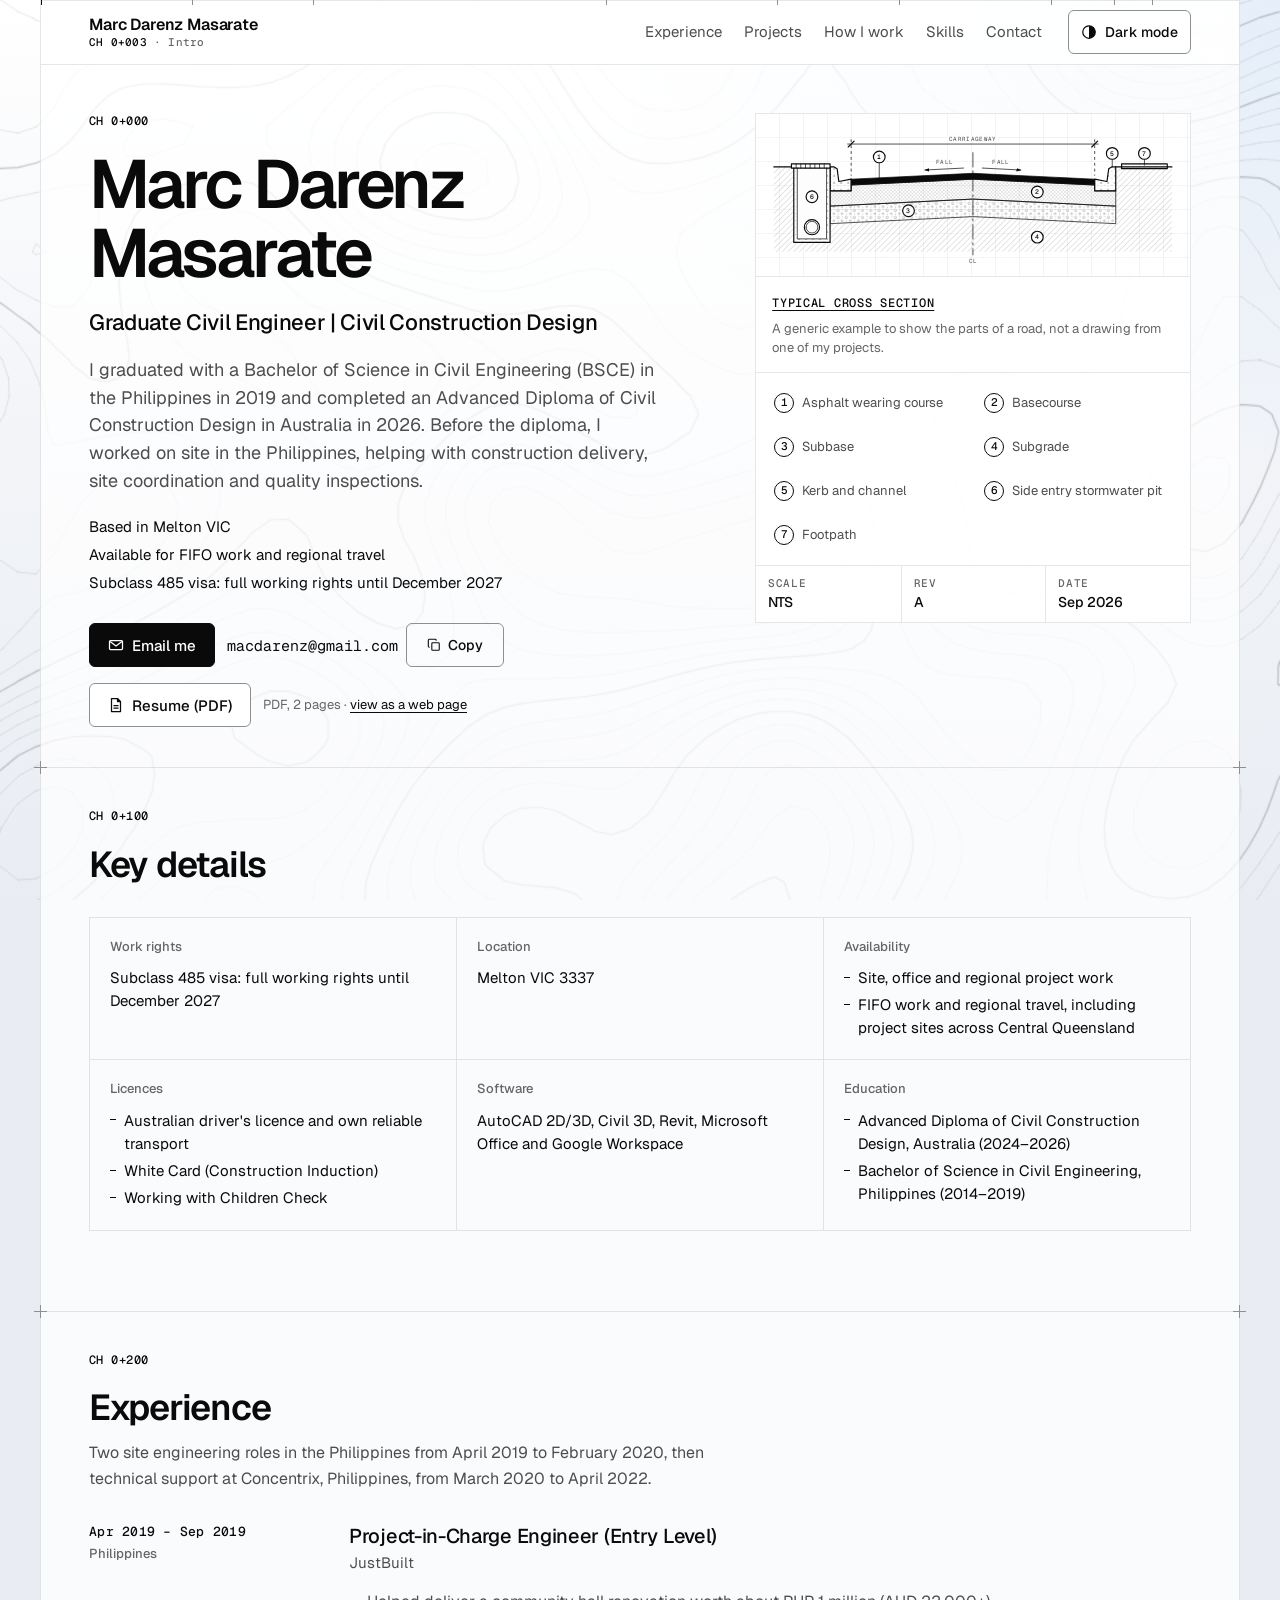
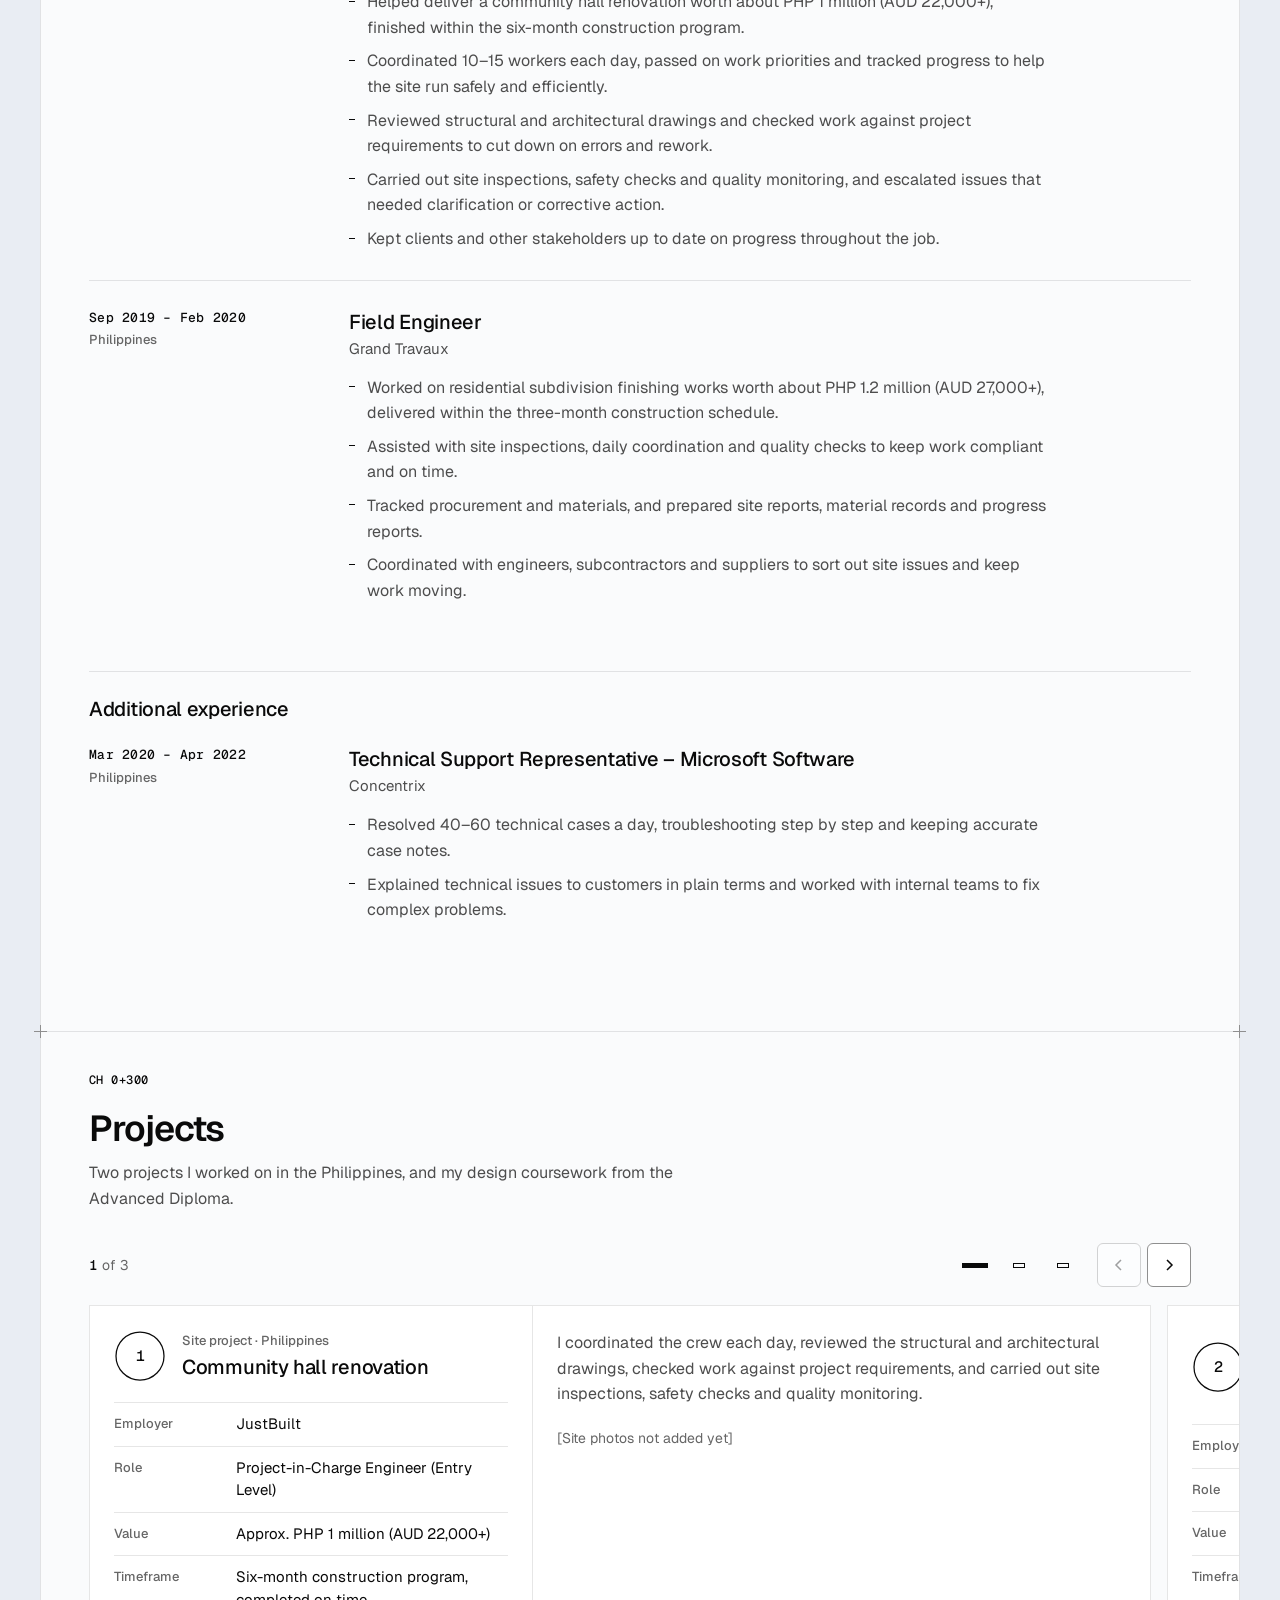
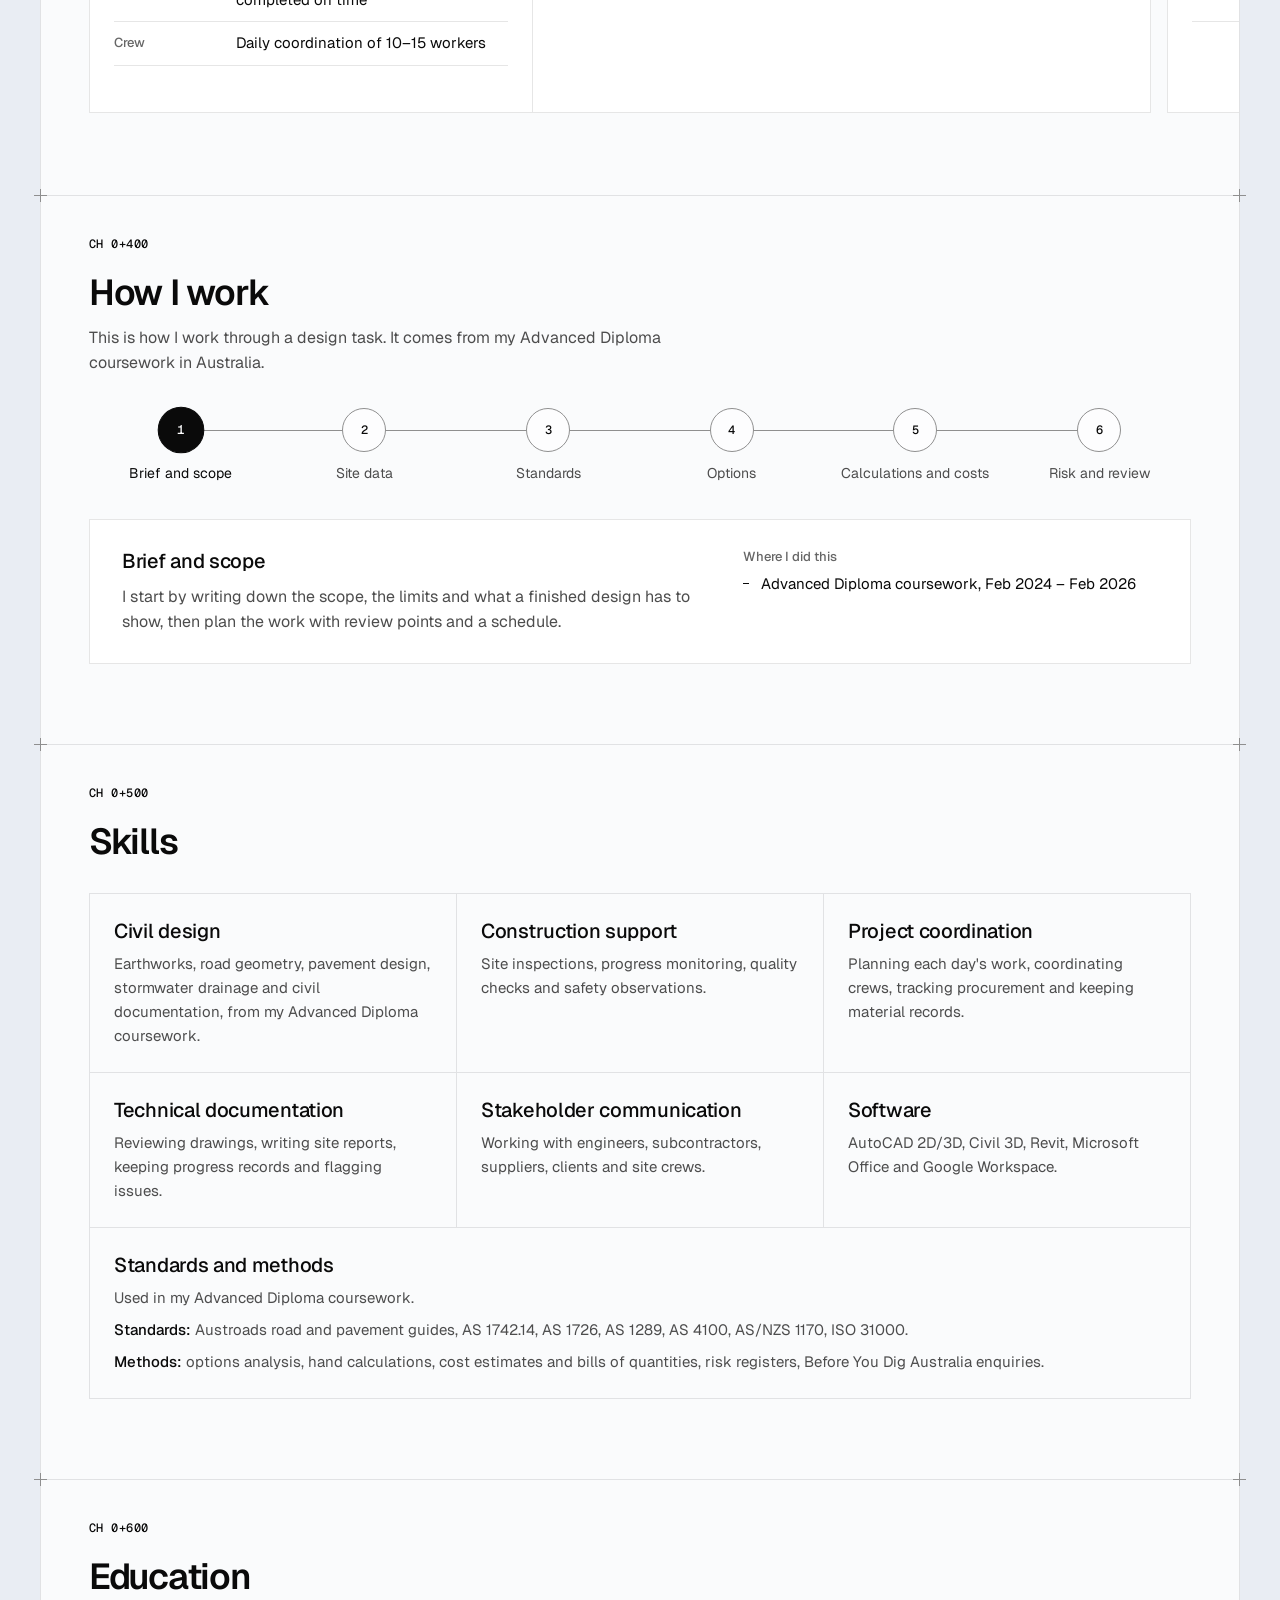
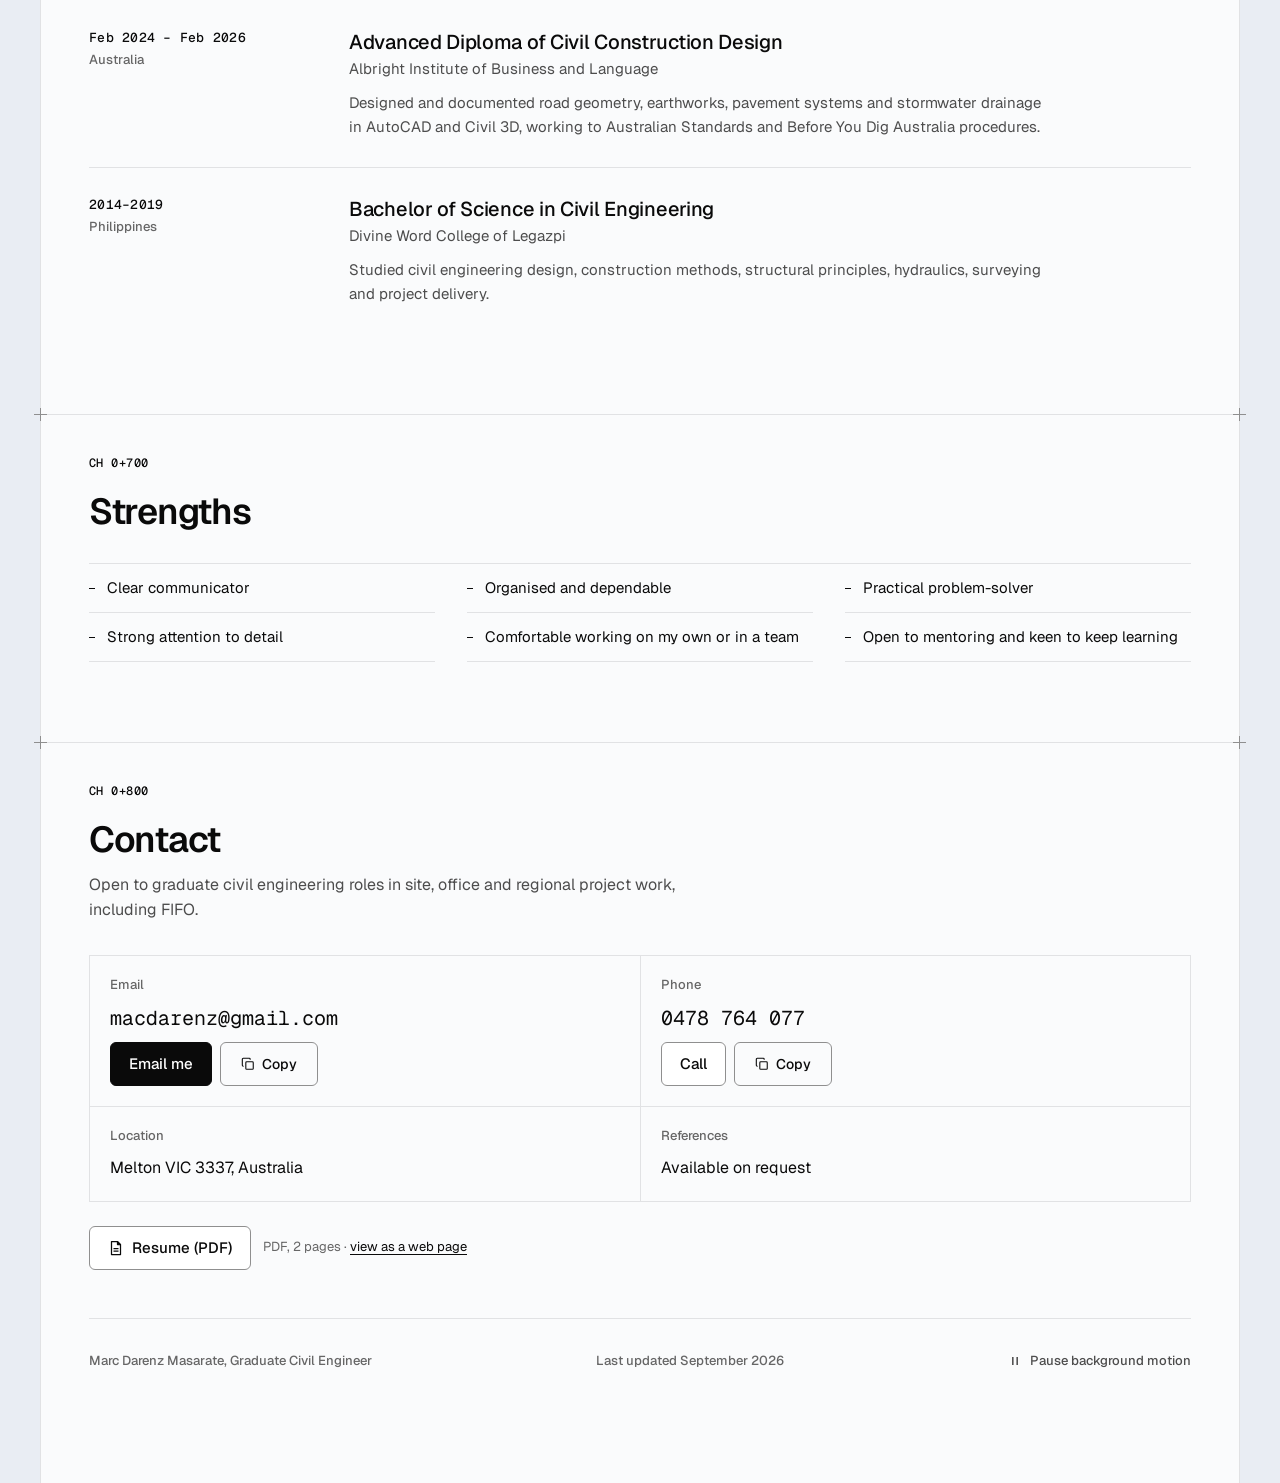
==== index.html @ 91c48820 "Name the degree correctly: BSCE, not BSc Marc's degree is a Bachelor of Science in Civil Engineering" ====
<!doctype html>
<html lang="en-AU">
<head>
<meta charset="utf-8">
<meta name="viewport" content="width=device-width, initial-scale=1">
<title>Marc Darenz Masarate | Graduate Civil Engineer, Melton VIC</title>
<meta name="description" content="Marc Darenz Masarate, Graduate Civil Engineer based in Melton VIC. Australian Advanced Diploma of Civil Construction Design, site engineering experience in the Philippines, AutoCAD and Civil 3D. Available for FIFO work and regional travel.">
<meta name="color-scheme" content="light dark">
<meta name="theme-color" content="#ffffff" media="(prefers-color-scheme: light)">
<meta name="theme-color" content="#000000" media="(prefers-color-scheme: dark)">
<meta property="og:type" content="website">
<meta property="og:locale" content="en_AU">
<meta property="og:site_name" content="Marc Darenz Masarate">
<meta property="og:title" content="Marc Darenz Masarate | Graduate Civil Engineer, Melton VIC">
<meta property="og:description" content="Graduate Civil Engineer with an Australian Advanced Diploma of Civil Construction Design and site engineering experience in the Philippines. Available for FIFO work and regional travel.">
<meta name="twitter:card" content="summary">
<meta name="twitter:title" content="Marc Darenz Masarate | Graduate Civil Engineer, Melton VIC">
<meta name="twitter:description" content="Graduate Civil Engineer with an Australian Advanced Diploma of Civil Construction Design and site engineering experience in the Philippines. Available for FIFO work and regional travel.">
<link rel="icon" href="assets/favicon.svg" type="image/svg+xml">
<script>
/* Apply the saved theme before first paint (no flash) and flag that JS is running. */
(function (d) {
  var r = d.documentElement;
  r.className += ' js';
  try {
    var t = localStorage.getItem('mdm-theme');
    if (t === 'light' || t === 'dark') {
      r.setAttribute('data-theme', t);
      var m = d.querySelectorAll('meta[name="theme-color"]');
      for (var i = 0; i < m.length; i++) m[i].setAttribute('content', t === 'dark' ? '#000000' : '#ffffff');
    }
  } catch (e) {}
})(document);
</script>
<link rel="preconnect" href="https://fonts.googleapis.com">
<link rel="preconnect" href="https://fonts.gstatic.com" crossorigin>
<link rel="stylesheet" href="https://fonts.googleapis.com/css2?family=Geist:wght@400;500;600&family=Geist+Mono:wght@400;500&display=swap">
<link rel="stylesheet" href="assets/styles.css">
<script src="assets/main.js" defer></script>
<script type="application/ld+json">
{
  "@context": "https://schema.org",
  "@type": "Person",
  "name": "Marc Darenz Masarate",
  "jobTitle": "Graduate Civil Engineer",
  "email": "mailto:macdarenz@gmail.com",
  "address": {
    "@type": "PostalAddress",
    "addressLocality": "Melton",
    "addressRegion": "VIC",
    "addressCountry": "AU"
  }
}
</script>
</head>
<body>
<a class="skip-link" href="#main">Skip to content</a>

<!-- Background: gradient wash + animated topographic contours (decorative) -->
<div class="bgfx" aria-hidden="true"><canvas id="topo"></canvas></div>

<div class="sheet" id="top">
  <header class="site-header">
    <div class="lsec" aria-hidden="true"><i class="lsec-fill"></i></div>
    <div class="hdr-inner pad">
      <a class="brand" href="#top">
        <span class="brand-txt">
          <span class="brand-name">Marc Darenz Masarate</span>
          <span class="station" aria-hidden="true"><b>CH 0+000</b> · <span class="station-name">Intro</span></span>
        </span>
      </a>
      <nav class="nav" aria-label="Primary">
        <button class="nav-toggle" type="button" aria-expanded="false" aria-controls="nav-list" hidden data-js>
          <svg viewBox="0 0 16 16" aria-hidden="true" focusable="false"><path class="m1" d="M2 5.5h12"/><path class="m2" d="M2 10.5h12"/></svg>
          <span class="sr-only">Menu</span>
        </button>
        <ul id="nav-list">
          <li><a href="#experience"><span class="nav-ch" aria-hidden="true">0+200</span>Experience</a></li>
          <li><a href="#projects"><span class="nav-ch" aria-hidden="true">0+300</span>Projects</a></li>
          <li><a href="#method"><span class="nav-ch" aria-hidden="true">0+400</span>How I work</a></li>
          <li><a href="#skills"><span class="nav-ch" aria-hidden="true">0+500</span>Skills</a></li>
          <li><a href="#contact"><span class="nav-ch" aria-hidden="true">0+800</span>Contact</a></li>
        </ul>
      </nav>
      <button class="theme-toggle" id="theme-toggle" type="button" aria-pressed="false" hidden data-js>
        <svg viewBox="0 0 16 16" aria-hidden="true" focusable="false"><circle cx="8" cy="8" r="6.25" fill="none" stroke="currentColor" stroke-width="1.25"/><path d="M8 1.75a6.25 6.25 0 0 1 0 12.5z" fill="currentColor"/></svg>
        <span class="tt-label">Dark mode</span>
      </button>
    </div>
  </header>

  <main id="main" tabindex="-1">
    <!-- CH 0+000 : intro -->
    <section class="hero pad" data-ch="0" data-name="Intro" aria-labelledby="hero-title">
      <div class="hero-copy">
        <p class="eyebrow"><span>CH 0+000</span></p>
        <h1 id="hero-title">Marc Darenz Masarate</h1>
        <p class="role">Graduate Civil Engineer | Civil Construction Design</p>
        <p class="lede">I graduated with a Bachelor of Science in Civil Engineering (BSCE) in the Philippines in 2019 and completed an Advanced Diploma of Civil Construction Design in Australia in 2026. Before the diploma, I worked on site in the Philippines, helping with construction delivery, site coordination and quality inspections.</p>
        <p class="where"><span>Based in Melton VIC</span><span>Available for FIFO work and regional travel</span><span>Subclass 485 visa: full working rights until December 2027</span></p>
        <div class="cta">
          <div class="cta-row">
            <a class="btn btn-primary" href="mailto:macdarenz@gmail.com">
              <svg viewBox="0 0 16 16" aria-hidden="true" focusable="false"><rect x="1.5" y="3.5" width="13" height="9" rx="1" fill="none" stroke="currentColor" stroke-width="1.25"/><path d="M2 4.5l6 4.5 6-4.5" fill="none" stroke="currentColor" stroke-width="1.25"/></svg>
              <span>Email me</span>
            </a>
            <span class="copyable">
              <code id="hero-email">macdarenz@gmail.com</code>
              <button class="copy" type="button" data-copy="hero-email" data-what="Email address" aria-label="Copy email address" hidden data-js>
                <svg viewBox="0 0 16 16" aria-hidden="true" focusable="false"><g class="ic-a" fill="none" stroke="currentColor" stroke-width="1.25"><rect x="5.5" y="5.5" width="8.5" height="8.5" rx="1"/><path d="M10.5 3V2.5a1 1 0 0 0-1-1h-7a1 1 0 0 0-1 1v7a1 1 0 0 0 1 1H3"/></g><path class="ic-b" pathLength="1" d="M2.5 8.5l3.5 3.5 7.5-8" fill="none" stroke="currentColor" stroke-width="1.5" stroke-linecap="round" stroke-linejoin="round"/></svg>
                <span class="copy-t">Copy</span>
              </button>
            </span>
          </div>
          <div class="cta-row">
            <a class="btn" href="assets/Marc-Darenz-Masarate-Resume.pdf">
              <svg viewBox="0 0 16 16" aria-hidden="true" focusable="false"><path d="M3.5 1.5h6l3 3v10h-9z M9.5 1.5v3h3" fill="none" stroke="currentColor" stroke-width="1.25" stroke-linejoin="round"/><path d="M5.5 8.5h5M5.5 11h5" stroke="currentColor" stroke-width="1.25"/></svg>
              <span>Resume (PDF)</span>
            </a>
            <span class="note">PDF, 2 pages · <a href="resume.html">view as a web page</a></span>
          </div>
        </div>
      </div>

      <div class="drawing">
        <figure>
          <div class="dwg-wrap">
            <svg class="dwg" viewBox="10 46 700 236" aria-hidden="true" focusable="false">
              <defs>
                <pattern id="p-hatch" width="7" height="7" patternUnits="userSpaceOnUse" patternTransform="rotate(45)"><line x1="0" y1="0" x2="0" y2="7" class="pt"/></pattern>
                <pattern id="p-base" width="6" height="6" patternUnits="userSpaceOnUse"><circle cx="1.5" cy="1.5" r=".75" class="pf"/><circle cx="4.5" cy="4.5" r=".75" class="pf"/></pattern>
                <pattern id="p-sub" width="14" height="12" patternUnits="userSpaceOnUse"><circle cx="3.5" cy="3.5" r="2" class="pt"/><circle cx="10.5" cy="8.8" r="1.6" class="pt"/><circle cx="11" cy="2.5" r=".7" class="pf"/><circle cx="4" cy="9.5" r=".7" class="pf"/></pattern>
                <pattern id="p-conc" width="12" height="12" patternUnits="userSpaceOnUse"><path d="M3 2.5l1.6 2.6H1.4z" class="pt"/><circle cx="9" cy="8.5" r=".7" class="pf"/><circle cx="3" cy="9.5" r=".5" class="pf"/><circle cx="9.5" cy="2.5" r=".4" class="pf"/></pattern>
                <marker id="m-arrow" viewBox="0 0 10 10" refX="9" refY="5" markerWidth="7" markerHeight="7" orient="auto-start-reverse"><path d="M0 1.5L10 5L0 8.5z" class="inkf"/></marker>
              </defs>
              <!-- 4 subgrade -->
              <g class="lyr" data-layer="4">
                <path class="f" style="--d:1" fill="url(#p-hatch)" d="M20 109H116V206L360 194L604 206V109H700V254H20Z"/>
                <path class="ln draw" style="--d:0" pathLength="1" d="M20 109H50"/>
                <path class="ln draw" style="--d:0" pathLength="1" d="M604 109H700"/>
                <g class="tag" style="--d:4"><circle class="tagc" cx="470" cy="229" r="10"/><text x="470" y="229" dy=".36em" text-anchor="middle">4</text></g>
              </g>
              <!-- 3 subbase -->
              <g class="lyr" data-layer="3">
                <path class="f" style="--d:2" fill="url(#p-sub)" d="M116 176L360 164L604 176V206L360 194L116 206Z"/>
                <path class="ln thin draw" style="--d:1" pathLength="1" d="M116 176L360 164L604 176V206L360 194L116 206Z"/>
                <g class="tag" style="--d:3"><circle class="tagc" cx="250" cy="184" r="10"/><text x="250" y="184" dy=".36em" text-anchor="middle">3</text></g>
              </g>
              <!-- 2 basecourse -->
              <g class="lyr" data-layer="2">
                <path class="f" style="--d:3" fill="url(#p-base)" d="M116 150H152V140L360 130L568 140V150H604V176L360 164L116 176Z"/>
                <path class="ln thin draw" style="--d:2" pathLength="1" d="M116 150H152V140L360 130L568 140V150H604V176L360 164L116 176Z"/>
                <g class="tag" style="--d:2"><circle class="tagc" cx="470" cy="152" r="10"/><text x="470" y="152" dy=".36em" text-anchor="middle">2</text></g>
              </g>
              <!-- 1 asphalt wearing course -->
              <g class="lyr" data-layer="1">
                <path class="f inkf" style="--d:4" d="M152 130L360 120L568 130V140L360 130L152 140Z"/>
                <path class="ln thin draw" style="--d:3" pathLength="1" d="M152 130L360 120L568 130V140L360 130L152 140Z"/>
                <path class="ln thin draw" style="--d:9" pathLength="1" d="M200 102V132"/>
                <circle class="f inkf" style="--d:9" cx="200" cy="133" r="2"/>
                <g class="tag" style="--d:1"><circle class="tagc" cx="200" cy="92" r="10"/><text x="200" y="92" dy=".36em" text-anchor="middle">1</text></g>
              </g>
              <!-- 5 kerb and channel -->
              <g class="lyr" data-layer="5">
                <path class="f" style="--d:5" fill="url(#p-conc)" d="M152 130L131 134L128 112L123 109H116V150H152Z"/>
                <path class="f" style="--d:5" fill="url(#p-conc)" d="M568 130L589 134L592 112L597 109H604V150H568Z"/>
                <path class="ln draw" style="--d:4" pathLength="1" d="M152 130L131 134L128 112L123 109H116V150H152Z"/>
                <path class="ln draw" style="--d:4" pathLength="1" d="M568 130L589 134L592 112L597 109H604V150H568Z"/>
                <path class="ln thin draw" style="--d:9" pathLength="1" d="M598 96V109"/>
                <g class="tag" style="--d:5"><circle class="tagc" cx="598" cy="86" r="10"/><text x="598" y="86" dy=".36em" text-anchor="middle">5</text></g>
              </g>
              <!-- 7 footpath -->
              <g class="lyr" data-layer="7">
                <path class="f" style="--d:6" fill="url(#p-conc)" d="M614 104H692V112H614Z"/>
                <path class="ln draw" style="--d:5" pathLength="1" d="M614 104H692V112H614Z"/>
                <path class="ln thin draw" style="--d:9" pathLength="1" d="M653 96V106"/>
                <g class="tag" style="--d:7"><circle class="tagc" cx="653" cy="86" r="10"/><text x="653" y="86" dy=".36em" text-anchor="middle">7</text></g>
              </g>
              <!-- 6 side entry pit + outlet pipe -->
              <g class="lyr" data-layer="6">
                <path class="bgf f" style="--d:0" d="M54 111H116V238H54Z"/>
                <path class="f" style="--d:7" fill="url(#p-conc)" d="M54 111H116V238H54Z"/>
                <path class="bgf f" style="--d:0" d="M60 111H110V232H60Z"/>
                <path class="bgf f" style="--d:0" d="M50 104H116V111H50Z"/>
                <path class="ln draw" style="--d:5" pathLength="1" d="M54 111V238H116V111"/>
                <path class="ln thin draw" style="--d:6" pathLength="1" d="M60 111V232H110V111"/>
                <path class="ln draw" style="--d:6" pathLength="1" d="M50 104H116V111H50Z"/>
                <path class="ln thin draw" style="--d:7" pathLength="1" d="M58 104v7M66 104v7M74 104v7M82 104v7M90 104v7M98 104v7M106 104v7"/>
                <path class="bgf f" style="--d:0" d="M72 212a13 13 0 1 0 26 0a13 13 0 1 0-26 0Z"/>
                <path class="ln draw" style="--d:7" pathLength="1" d="M72 212a13 13 0 1 0 26 0a13 13 0 1 0-26 0Z"/>
                <path class="ln thin draw" style="--d:8" pathLength="1" d="M75 212a10 10 0 1 0 20 0a10 10 0 1 0-20 0Z"/>
                <g class="tag" style="--d:6"><circle class="tagc" cx="85" cy="160" r="10"/><text x="85" y="160" dy=".36em" text-anchor="middle">6</text></g>
              </g>
              <!-- annotations: centreline, carriageway dimension, crossfall -->
              <g class="ann">
                <line class="ln thin cl f" style="--d:8" x1="360" y1="84" x2="360" y2="260"/>
                <text class="f" style="--d:9" x="360" y="274" text-anchor="middle">CL</text>
                <path class="ln thin dash f" style="--d:8" d="M152 62V124M568 62V124"/>
                <path class="ln thin draw" style="--d:8" pathLength="1" d="M146 70H574"/>
                <path class="ln draw" style="--d:9" pathLength="1" d="M147 75l10-10M563 75l10-10"/>
                <rect class="bgf f" style="--d:9" x="316" y="55" width="88" height="11"/>
                <text class="f" style="--d:9" x="360" y="64" text-anchor="middle">CARRIAGEWAY</text>
                <line class="ln thin f" style="--d:10" x1="344" y1="111" x2="278" y2="114.4" marker-end="url(#m-arrow)"/>
                <line class="ln thin f" style="--d:10" x1="376" y1="111" x2="442" y2="114.4" marker-end="url(#m-arrow)"/>
                <text class="f" style="--d:10" x="312" y="104" text-anchor="middle" font-size="9">FALL</text>
                <text class="f" style="--d:10" x="408" y="104" text-anchor="middle" font-size="9">FALL</text>
              </g>
            </svg>
          </div>
          <figcaption>
            <strong>Typical cross section</strong>
            <span>A generic example to show the parts of a road, not a drawing from one of my projects.</span>
          </figcaption>
          <ol class="key" aria-label="Drawing key">
            <li><span class="kn" aria-hidden="true">1</span><span>Asphalt wearing course</span></li>
            <li><span class="kn" aria-hidden="true">2</span><span>Basecourse</span></li>
            <li><span class="kn" aria-hidden="true">3</span><span>Subbase</span></li>
            <li><span class="kn" aria-hidden="true">4</span><span>Subgrade</span></li>
            <li><span class="kn" aria-hidden="true">5</span><span>Kerb and channel</span></li>
            <li><span class="kn" aria-hidden="true">6</span><span>Side entry stormwater pit</span></li>
            <li><span class="kn" aria-hidden="true">7</span><span>Footpath</span></li>
          </ol>
        </figure>
        <dl class="titleblock" aria-label="Title block">
          <div class="half"><dt>Scale</dt><dd><abbr title="Not to scale">NTS</abbr></dd></div>
          <div class="half"><dt>Rev</dt><dd>A</dd></div>
          <div class="half"><dt>Date</dt><dd>Sep 2026</dd></div>
        </dl>
      </div>
    </section>

    <!-- CH 0+100 : key details -->
    <section class="band sec pad" id="glance" data-ch="100" data-name="Key details" aria-labelledby="glance-title">
      <div class="sec-meta">
        <p class="chain"><b>CH 0+100</b></p>
      </div>
      <h2 id="glance-title">Key details</h2>
      <dl class="hgrid glance sec-body">
        <div><dt class="label">Work rights</dt><dd>Subclass 485 visa: full working rights until December 2027</dd></div>
        <div><dt class="label">Location</dt><dd>Melton VIC 3337</dd></div>
        <div><dt class="label">Availability</dt><dd><ul><li>Site, office and regional project work</li><li>FIFO work and regional travel, including project sites across Central Queensland</li></ul></dd></div>
        <div><dt class="label">Licences</dt><dd><ul><li>Australian driver's licence and own reliable transport</li><li>White Card (Construction Induction)</li><li>Working with Children Check</li></ul></dd></div>
        <div><dt class="label">Software</dt><dd>AutoCAD 2D/3D, Civil 3D, Revit, Microsoft Office and Google Workspace</dd></div>
        <div><dt class="label">Education</dt><dd><ul><li>Advanced Diploma of Civil Construction Design, Australia (2024–2026)</li><li>Bachelor of Science in Civil Engineering, Philippines (2014–2019)</li></ul></dd></div>
      </dl>
    </section>

    <!-- CH 0+200 : experience -->
    <section class="band sec pad" id="experience" data-ch="200" data-name="Experience" aria-labelledby="exp-title">
      <div class="sec-meta">
        <p class="chain"><b>CH 0+200</b></p>
      </div>
      <h2 id="exp-title">Experience</h2>
      <p class="sec-intro">Two site engineering roles in the Philippines from April 2019 to February 2020, then technical support at Concentrix, Philippines, from March 2020 to April 2022.</p>
      <div class="sec-body">
        <ol class="roles">
          <li>
            <div class="when"><span class="date">Apr 2019 – Sep 2019</span><span class="label">Philippines</span></div>
            <div>
              <h3>Project-in-Charge Engineer (Entry Level)</h3>
              <p class="org">JustBuilt</p>
              <ul class="bullets">
                <li>Helped deliver a community hall renovation worth about PHP 1 million (AUD 22,000+), finished within the six-month construction program.</li>
                <li>Coordinated 10–15 workers each day, passed on work priorities and tracked progress to help the site run safely and efficiently.</li>
                <li>Reviewed structural and architectural drawings and checked work against project requirements to cut down on errors and rework.</li>
                <li>Carried out site inspections, safety checks and quality monitoring, and escalated issues that needed clarification or corrective action.</li>
                <li>Kept clients and other stakeholders up to date on progress throughout the job.</li>
              </ul>
            </div>
          </li>
          <li>
            <div class="when"><span class="date">Sep 2019 – Feb 2020</span><span class="label">Philippines</span></div>
            <div>
              <h3>Field Engineer</h3>
              <p class="org">Grand Travaux</p>
              <ul class="bullets">
                <li>Worked on residential subdivision finishing works worth about PHP 1.2 million (AUD 27,000+), delivered within the three-month construction schedule.</li>
                <li>Assisted with site inspections, daily coordination and quality checks to keep work compliant and on time.</li>
                <li>Tracked procurement and materials, and prepared site reports, material records and progress reports.</li>
                <li>Coordinated with engineers, subcontractors and suppliers to sort out site issues and keep work moving.</li>
              </ul>
            </div>
          </li>
        </ol>
        <div class="subhead"><h3>Additional experience</h3></div>
        <ol class="roles additional">
          <li>
            <div class="when"><span class="date">Mar 2020 – Apr 2022</span><span class="label">Philippines</span></div>
            <div>
              <h4>Technical Support Representative – Microsoft Software</h4>
              <p class="org">Concentrix</p>
              <ul class="bullets">
                <li>Resolved 40–60 technical cases a day, troubleshooting step by step and keeping accurate case notes.</li>
                <li>Explained technical issues to customers in plain terms and worked with internal teams to fix complex problems.</li>
              </ul>
            </div>
          </li>
        </ol>
      </div>
    </section>

    <!-- CH 0+300 : projects (swipe carousel; a plain scrollable row without JS) -->
    <section class="band sec pad" id="projects" data-ch="300" data-name="Projects" aria-labelledby="proj-title">
      <div class="sec-meta">
        <p class="chain"><b>CH 0+300</b></p>
      </div>
      <h2 id="proj-title">Projects</h2>
      <p class="sec-intro">Two projects I worked on in the Philippines, and my design coursework from the Advanced Diploma.</p>
      <section class="carousel sec-body" aria-roledescription="carousel" aria-label="Projects">
        <div class="car-bar" hidden data-js>
          <p class="car-status" aria-live="polite" aria-atomic="true"><b class="car-n">1</b> of 3<span class="sr-only car-title">: Community hall renovation</span></p>
          <div class="car-ctrl">
            <div class="car-dots">
              <button class="car-dot" type="button" aria-controls="car-track" aria-label="Show card 1" aria-current="true"><span></span></button>
              <button class="car-dot" type="button" aria-controls="car-track" aria-label="Show card 2"><span></span></button>
              <button class="car-dot" type="button" aria-controls="car-track" aria-label="Show card 3"><span></span></button>
            </div>
            <button class="car-btn car-prev" type="button" aria-controls="car-track" aria-label="Previous card" aria-disabled="true"><svg viewBox="0 0 16 16" aria-hidden="true" focusable="false"><path d="M10 3L5 8l5 5" fill="none" stroke="currentColor" stroke-width="1.5"/></svg></button>
            <button class="car-btn car-next" type="button" aria-controls="car-track" aria-label="Next card"><svg viewBox="0 0 16 16" aria-hidden="true" focusable="false"><path d="M6 3l5 5-5 5" fill="none" stroke="currentColor" stroke-width="1.5"/></svg></button>
          </div>
        </div>
        <div class="car-track" id="car-track" role="group" aria-label="Project cards" tabindex="0">
          <article class="detail" role="group" aria-roledescription="slide" aria-label="1 of 3">
            <div class="detail-a">
              <div class="detail-head">
                <svg class="bubble" viewBox="0 0 52 52" aria-hidden="true" focusable="false"><circle class="b-ln" cx="26" cy="26" r="24"/><text x="26" y="26" dy=".36em" text-anchor="middle">1</text></svg>
                <div><span class="label">Site project · Philippines</span><h3 id="d1">Community hall renovation</h3></div>
              </div>
              <dl class="spec">
                <div><dt>Employer</dt><dd>JustBuilt</dd></div>
                <div><dt>Role</dt><dd>Project-in-Charge Engineer (Entry Level)</dd></div>
                <div><dt>Value</dt><dd>Approx. PHP 1 million (AUD 22,000+)</dd></div>
                <div><dt>Timeframe</dt><dd>Six-month construction program, completed on time</dd></div>
                <div><dt>Crew</dt><dd>Daily coordination of 10–15 workers</dd></div>
              </dl>
            </div>
            <div class="detail-b">
              <p>I coordinated the crew each day, reviewed the structural and architectural drawings, checked work against project requirements, and carried out site inspections, safety checks and quality monitoring.</p>
              <p class="ph">[Site photos not added yet]</p>
            </div>
          </article>

          <article class="detail" role="group" aria-roledescription="slide" aria-label="2 of 3">
            <div class="detail-a">
              <div class="detail-head">
                <svg class="bubble" viewBox="0 0 52 52" aria-hidden="true" focusable="false"><circle class="b-ln" cx="26" cy="26" r="24"/><text x="26" y="26" dy=".36em" text-anchor="middle">2</text></svg>
                <div><span class="label">Site project · Philippines</span><h3 id="d2">Residential subdivision finishing works</h3></div>
              </div>
              <dl class="spec">
                <div><dt>Employer</dt><dd>Grand Travaux</dd></div>
                <div><dt>Role</dt><dd>Field Engineer</dd></div>
                <div><dt>Value</dt><dd>Approx. PHP 1.2 million (AUD 27,000+)</dd></div>
                <div><dt>Timeframe</dt><dd>Three-month construction schedule, delivered on time</dd></div>
              </dl>
            </div>
            <div class="detail-b">
              <p>I helped with site inspections, daily coordination and quality checks, tracked procurement and materials, and prepared site reports and material records.</p>
              <p class="ph">[Site photos not added yet]</p>
            </div>
          </article>

          <article class="detail" role="group" aria-roledescription="slide" aria-label="3 of 3">
            <div class="detail-a">
              <div class="detail-head">
                <svg class="bubble" viewBox="0 0 52 52" aria-hidden="true" focusable="false"><circle class="b-ln" cx="26" cy="26" r="24"/><text x="26" y="26" dy=".36em" text-anchor="middle">3</text></svg>
                <div><span class="label">Coursework · Australia</span><h3 id="d3">Civil design coursework</h3></div>
              </div>
              <dl class="spec">
                <div><dt>Course</dt><dd>Advanced Diploma of Civil Construction Design</dd></div>
                <div><dt>Provider</dt><dd>Albright Institute of Business and Language</dd></div>
                <div><dt>Period</dt><dd>Feb 2024 – Feb 2026</dd></div>
                <div><dt>Main topics</dt><dd>Road geometry, earthworks, pavement systems, stormwater drainage</dd></div>
                <div><dt>Tools</dt><dd>AutoCAD, Civil 3D</dd></div>
              </dl>
            </div>
            <div class="detail-b">
              <ul class="bullets">
                <li>Designed and documented road geometry, earthworks, pavement systems and stormwater drainage, and studied infrastructure design principles.</li>
                <li>Prepared and reviewed technical drawings in AutoCAD and Civil 3D, applying Australian Standards and construction requirements.</li>
                <li>Lodged Before You Dig Australia (formerly DBYD) enquiries, followed its procedures, and designed around existing services and site constraints.</li>
              </ul>
            </div>
          </article>
        </div>
      </section>
    </section>

    <!-- CH 0+400 : how I work (tabs with JS, a plain list without) -->
    <section class="band sec pad" id="method" data-ch="400" data-name="How I work" aria-labelledby="method-title">
      <div class="sec-meta">
        <p class="chain"><b>CH 0+400</b></p>
      </div>
      <h2 id="method-title">How I work</h2>
      <p class="sec-intro">This is how I work through a design task. It comes from my Advanced Diploma coursework in Australia.</p>
      <div class="method sec-body">
        <div class="ls-tabs" role="tablist" aria-label="How I work: steps" hidden data-js>
          <button class="ls-tab" id="mt-1" type="button" role="tab" aria-selected="true" aria-controls="mp-1"><span class="ls-n" aria-hidden="true">1</span><span class="ls-t">Brief and scope</span></button>
          <button class="ls-tab" id="mt-2" type="button" role="tab" aria-selected="false" aria-controls="mp-2" tabindex="-1"><span class="ls-n" aria-hidden="true">2</span><span class="ls-t">Site data</span></button>
          <button class="ls-tab" id="mt-3" type="button" role="tab" aria-selected="false" aria-controls="mp-3" tabindex="-1"><span class="ls-n" aria-hidden="true">3</span><span class="ls-t">Standards</span></button>
          <button class="ls-tab" id="mt-4" type="button" role="tab" aria-selected="false" aria-controls="mp-4" tabindex="-1"><span class="ls-n" aria-hidden="true">4</span><span class="ls-t">Options</span></button>
          <button class="ls-tab" id="mt-5" type="button" role="tab" aria-selected="false" aria-controls="mp-5" tabindex="-1"><span class="ls-n" aria-hidden="true">5</span><span class="ls-t">Calculations and costs</span></button>
          <button class="ls-tab" id="mt-6" type="button" role="tab" aria-selected="false" aria-controls="mp-6" tabindex="-1"><span class="ls-n" aria-hidden="true">6</span><span class="ls-t">Risk and review</span></button>
        </div>
        <div class="ls-panels">
          <div class="ls-panel" id="mp-1">
            <div class="ls-main">
              <h3>Brief and scope</h3>
              <p>I start by writing down the scope, the limits and what a finished design has to show, then plan the work with review points and a schedule.</p>
            </div>
            <div class="ls-side">
              <dl class="ls-src"><dt class="label">Where I did this</dt><dd>Advanced Diploma coursework, Feb 2024 – Feb 2026</dd></dl>
            </div>
          </div>
          <div class="ls-panel" id="mp-2">
            <div class="ls-main">
              <h3>Site data</h3>
              <p>Before I design anything, I gather site data: published traffic counts, geological maps, drainage information and Before You Dig Australia enquiries, which I lodged myself.</p>
            </div>
            <div class="ls-side">
              <dl class="ls-src"><dt class="label">Where I did this</dt><dd>Advanced Diploma coursework, Feb 2024 – Feb 2026</dd></dl>
            </div>
          </div>
          <div class="ls-panel" id="mp-3">
            <div class="ls-main">
              <h3>Standards</h3>
              <p>Before I start designing, I list the standards and guides that apply to the task. Across my coursework these included Austroads road and pavement guides, AS 1742.14 for traffic signals, AS 1726 and AS 1289 for site investigation and soil testing, AS 4100 and AS/NZS 1170 for steel and structural loads, and ISO 31000 for risk.</p>
            </div>
            <div class="ls-side">
              <dl class="ls-src"><dt class="label">Where I did this</dt><dd>Advanced Diploma coursework, Feb 2024 – Feb 2026</dd></dl>
            </div>
          </div>
          <div class="ls-panel" id="mp-4">
            <div class="ls-main">
              <h3>Options</h3>
              <p>I work up at least three options and write down why each one is kept or dropped. In my coursework I did this for pavement treatments, intersection layouts, investigation plans and footing types.</p>
            </div>
            <div class="ls-side">
              <dl class="ls-src"><dt class="label">Where I did this</dt><dd>Advanced Diploma coursework, Feb 2024 – Feb 2026</dd></dl>
            </div>
          </div>
          <div class="ls-panel" id="mp-5">
            <div class="ls-main">
              <h3>Calculations and costs</h3>
              <p>I back the chosen option with hand calculations, quantities and a cost estimate or bill of quantities, so someone else can check it.</p>
            </div>
            <div class="ls-side">
              <dl class="ls-src"><dt class="label">Where I did this</dt><dd>Advanced Diploma coursework, Feb 2024 – Feb 2026</dd></dl>
            </div>
          </div>
          <div class="ls-panel" id="mp-6">
            <div class="ls-main">
              <h3>Risk and review</h3>
              <p>I keep a risk register and rate each risk by likelihood and consequence. I check the design against the brief, date my revisions, and write down my assumptions and sources so they can be checked.</p>
            </div>
            <div class="ls-side">
              <dl class="ls-src"><dt class="label">Where I did this</dt><dd>Advanced Diploma coursework, Feb 2024 – Feb 2026</dd></dl>
            </div>
          </div>
        </div>
      </div>
    </section>

    <!-- CH 0+500 : skills -->
    <section class="band sec pad" id="skills" data-ch="500" data-name="Skills" aria-labelledby="skills-title">
      <div class="sec-meta">
        <p class="chain"><b>CH 0+500</b></p>
      </div>
      <h2 id="skills-title">Skills</h2>
      <ul class="hgrid caps sec-body">
        <li><h3>Civil design</h3><p>Earthworks, road geometry, pavement design, stormwater drainage and civil documentation, from my Advanced Diploma coursework.</p></li>
        <li><h3>Construction support</h3><p>Site inspections, progress monitoring, quality checks and safety observations.</p></li>
        <li><h3>Project coordination</h3><p>Planning each day's work, coordinating crews, tracking procurement and keeping material records.</p></li>
        <li><h3>Technical documentation</h3><p>Reviewing drawings, writing site reports, keeping progress records and flagging issues.</p></li>
        <li><h3>Stakeholder communication</h3><p>Working with engineers, subcontractors, suppliers, clients and site crews.</p></li>
        <li><h3>Software</h3><p>AutoCAD 2D/3D, Civil 3D, Revit, Microsoft Office and Google Workspace.</p></li>
        <li class="wide"><h3>Standards and methods</h3><p>Used in my Advanced Diploma coursework.</p><p><b>Standards:</b> Austroads road and pavement guides, AS 1742.14, AS 1726, AS 1289, AS 4100, AS/NZS 1170, ISO 31000.</p><p><b>Methods:</b> options analysis, hand calculations, cost estimates and bills of quantities, risk registers, Before You Dig Australia enquiries.</p></li>
      </ul>
    </section>

    <!-- CH 0+600 : education -->
    <section class="band sec pad" id="education" data-ch="600" data-name="Education" aria-labelledby="edu-title">
      <div class="sec-meta">
        <p class="chain"><b>CH 0+600</b></p>
      </div>
      <h2 id="edu-title">Education</h2>
      <ol class="roles edu sec-body">
        <li>
          <div class="when"><span class="date">Feb 2024 – Feb 2026</span><span class="label">Australia</span></div>
          <div>
            <h3>Advanced Diploma of Civil Construction Design</h3>
            <p class="org">Albright Institute of Business and Language</p>
            <p>Designed and documented road geometry, earthworks, pavement systems and stormwater drainage in AutoCAD and Civil 3D, working to Australian Standards and Before You Dig Australia procedures.</p>
          </div>
        </li>
        <li>
          <div class="when"><span class="date">2014–2019</span><span class="label">Philippines</span></div>
          <div>
            <h3>Bachelor of Science in Civil Engineering</h3>
            <p class="org">Divine Word College of Legazpi</p>
            <p>Studied civil engineering design, construction methods, structural principles, hydraulics, surveying and project delivery.</p>
          </div>
        </li>
      </ol>
    </section>

    <!-- CH 0+700 : strengths -->
    <section class="band sec pad" id="strengths" data-ch="700" data-name="Strengths" aria-labelledby="str-title">
      <div class="sec-meta">
        <p class="chain"><b>CH 0+700</b></p>
      </div>
      <h2 id="str-title">Strengths</h2>
      <ul class="strengths sec-body">
        <li>Clear communicator</li>
        <li>Organised and dependable</li>
        <li>Practical problem-solver</li>
        <li>Strong attention to detail</li>
        <li>Comfortable working on my own or in a team</li>
        <li>Open to mentoring and keen to keep learning</li>
      </ul>
    </section>
  </main>

  <!-- CH 0+800 : contact -->
  <footer class="band sec pad" id="contact" data-ch="800" data-name="Contact" aria-labelledby="contact-title">
    <div class="sec-meta">
      <p class="chain"><b>CH 0+800</b></p>
    </div>
    <h2 id="contact-title">Contact</h2>
    <p class="sec-intro">Open to graduate civil engineering roles in site, office and regional project work, including FIFO.</p>
    <div class="contact-grid sec-body">
      <div class="big">
        <span class="label">Email</span>
        <code id="foot-email">macdarenz@gmail.com</code>
        <div class="contact-actions">
          <a class="btn btn-primary" href="mailto:macdarenz@gmail.com"><span>Email me</span></a>
          <button class="copy" type="button" data-copy="foot-email" data-what="Email address" aria-label="Copy email address" hidden data-js>
            <svg viewBox="0 0 16 16" aria-hidden="true" focusable="false"><g class="ic-a" fill="none" stroke="currentColor" stroke-width="1.25"><rect x="5.5" y="5.5" width="8.5" height="8.5" rx="1"/><path d="M10.5 3V2.5a1 1 0 0 0-1-1h-7a1 1 0 0 0-1 1v7a1 1 0 0 0 1 1H3"/></g><path class="ic-b" pathLength="1" d="M2.5 8.5l3.5 3.5 7.5-8" fill="none" stroke="currentColor" stroke-width="1.5" stroke-linecap="round" stroke-linejoin="round"/></svg>
            <span class="copy-t">Copy</span>
          </button>
        </div>
      </div>
      <div class="big">
        <span class="label">Phone</span>
        <code id="foot-phone">0478 764 077</code>
        <div class="contact-actions">
          <a class="btn" href="tel:+61478764077"><span>Call</span></a>
          <button class="copy" type="button" data-copy="foot-phone" data-what="Phone number" aria-label="Copy phone number" hidden data-js>
            <svg viewBox="0 0 16 16" aria-hidden="true" focusable="false"><g class="ic-a" fill="none" stroke="currentColor" stroke-width="1.25"><rect x="5.5" y="5.5" width="8.5" height="8.5" rx="1"/><path d="M10.5 3V2.5a1 1 0 0 0-1-1h-7a1 1 0 0 0-1 1v7a1 1 0 0 0 1 1H3"/></g><path class="ic-b" pathLength="1" d="M2.5 8.5l3.5 3.5 7.5-8" fill="none" stroke="currentColor" stroke-width="1.5" stroke-linecap="round" stroke-linejoin="round"/></svg>
            <span class="copy-t">Copy</span>
          </button>
        </div>
      </div>
      <div>
        <span class="label">Location</span>
        <p>Melton VIC 3337, Australia</p>
      </div>
      <div>
        <span class="label">References</span>
        <p>Available on request</p>
      </div>
    </div>
    <div class="resume-row">
      <a class="btn" href="assets/Marc-Darenz-Masarate-Resume.pdf">
        <svg viewBox="0 0 16 16" aria-hidden="true" focusable="false"><path d="M3.5 1.5h6l3 3v10h-9z M9.5 1.5v3h3" fill="none" stroke="currentColor" stroke-width="1.25" stroke-linejoin="round"/><path d="M5.5 8.5h5M5.5 11h5" stroke="currentColor" stroke-width="1.25"/></svg>
        <span>Resume (PDF)</span>
      </a>
      <span class="note">PDF, 2 pages · <a href="resume.html">view as a web page</a></span>
    </div>
    <div class="endstrip">
      <span class="label">Marc Darenz Masarate, Graduate Civil Engineer</span>
      <span class="label">Last updated September 2026</span>
      <button class="motion-toggle" type="button" aria-pressed="false" hidden data-js>
        <svg viewBox="0 0 16 16" aria-hidden="true" focusable="false"><path class="i-pause" d="M5.5 3.5v9M10.5 3.5v9"/><path class="i-play" d="M5 3.2l8 4.8-8 4.8z"/></svg>
        <span>Pause background motion</span>
      </button>
    </div>
  </footer>
</div>
<p class="sr-only" id="live" role="status" aria-live="polite"></p>
</body>
</html>
---- assets/styles.css ----
/* ==========================================================================
   Marc Darenz Masarate — "Drawing Sheet"
   Monochrome engineering sheet (Geist + Geist Mono, 1px rails, "+" crosshairs,
   chainage labels) floating on a gradient wash with live topographic contours.
   Tokens: light is the bare :root; dark via prefers-color-scheme or data-theme.
   Contrast (worst case, text on sheet over the darkest wash):
     light fg-3 #666 on ~#fafbfc = 5.5:1 | dark fg-3 #a1a1a1 on ~#030607 = 7.7:1
   Motion is progressive: nothing is hidden at rest, all of it stops under
   prefers-reduced-motion, and the page is complete without JavaScript.
   ========================================================================== */
:root{
  color-scheme:light;
  --page:#e9edf3;
  --wash:radial-gradient(70rem 48rem at 100% 0%,rgba(0,95,204,.10),rgba(0,95,204,0) 62%),linear-gradient(180deg,#ffffff 0%,#f2f4f8 50%,#e9edf3 100%);
  --surface:rgba(255,255,255,.76);
  --paper:rgba(255,255,255,.88);
  --paper-s:#fdfdfe;
  --bg:#ffffff;--bg-2:rgba(10,10,10,.045);
  --ink:#0a0a0a;--fg-2:#4d4d4d;--fg-3:#666666;
  --line:rgba(10,10,10,.1);--line-2:#8f8f8f;--mark:#8f8f8f;--grid:rgba(10,10,10,.045);
  --accent:#005fcc;
  --hdr:rgba(255,255,255,.8);
  --xh:rgba(10,10,10,.16);
  --topo:10,10,10;--topo-a:.11;--topo-i:.2;
  --sans:"Geist",ui-sans-serif,system-ui,-apple-system,"Segoe UI",Roboto,"Helvetica Neue",Arial,sans-serif;
  --mono:"Geist Mono",ui-monospace,SFMono-Regular,Menlo,Consolas,"Liberation Mono",monospace;
  --pad:clamp(16px,4vw,48px);
  --ease:cubic-bezier(.2,.7,.2,1);
}
@media (prefers-color-scheme:dark){
  :root:not([data-theme="light"]){
    color-scheme:dark;
    --page:#081b27;
    --wash:radial-gradient(64rem 44rem at 0% 100%,rgba(34,211,238,.085),rgba(34,211,238,0) 62%),linear-gradient(180deg,#000000 0%,#02040a 50%,#050a14 100%);
    --surface:rgba(0,0,0,.62);
    --paper:rgba(5,5,6,.86);
    --paper-s:#050506;
    --bg:#000000;--bg-2:rgba(237,237,237,.06);
    --ink:#ededed;--fg-2:#b4b4b4;--fg-3:#a1a1a1;
    --line:rgba(237,237,237,.15);--line-2:#737373;--mark:#737373;--grid:rgba(237,237,237,.05);
    --accent:#52a8ff;
    --hdr:rgba(0,0,0,.72);
    --xh:rgba(237,237,237,.18);
    --topo:200,236,255;--topo-a:.085;--topo-i:.15;
  }
}
:root[data-theme="dark"]{
  color-scheme:dark;
  --page:#081b27;
  --wash:radial-gradient(64rem 44rem at 0% 100%,rgba(34,211,238,.085),rgba(34,211,238,0) 62%),linear-gradient(180deg,#000000 0%,#02040a 50%,#050a14 100%);
  --surface:rgba(0,0,0,.62);
  --paper:rgba(5,5,6,.86);
  --paper-s:#050506;
  --bg:#000000;--bg-2:rgba(237,237,237,.06);
  --ink:#ededed;--fg-2:#b4b4b4;--fg-3:#a1a1a1;
  --line:rgba(237,237,237,.15);--line-2:#737373;--mark:#737373;--grid:rgba(237,237,237,.05);
  --accent:#52a8ff;
  --hdr:rgba(0,0,0,.72);
  --xh:rgba(237,237,237,.18);
  --topo:200,236,255;--topo-a:.085;--topo-i:.15;
}

/* ---------- Base ---------- */
*,*::before,*::after{box-sizing:border-box}
[hidden]{display:none!important}
html{background:var(--page);scroll-behavior:smooth;scroll-padding-top:84px;-webkit-text-size-adjust:100%;text-size-adjust:100%}
body{margin:0;min-height:100vh;background:var(--page);color:var(--ink);font:400 1rem/1.6 var(--sans);-webkit-font-smoothing:antialiased;overflow-x:clip}
h1,h2,h3,h4,p,ul,ol,dl,dd,figure{margin:0}
ul,ol{padding:0;list-style:none}
a{color:inherit}
abbr[title]{text-decoration:none}
button{-webkit-tap-highlight-color:transparent}
:focus-visible{outline:2px solid var(--accent);outline-offset:2px;border-radius:4px}
.sr-only{position:absolute!important;width:1px;height:1px;padding:0;margin:-1px;overflow:hidden;clip:rect(0 0 0 0);white-space:nowrap;border:0}
.skip-link{position:absolute;left:16px;top:-100px;z-index:100;background:var(--ink);color:var(--bg);padding:12px 16px;border-radius:6px;font-weight:500;text-decoration:none}
.skip-link:focus{top:12px}
.label{font:500 .8125rem/1.4 var(--sans);color:var(--fg-3)}

/* ---------- Background: wash + contour canvas ---------- */
.bgfx{position:fixed;top:0;left:0;right:0;height:100vh;height:100lvh;z-index:0;pointer-events:none;background:var(--wash)}
.bgfx canvas{display:block;width:100%;height:100%}

/* ---------- Sheet frame ---------- */
.sheet{position:relative;z-index:1;width:min(1200px,calc(100% - 24px));margin-inline:auto;border-inline:1px solid var(--line);min-height:100vh;background:var(--surface)}
.pad{padding-inline:var(--pad)}
.band{position:relative;border-top:1px solid var(--line)}
.band::before,.band::after{content:"";position:absolute;top:-7px;width:13px;height:13px;pointer-events:none;
  background:linear-gradient(var(--mark),var(--mark)) center/1px 100% no-repeat,linear-gradient(var(--mark),var(--mark)) center/100% 1px no-repeat}
.band::before{left:-7px}
.band::after{right:-7px}

/* ---------- Header: brand + live station readout, nav, theme ---------- */
.site-header{position:relative;z-index:20;background:var(--hdr);-webkit-backdrop-filter:saturate(1.4) blur(12px);backdrop-filter:saturate(1.4) blur(12px);border-bottom:1px solid var(--line)}
.js .site-header{position:sticky;top:0}
.lsec{display:none;position:absolute;left:0;right:0;top:0;height:1px;background:var(--line);pointer-events:none}
.js .lsec{display:block}
.lsec-fill{position:absolute;left:0;top:0;width:100%;height:2px;background:var(--ink);transform:scaleX(0);transform-origin:left center;will-change:transform}
.lsec i:not(.lsec-fill){position:absolute;top:0;width:1px;height:5px;background:var(--line-2);transition:background-color .3s}
.lsec i.on{background:var(--ink)}
.hdr-inner{display:grid;grid-template-columns:minmax(0,1fr) auto;grid-template-areas:"brand toggle" "nav nav";align-items:center;gap:4px 12px;padding-block:8px}
.js .hdr-inner{grid-template-columns:minmax(0,1fr) auto auto;grid-template-areas:"brand nav toggle";gap:0 6px}
.brand{grid-area:brand;justify-self:start;display:inline-flex;align-items:center;gap:10px;min-height:44px;min-width:0;text-decoration:none}
.brand-txt{display:grid;min-width:0}
.brand-name{font-weight:600;letter-spacing:-.01em;line-height:1.25}
.station{display:none;font:500 .6875rem/1.35 var(--mono);letter-spacing:.02em;color:var(--fg-3);white-space:nowrap;font-variant-numeric:tabular-nums;overflow:hidden;text-overflow:ellipsis}
.js .station{display:block}
.station b{font-weight:500;color:var(--ink)}
.nav{grid-area:nav;min-width:0}
.nav ul{display:flex;flex-wrap:wrap;gap:0 2px;margin-inline:-10px}
.nav a{position:relative;display:inline-flex;align-items:center;gap:12px;min-height:44px;padding:0 10px;font-size:.9375rem;color:var(--fg-2);text-decoration:none;border-radius:6px;transition:color .15s ease,background-color .15s ease}
.nav a:hover{color:var(--ink);background:var(--bg-2)}
.nav a.is-here{color:var(--ink)}
.nav-ch{display:none}
.nav-toggle{display:none}
.theme-toggle{grid-area:toggle;display:inline-flex;align-items:center;justify-content:center;gap:8px;min-height:44px;min-width:44px;padding:0 12px;border:1px solid var(--line-2);border-radius:6px;background:var(--bg);color:var(--ink);font:500 .875rem/1 var(--sans);cursor:pointer;transition:background-color .15s ease,color .15s ease}
.theme-toggle:hover{background:var(--bg-2)}
.theme-toggle[aria-pressed="true"]{background:var(--ink);border-color:var(--ink);color:var(--bg)}
.theme-toggle[aria-pressed="true"]:hover{background:var(--fg-2);border-color:var(--fg-2)}
.theme-toggle svg{width:16px;height:16px;flex:none;transition:transform .6s var(--ease)}
.theme-toggle[aria-pressed="true"] svg{transform:rotate(180deg)}
@media (max-width:899.98px){
  .js .nav{justify-self:end}
  .js .nav-toggle{display:inline-grid;place-items:center;width:44px;height:44px;padding:0;border:1px solid var(--line-2);border-radius:6px;background:var(--bg);color:var(--ink);cursor:pointer}
  .nav-toggle svg{width:16px;height:16px;overflow:visible}
  .nav-toggle path{fill:none;stroke:currentColor;stroke-width:1.5;transform-box:view-box;transform-origin:50% 50%;transition:transform .35s var(--ease)}
  .nav-toggle[aria-expanded="true"] .m1{transform:rotate(45deg) translateY(2.5px)}
  .nav-toggle[aria-expanded="true"] .m2{transform:rotate(-45deg) translateY(-2.5px)}
  .js .nav ul{display:none;position:absolute;top:100%;left:-1px;right:-1px;margin:0;padding:4px var(--pad) 12px;flex-direction:column;gap:0;background:var(--paper-s);border:1px solid var(--line);border-top:0;box-shadow:0 24px 48px -24px rgba(0,0,0,.28)}
  .js .nav.open ul{display:flex;animation:drop .3s var(--ease)}
  .js .nav li + li{border-top:1px solid var(--line)}
  .js .nav a{display:flex;min-height:52px;margin-inline:-8px;padding:0 8px;font-size:1.0625rem;color:var(--ink)}
  .js .nav-ch{display:inline;min-width:4.5em;font:500 .75rem/1 var(--mono);letter-spacing:.04em;color:var(--fg-3)}
  .theme-toggle{padding:0}
  .tt-label{position:absolute;width:1px;height:1px;margin:-1px;overflow:hidden;clip:rect(0 0 0 0);white-space:nowrap}
}
@media (max-width:379.98px){.brand-name{font-size:.9375rem}}
@media (min-width:900px){
  .site-header{position:sticky;top:0}
  .hdr-inner,.js .hdr-inner{grid-template-columns:auto 1fr auto;grid-template-areas:"brand nav toggle";gap:0 16px;padding-block:10px}
  .nav ul{justify-content:flex-end;margin:0}
  .nav a.is-here::after{content:"";position:absolute;left:10px;right:10px;bottom:7px;height:1px;background:var(--ink)}
}
@keyframes drop{from{transform:translateY(-6px);opacity:0}}

/* ---------- Hero ---------- */
.hero{display:grid;gap:40px;padding-block:48px 56px}
@media (min-width:980px){.hero{grid-template-columns:minmax(0,7fr) minmax(0,5fr);gap:56px;align-items:start;padding-block:48px 40px}}
.eyebrow{margin-bottom:20px}
.eyebrow,.chain{font:500 .75rem/1.4 var(--mono);letter-spacing:.04em;color:var(--ink)}
h1{font-weight:600;font-size:clamp(2.5rem,1.4rem + 4.4vw,4.25rem);line-height:1.02;letter-spacing:-.045em;text-wrap:balance}
.role{margin-top:16px;font-size:clamp(1.125rem,1rem + .6vw,1.375rem);font-weight:500;letter-spacing:-.015em}
.lede{margin-top:16px;max-width:36rem;font-size:1.125rem;line-height:1.55;color:var(--fg-2)}
.where{margin-top:20px;display:grid;gap:4px;justify-items:start;color:var(--ink);font-size:.9375rem}
.cta{margin-top:28px;display:grid;gap:16px;max-width:36rem}
.cta-row{display:flex;flex-wrap:wrap;align-items:center;gap:8px 12px}
.btn{display:inline-flex;align-items:center;justify-content:center;gap:8px;min-height:44px;padding:0 18px;border:1px solid var(--line-2);border-radius:6px;background:var(--bg);color:var(--ink);font:500 .9375rem/1 var(--sans);text-decoration:none;cursor:pointer;transition:background-color .15s ease,color .15s ease,border-color .15s ease,transform .45s var(--ease)}
.btn:hover{background:var(--bg-2);border-color:var(--ink)}
.btn-primary{background:var(--ink);border-color:var(--ink);color:var(--bg)}
.btn-primary:hover{background:var(--fg-2);border-color:var(--fg-2);color:var(--bg)}
.btn svg{width:16px;height:16px;flex:none}
.copyable{display:inline-flex;align-items:center;flex-wrap:wrap;gap:4px 8px;min-width:0}
code{font:400 .9375rem/1.4 var(--mono);color:var(--ink);overflow-wrap:anywhere;user-select:all;-webkit-user-select:all}
.copy{display:inline-flex;align-items:center;justify-content:center;gap:7px;min-height:44px;min-width:98px;padding:0 12px;border:1px solid var(--line-2);border-radius:6px;background:transparent;color:var(--ink);font:500 .875rem/1 var(--sans);cursor:pointer;transition:background-color .15s ease,border-color .2s ease}
.copy:hover{background:var(--bg-2);border-color:var(--ink)}
.copy svg{width:14px;height:14px;flex:none;overflow:visible}
.copy .ic-a{transform-box:fill-box;transform-origin:center;transition:opacity .2s ease,transform .35s var(--ease)}
.copy .ic-b{stroke-dasharray:1 1;stroke-dashoffset:1;transition:stroke-dashoffset .4s var(--ease) .06s}
.copy.done{border-color:var(--ink)}
.copy.done .ic-a{opacity:0;transform:scale(.5) rotate(-12deg)}
.copy.done .ic-b{stroke-dashoffset:0}
.note{font-size:.8125rem;color:var(--fg-3)}

/* Hero drawing (road cross-section) */
.drawing{border:1px solid var(--line);background:var(--paper)}
.dwg-wrap{padding:16px 12px 8px;background-image:linear-gradient(var(--grid) 1px,transparent 1px),linear-gradient(90deg,var(--grid) 1px,transparent 1px);background-size:24px 24px;background-position:-1px -1px}
.dwg{display:block;width:100%;height:auto;overflow:visible}
.dwg .ln{fill:none;stroke:var(--ink);stroke-width:2;stroke-linejoin:round;stroke-linecap:round}
.dwg .thin{stroke-width:1.2}
.dwg .dash{stroke-dasharray:5 5;stroke-linecap:butt}
.dwg .cl{stroke-dasharray:26 5 5 5;stroke-linecap:butt}
.dwg .inkf{fill:var(--ink)}
.dwg .bgf{fill:var(--paper-s)}
.dwg .pt{fill:none;stroke:var(--fg-3);stroke-width:.6}
.dwg .pf{fill:var(--fg-3)}
.dwg text{font-family:var(--mono);font-size:10px;letter-spacing:.06em;fill:var(--fg-2)}
.dwg .tag text{font-size:11px;font-weight:500;fill:var(--ink);transition:fill .25s ease}
.dwg .tagc{fill:var(--paper-s);stroke:var(--ink);stroke-width:2;transition:fill .25s ease}
.dwg .lyr,.dwg .ann{transition:opacity .35s var(--ease)}
.dwg.has-hl .lyr:not(.hl),.dwg.has-hl .ann{opacity:.16}
.dwg .lyr.hl .tagc{fill:var(--ink)}
.dwg .lyr.hl .tag text{fill:var(--paper-s)}
.js .dwg .lyr{cursor:pointer}
.drawing figcaption{padding:12px 16px 14px;border-top:1px solid var(--line)}
.drawing figcaption strong{display:inline-block;font:500 .75rem/1.4 var(--mono);letter-spacing:.06em;text-transform:uppercase;color:var(--ink);text-decoration:underline;text-underline-offset:3px}
.drawing figcaption span{display:block;margin-top:4px;font-size:.8125rem;line-height:1.5;color:var(--fg-3)}
.key{display:grid;grid-template-columns:repeat(auto-fill,minmax(136px,1fr));gap:0 6px;padding:8px 10px;border-top:1px solid var(--line);font-size:.8125rem;line-height:1.35;color:var(--fg-2)}
.key li{display:flex;align-items:center;gap:8px;min-height:30px;padding:0 6px}
.kn{flex:none;display:inline-grid;place-items:center;width:20px;height:20px;border:1px solid var(--ink);border-radius:50%;font:500 .6875rem/1 var(--mono);color:var(--ink);transition:background-color .2s ease,color .2s ease}
.js .key li{padding:0;min-height:0}
.kb{display:flex;align-items:center;gap:8px;width:100%;min-height:44px;padding:0 8px;border:0;border-radius:6px;background:none;color:var(--fg-2);font:inherit;text-align:left;cursor:pointer;transition:background-color .15s ease,color .15s ease}
.kb:hover,.kb.hl{background:var(--bg-2);color:var(--ink)}
.kb[aria-pressed="true"]{color:var(--ink)}
.kb[aria-pressed="true"] .kn{background:var(--ink);color:var(--paper-s)}
.titleblock{display:grid;grid-template-columns:repeat(3,minmax(0,1fr));border-top:1px solid var(--line)}
.titleblock div{padding:10px 12px;min-width:0;border-bottom:1px solid var(--line)}
.titleblock div:last-child{border-bottom:0}
.titleblock .half{grid-column:span 3}
@media (min-width:420px){.titleblock .half{grid-column:span 1;border-bottom:0}.titleblock .half + .half{border-left:1px solid var(--line)}}
.titleblock dt{font:500 .6875rem/1.4 var(--mono);letter-spacing:.06em;text-transform:uppercase;color:var(--fg-3)}
.titleblock dd{margin-top:2px;font:500 .875rem/1.35 var(--sans);color:var(--ink);overflow-wrap:anywhere}

/* ---------- Section header: chainage ---------- */
.sec{padding-block:48px 64px}
@media (min-width:760px){.sec{padding-block:40px 80px}}
.sec-meta{display:flex;flex-wrap:wrap;align-items:center;justify-content:space-between;gap:8px 16px;margin-bottom:20px}
.chain b{font-weight:500}
h2{font-weight:600;font-size:clamp(1.75rem,1.4rem + 1.4vw,2.25rem);line-height:1.1;letter-spacing:-.035em}
.sec-intro{margin-top:12px;max-width:40rem;color:var(--fg-2)}
.sec-body{margin-top:32px}

/* ---------- Hairline grids (borders, so translucent surfaces stay clean) ---------- */
.hgrid{display:grid;border-top:1px solid var(--line);border-left:1px solid var(--line)}
.hgrid > *{padding:20px;min-width:0;border-right:1px solid var(--line);border-bottom:1px solid var(--line)}
.glance{grid-template-columns:minmax(0,1fr)}
@media (min-width:560px){.glance{grid-template-columns:repeat(2,minmax(0,1fr))}}
@media (min-width:980px){.glance{grid-template-columns:repeat(3,minmax(0,1fr))}}
.glance dd{margin-top:10px;font-size:.9375rem;line-height:1.55}
.glance dd ul li{position:relative;padding-left:14px}
.glance dd ul li + li{margin-top:4px}
.glance dd ul li::before,.bullets li::before,.strengths li::before{content:"";position:absolute;left:0;top:.72em;width:6px;height:1px;background:var(--ink)}

/* ---------- Experience ---------- */
.roles > li{display:grid;gap:12px 40px;padding-block:28px;border-top:1px solid var(--line)}
.roles > li:first-child{border-top:0;padding-top:0}
@media (min-width:760px){.roles > li{grid-template-columns:220px minmax(0,1fr)}}
.when{display:grid;gap:4px;align-content:start}
.when .date{font:500 .8125rem/1.4 var(--mono);letter-spacing:.02em;color:var(--ink)}
h3{font-weight:500;font-size:clamp(1.125rem,1.05rem + .3vw,1.25rem);line-height:1.3;letter-spacing:-.015em}
h4{font-weight:500;font-size:1.0625rem;line-height:1.35;letter-spacing:-.01em}
.org{margin-top:2px;color:var(--fg-2);font-size:.9375rem}
.bullets{margin-top:14px;display:grid;gap:8px;max-width:44rem;color:var(--fg-2)}
.bullets li{position:relative;padding-left:18px}
.subhead{margin-top:40px;padding-top:24px;border-top:1px solid var(--line);display:flex;flex-wrap:wrap;gap:8px 16px;align-items:baseline}
.roles.additional{margin-top:24px}
.roles.additional h4{font-size:clamp(1.125rem,1.05rem + .3vw,1.25rem);line-height:1.3;letter-spacing:-.015em}

/* ---------- Projects: swipe carousel ---------- */
.car-bar{display:flex;flex-wrap:wrap;align-items:center;justify-content:space-between;gap:8px 16px;margin-bottom:16px}
.car-status{font-size:.875rem;line-height:1.4;color:var(--fg-3);font-variant-numeric:tabular-nums}
.car-status b{font-weight:500;color:var(--ink)}
.car-ctrl{display:flex;align-items:center;gap:6px}
.car-dots{display:flex;margin-right:6px}
.car-dot{display:grid;place-items:center;width:44px;height:44px;padding:0;border:0;border-radius:6px;background:none;cursor:pointer}
.car-dot span{display:block;width:12px;height:5px;border:1px solid var(--ink);transition:width .4s var(--ease),background-color .25s ease}
.car-dot:hover span{background:var(--bg-2)}
.car-dot[aria-current="true"] span{width:26px;background:var(--ink)}
.car-btn{display:inline-grid;place-items:center;width:44px;height:44px;padding:0;border:1px solid var(--line-2);border-radius:6px;background:var(--bg);color:var(--ink);cursor:pointer;transition:background-color .15s ease,border-color .15s ease,opacity .2s ease}
.car-btn:hover{background:var(--bg-2);border-color:var(--ink)}
.car-btn svg{width:16px;height:16px}
.car-btn[aria-disabled="true"]{opacity:.38;cursor:default}
.car-btn[aria-disabled="true"]:hover{background:var(--bg);border-color:var(--line-2)}
.car-track{position:relative;display:flex;gap:16px;overflow-x:auto;overscroll-behavior-x:contain;scroll-snap-type:x mandatory;margin-inline:calc(var(--pad) * -1);padding:2px var(--pad) 14px;scroll-padding-inline:var(--pad)}
.car-track:focus-visible{outline-offset:-3px;border-radius:0}
.car-track > .detail{flex:0 0 calc(100% - 40px);scroll-snap-align:start}
.js .car-track{scrollbar-width:none;padding-bottom:2px}
.js .car-track::-webkit-scrollbar{display:none}
.car-track.is-drag{scroll-snap-type:none;cursor:grabbing;user-select:none;-webkit-user-select:none}
.car-track.is-drag .detail{pointer-events:none}
@media (hover:hover) and (pointer:fine){.js .car-track{cursor:grab}}
.detail{border:1px solid var(--line);display:grid;background:var(--paper)}
@media (min-width:880px){.detail{grid-template-columns:minmax(0,5fr) minmax(0,7fr)}}
.detail-a{padding:24px;display:grid;gap:20px;align-content:start}
.detail-b{padding:24px;border-top:1px solid var(--line);display:grid;gap:20px;align-content:start}
@media (min-width:880px){.detail-b{border-top:0;border-left:1px solid var(--line)}}
.detail-head{display:flex;gap:16px;align-items:center}
.bubble{flex:none;width:52px;height:52px}
.bubble .b-ln{fill:none;stroke:var(--ink);stroke-width:1.25;vector-effect:non-scaling-stroke}
.bubble text{font-family:var(--mono);font-size:15px;font-weight:500;fill:var(--ink)}
.detail-head .label{display:block;margin-bottom:4px}
.spec{display:grid;border-top:1px solid var(--line)}
.spec div{display:grid;grid-template-columns:1fr;gap:2px;padding:10px 0;border-bottom:1px solid var(--line)}
@media (min-width:420px){.spec div{grid-template-columns:110px minmax(0,1fr);gap:12px}}
.spec dt{font:500 .8125rem/1.73 var(--sans);color:var(--fg-3)}
.spec dd{font-size:.9375rem;line-height:1.5}
.detail-b .bullets{margin-top:0}
.detail-b > p{max-width:44rem;color:var(--fg-2)}
.detail-b > p.ph{font-size:.875rem;color:var(--fg-3)}

/* ---------- How I work: 6 steps (tabs with JS) ---------- */
.ls-panel{display:grid;gap:12px 40px;padding-block:24px;border-top:1px solid var(--line)}
.ls-panel:first-child{border-top:0;padding-top:0}
.ls-main{display:grid;gap:10px;align-content:start;max-width:44rem}
.ls-main p{color:var(--fg-2)}
.ls-side{display:grid;gap:14px;align-content:start}
.ls-src dt{margin-bottom:6px}
.ls-src dd{position:relative;padding-left:18px;font-size:.9375rem}
.ls-src dd::before{content:"";position:absolute;left:0;top:.72em;width:6px;height:1px;background:var(--ink)}
.ls-tabs{--p:0;position:relative;display:grid;grid-template-columns:repeat(6,minmax(0,1fr))}
.ls-tabs::before,.ls-tabs::after{content:"";position:absolute;top:22px;left:calc(100% / 12);right:calc(100% / 12);height:1px;background:var(--line-2);pointer-events:none}
.ls-tabs::after{top:21.5px;height:2px;background:var(--ink);transform:scaleX(var(--p));transform-origin:left center;transition:transform .7s var(--ease)}
.ls-tab{position:relative;z-index:1;display:grid;justify-items:center;align-content:start;gap:12px;min-height:44px;padding:0 6px 8px;border:0;border-radius:6px;background:none;color:var(--fg-2);font:inherit;font-size:.875rem;line-height:1.35;text-align:center;cursor:pointer;transition:color .2s ease}
.ls-n{display:grid;place-items:center;width:44px;height:44px;border:1px solid var(--line-2);border-radius:50%;background:var(--paper-s);font:500 .75rem/1 var(--mono);letter-spacing:.02em;color:var(--ink);transition:background-color .3s ease,border-color .3s ease,color .3s ease,transform .45s var(--ease)}
.ls-tab:hover{color:var(--ink)}
.ls-tab:hover .ls-n,.ls-tab.done .ls-n{border-color:var(--ink)}
.ls-tab[aria-selected="true"]{color:var(--ink)}
.ls-tab[aria-selected="true"] .ls-n{background:var(--ink);border-color:var(--ink);color:var(--paper-s);transform:scale(1.06)}
.ls-tab:focus-visible{outline-offset:-2px}
.is-tabs .ls-panels{margin-top:28px;border:1px solid var(--line);background:var(--paper)}
.is-tabs .ls-panel{padding:24px;border-top:0}
.ls-panel:focus-visible{outline-offset:-2px;border-radius:0}
.ls-panel.is-new .ls-main,.ls-panel.is-new .ls-side{animation:rise .55s var(--ease) backwards}
.ls-panel.is-new .ls-side{animation-delay:.06s}
@media (min-width:760px){.ls-panel{grid-template-columns:minmax(0,7fr) minmax(0,5fr)}.is-tabs .ls-panel{padding:28px 32px}}
@media (max-width:759.98px){
  .ls-tabs{grid-template-columns:minmax(0,1fr)}
  .ls-tabs::before,.ls-tabs::after{top:26px;bottom:26px;left:21.5px;right:auto;width:1px;height:auto}
  .ls-tabs::after{left:21px;width:2px;transform:scaleY(var(--p));transform-origin:center top}
  .ls-tab{grid-template-columns:44px minmax(0,1fr);justify-items:start;align-items:center;gap:14px;padding:4px 0;text-align:left;font-size:.9375rem}
}

/* ---------- Skills ---------- */
.caps{grid-template-columns:minmax(0,1fr)}
@media (min-width:560px){.caps{grid-template-columns:repeat(2,minmax(0,1fr))}}
@media (min-width:980px){.caps{grid-template-columns:repeat(3,minmax(0,1fr))}}
.caps > li{padding:24px}
.caps p{margin-top:8px;color:var(--fg-2);font-size:.9375rem}
.caps p b{font-weight:500;color:var(--ink)}

/* ---------- Education (same layout as Experience) ---------- */
.edu p{margin-top:10px;max-width:44rem;color:var(--fg-2);font-size:.9375rem}
.edu p.org{margin-top:2px}

/* ---------- Strengths ---------- */
.strengths{display:grid;grid-template-columns:minmax(0,1fr);column-gap:32px;border-top:1px solid var(--line)}
@media (min-width:560px){.strengths{grid-template-columns:repeat(2,minmax(0,1fr))}}
@media (min-width:980px){.strengths{grid-template-columns:repeat(3,minmax(0,1fr))}}
.strengths li{position:relative;padding:12px 0 12px 18px;border-bottom:1px solid var(--line);font-size:.9375rem}
.strengths li::before{top:calc(12px + .78em)}

/* ---------- Contact footer ---------- */
.contact-grid{display:grid;border-top:1px solid var(--line);border-left:1px solid var(--line)}
@media (min-width:760px){.contact-grid{grid-template-columns:repeat(2,minmax(0,1fr))}}
.contact-grid > div{padding:20px;display:grid;gap:10px;align-content:start;min-width:0;border-right:1px solid var(--line);border-bottom:1px solid var(--line)}
.contact-grid .big code{font-size:clamp(1rem,.9rem + .6vw,1.25rem)}
.contact-actions{display:flex;flex-wrap:wrap;gap:8px;align-items:center}
.endstrip{display:flex;flex-wrap:wrap;justify-content:space-between;align-items:center;gap:8px 24px;padding-block:20px;border-top:1px solid var(--line);margin-top:48px}
.motion-toggle{display:inline-flex;align-items:center;gap:8px;min-height:44px;padding:0 12px;margin-inline:-12px;border:0;border-radius:6px;background:none;color:var(--fg-2);font:500 .8125rem/1 var(--sans);cursor:pointer;transition:background-color .15s ease,color .15s ease}
.motion-toggle:hover{background:var(--bg-2);color:var(--ink)}
.motion-toggle svg{width:14px;height:14px;flex:none}
.motion-toggle .i-pause{fill:none;stroke:currentColor;stroke-width:1.75}
.motion-toggle .i-play{fill:currentColor;display:none}
.motion-toggle[aria-pressed="true"] .i-pause{display:none}
.motion-toggle[aria-pressed="true"] .i-play{display:inline}

/* ---------- Pointer layers (created by JS, decorative) ---------- */
.xh{position:fixed;inset:0;z-index:30;pointer-events:none;opacity:0;transition:opacity .25s ease}
.xh.on{opacity:1}
.xh-h,.xh-v,.xh-t{position:absolute;top:0;left:0;will-change:transform}
.xh-h{height:1px;background:var(--xh)}
.xh-v{bottom:0;width:1px;background:var(--xh)}
.xh-t span{display:block;margin:14px 0 0 14px;padding:3px 6px;border:1px solid var(--line);background:var(--hdr);font:500 .6875rem/1.2 var(--mono);letter-spacing:.04em;color:var(--fg-3);white-space:nowrap;font-variant-numeric:tabular-nums}
.xh-t.fx span{transform:translateX(calc(-100% - 28px))}
.xh-t.fy span{transform:translateY(calc(-100% - 28px))}
.xh-t.fx.fy span{transform:translate(calc(-100% - 28px),calc(-100% - 28px))}
.snap{position:fixed;z-index:60;width:12px;height:12px;margin:-6px 0 0 -6px;border:1.5px solid var(--accent);pointer-events:none;animation:snap .65s var(--ease) forwards}
.snap::before,.snap::after{content:"";position:absolute;background:var(--accent)}
.snap::before{left:50%;top:-9px;bottom:-9px;width:1px;margin-left:-.5px;-webkit-mask:linear-gradient(#000 0 7px,transparent 7px calc(100% - 7px),#000 calc(100% - 7px));mask:linear-gradient(#000 0 7px,transparent 7px calc(100% - 7px),#000 calc(100% - 7px))}
.snap::after{top:50%;left:-9px;right:-9px;height:1px;margin-top:-.5px;-webkit-mask:linear-gradient(90deg,#000 0 7px,transparent 7px calc(100% - 7px),#000 calc(100% - 7px));mask:linear-gradient(90deg,#000 0 7px,transparent 7px calc(100% - 7px),#000 calc(100% - 7px))}
@keyframes snap{0%{transform:scale(2.2) rotate(45deg);opacity:0}30%{transform:scale(1) rotate(0);opacity:1}70%{opacity:1}100%{transform:scale(1);opacity:0}}

/* ---------- Motion (only when the visitor has not asked for less) ---------- */
@keyframes rise{from{transform:translate3d(0,14px,0)}}
@keyframes fade{from{opacity:0}}
@keyframes plot{from{stroke-dashoffset:1}to{stroke-dashoffset:0}}
@keyframes mk{from{transform:rotate(-90deg) scale(.2);opacity:0}}
@keyframes tagin{from{transform:scale(.4);opacity:0}}
@media (prefers-reduced-motion:no-preference){
  .js .bgfx canvas{animation:fade 1.8s ease backwards}
  .js .hero-copy > *{animation:rise .9s var(--ease) backwards}
  .js .hero-copy > :nth-child(2){animation-delay:.05s}
  .js .hero-copy > :nth-child(3){animation-delay:.1s}
  .js .hero-copy > :nth-child(4){animation-delay:.15s}
  .js .hero-copy > :nth-child(5){animation-delay:.2s}
  .js .hero-copy > :nth-child(6){animation-delay:.25s}
  .js .hero .drawing{animation:rise 1s var(--ease) .1s backwards}
  /* Hero drawing plots in: outlines draw, hatching and tags follow */
  .js .dwg .draw{stroke-dasharray:1 1;animation:plot .85s cubic-bezier(.5,.05,.25,1) backwards;animation-delay:calc(var(--d,0) * .11s + .2s)}
  .js .dwg .f{animation:fade .7s ease backwards;animation-delay:calc(var(--d,0) * .08s + .8s)}
  .js .dwg .tag{transform-box:fill-box;transform-origin:center;animation:tagin .5s var(--ease) backwards;animation-delay:calc(var(--d,0) * .07s + 1.5s)}
  .js .dwg.plotted .draw{stroke-dasharray:none;animation:none}
  /* Section entrances: crosshairs draw in; content eases up from a visible state */
  .js .band.in::before,.js .band.in::after{animation:mk .9s var(--ease) backwards}
  .js .band.in::after{animation-delay:.08s}
  .js .band.in .sec-meta,.js .band.in h2,.js .band.in .sec-intro,.js .band.in .sec-body{animation:rise .8s var(--ease) backwards}
  .js .band.in h2{animation-delay:.05s}
  .js .band.in .sec-intro{animation-delay:.1s}
  .js .band.in .sec-body{animation-delay:.15s}
}
@media (prefers-reduced-motion:reduce){
  html{scroll-behavior:auto}
  *,*::before,*::after{transition:none!important;animation:none!important}
}
::view-transition-old(root),::view-transition-new(root){animation:none;mix-blend-mode:normal}

@media print{
  .bgfx,.xh,.snap,.lsec,.theme-toggle,.nav-toggle,.car-bar,.copy{display:none!important}
  html,body,.sheet{background:#fff}
  .site-header{position:static}
  .car-track{display:grid;overflow:visible;margin:0;padding:0}
  .is-tabs .ls-panel[hidden]{display:grid!important}
}
.caps > li.wide{grid-column:1/-1}
.resume-row{display:flex;flex-wrap:wrap;align-items:center;gap:8px 12px;margin-top:24px}
.note a{display:inline-block;padding-block:4px;color:var(--ink);text-underline-offset:3px}
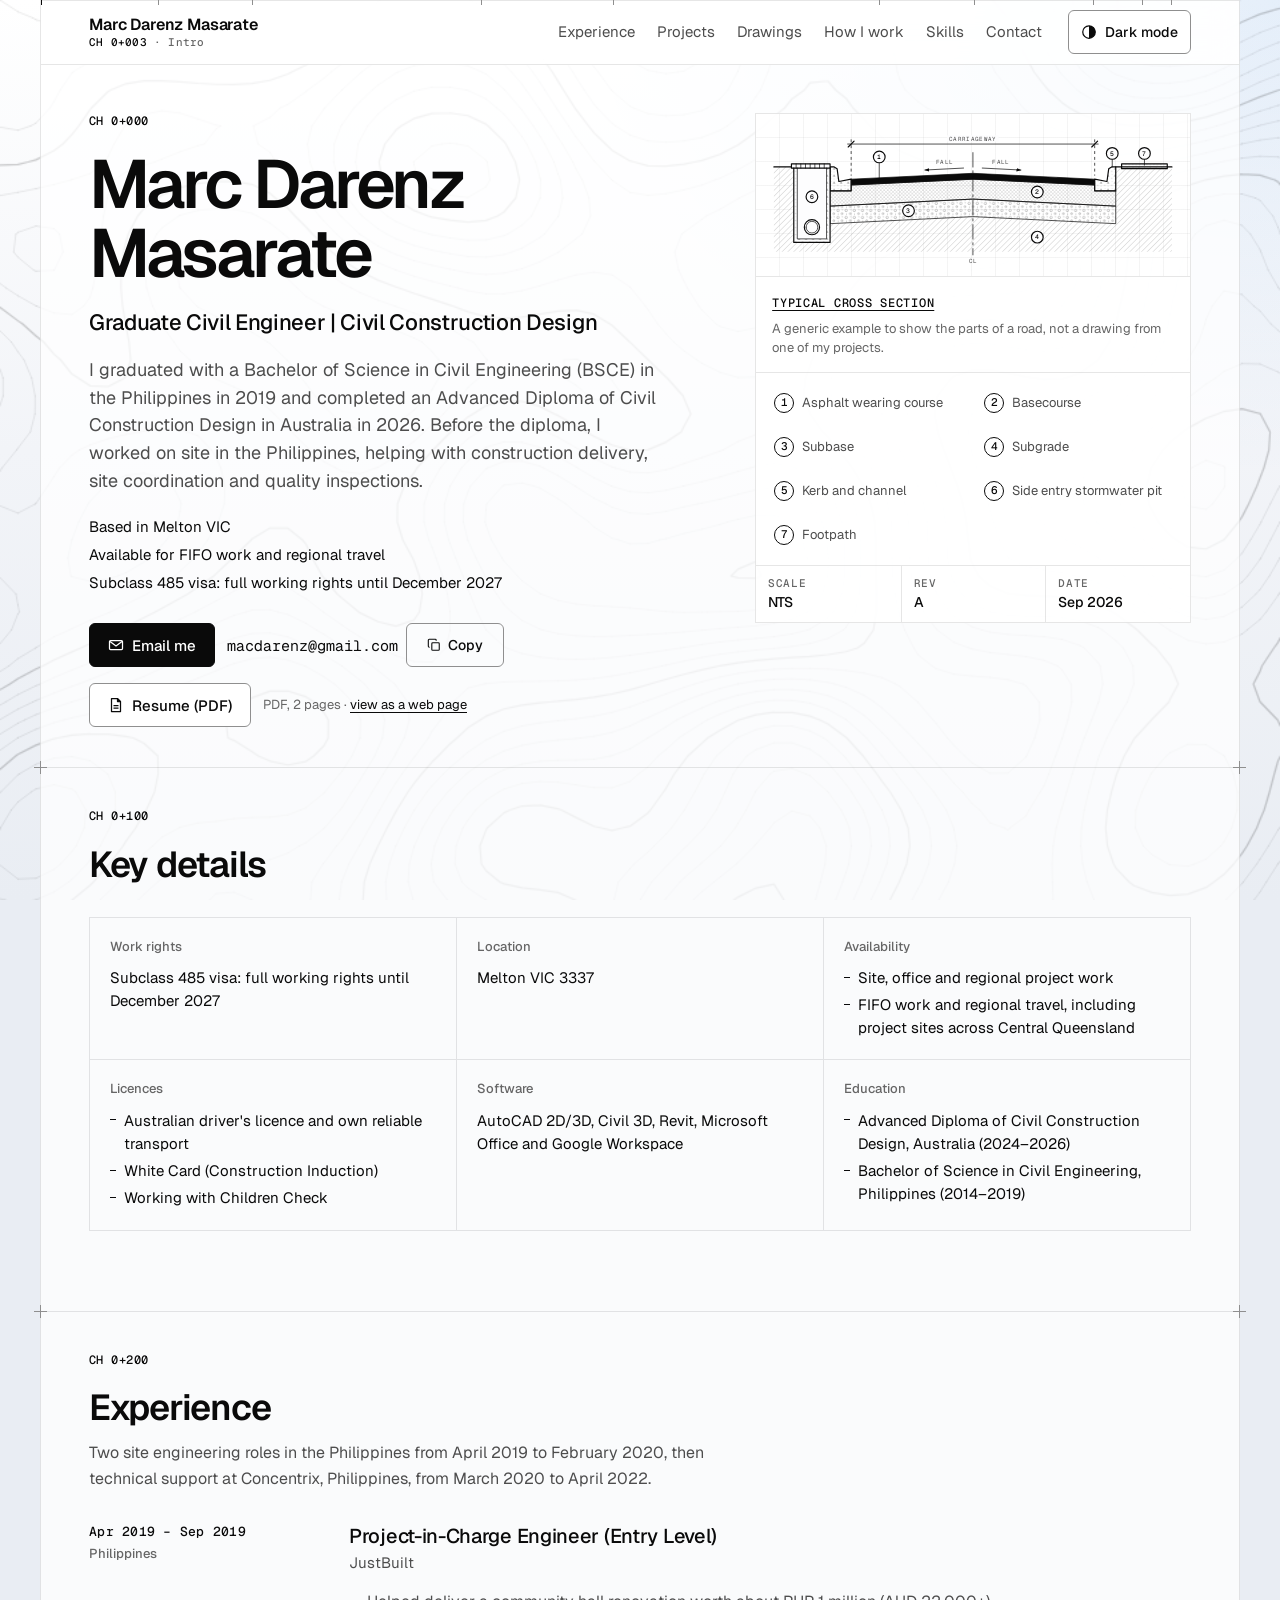
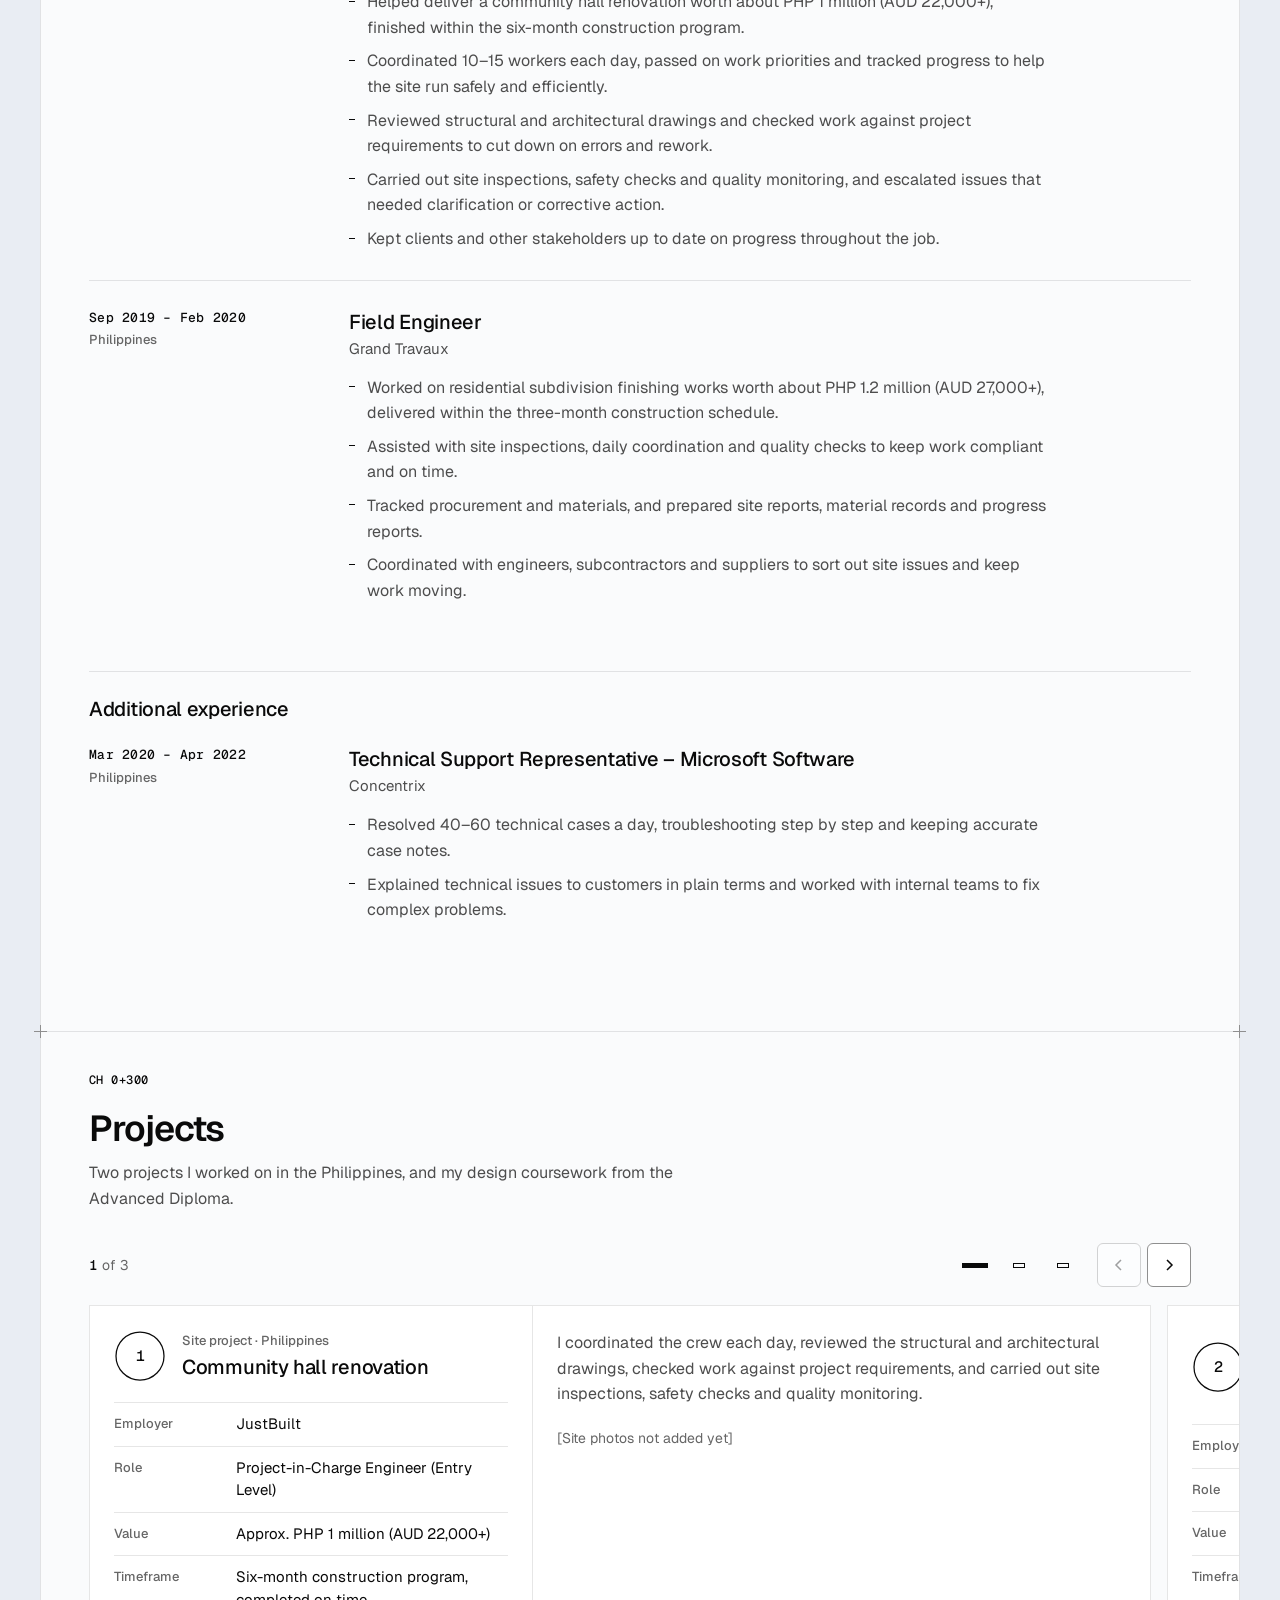
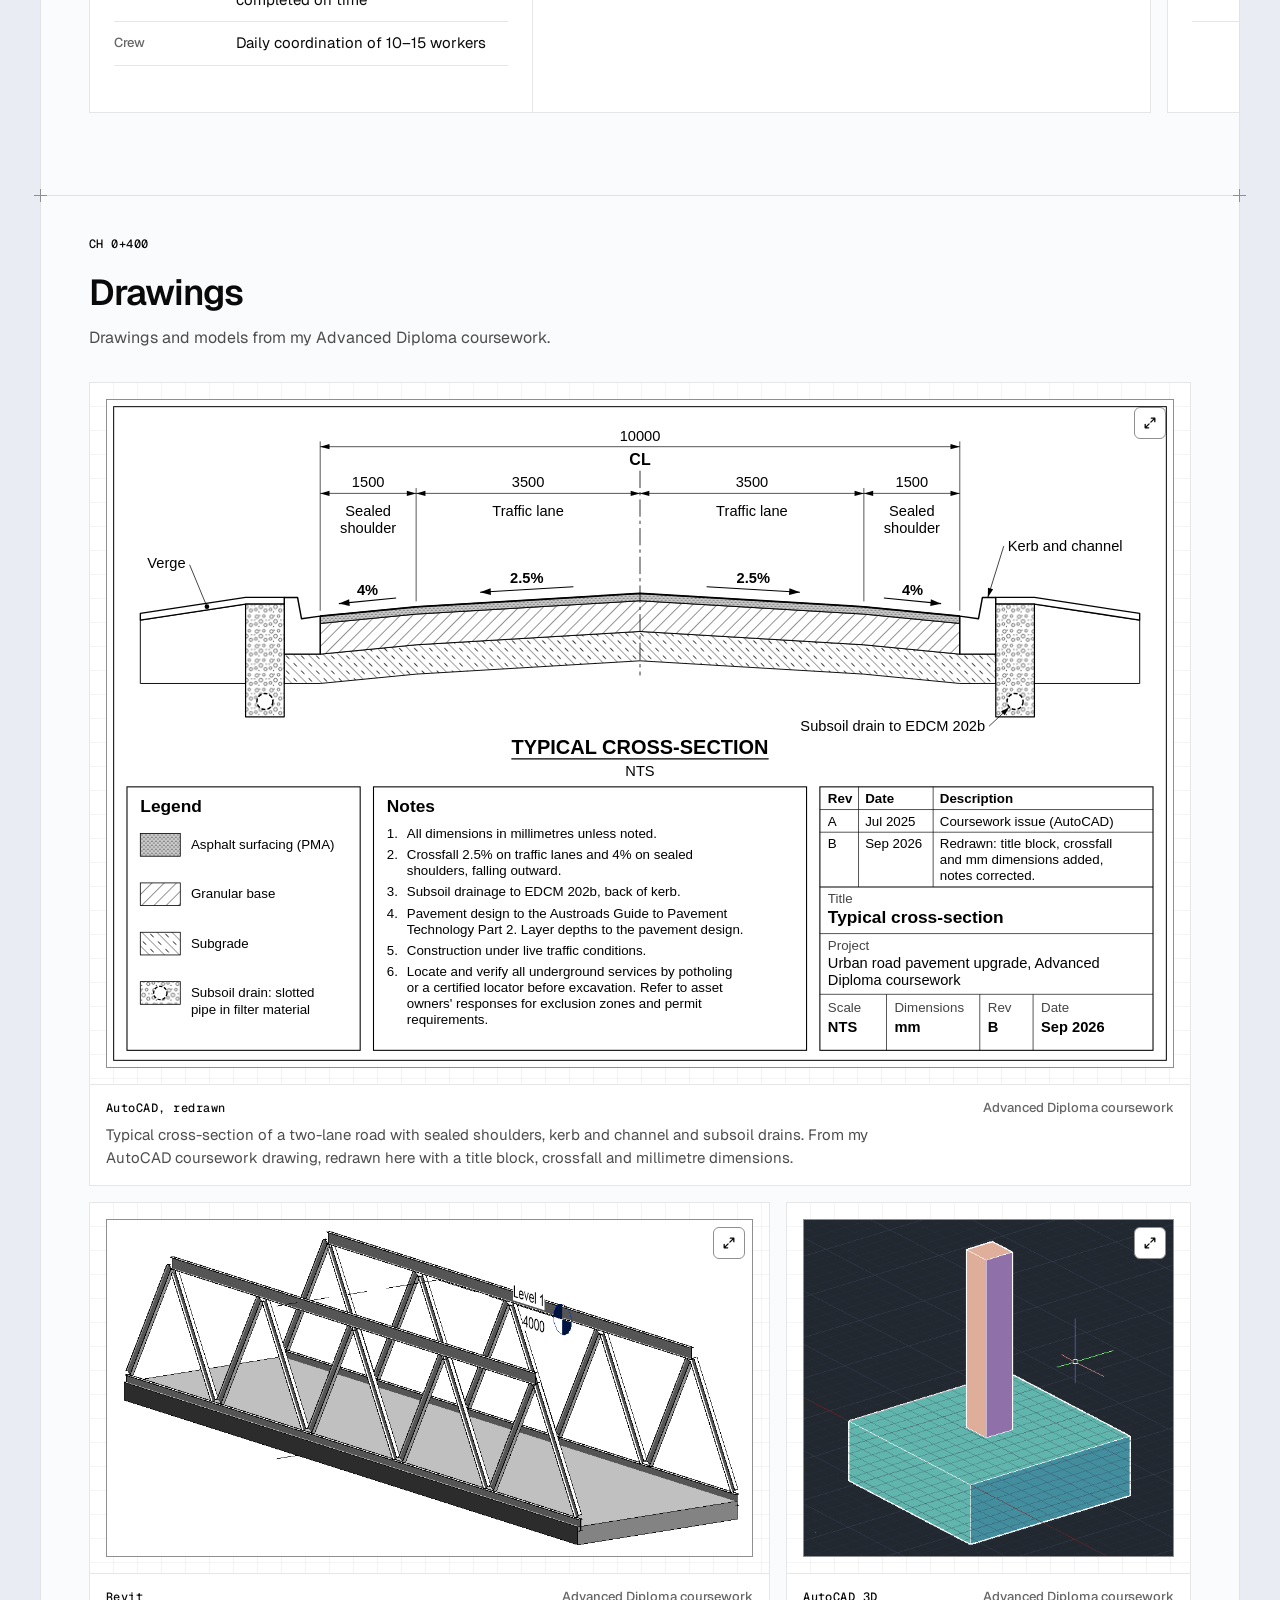
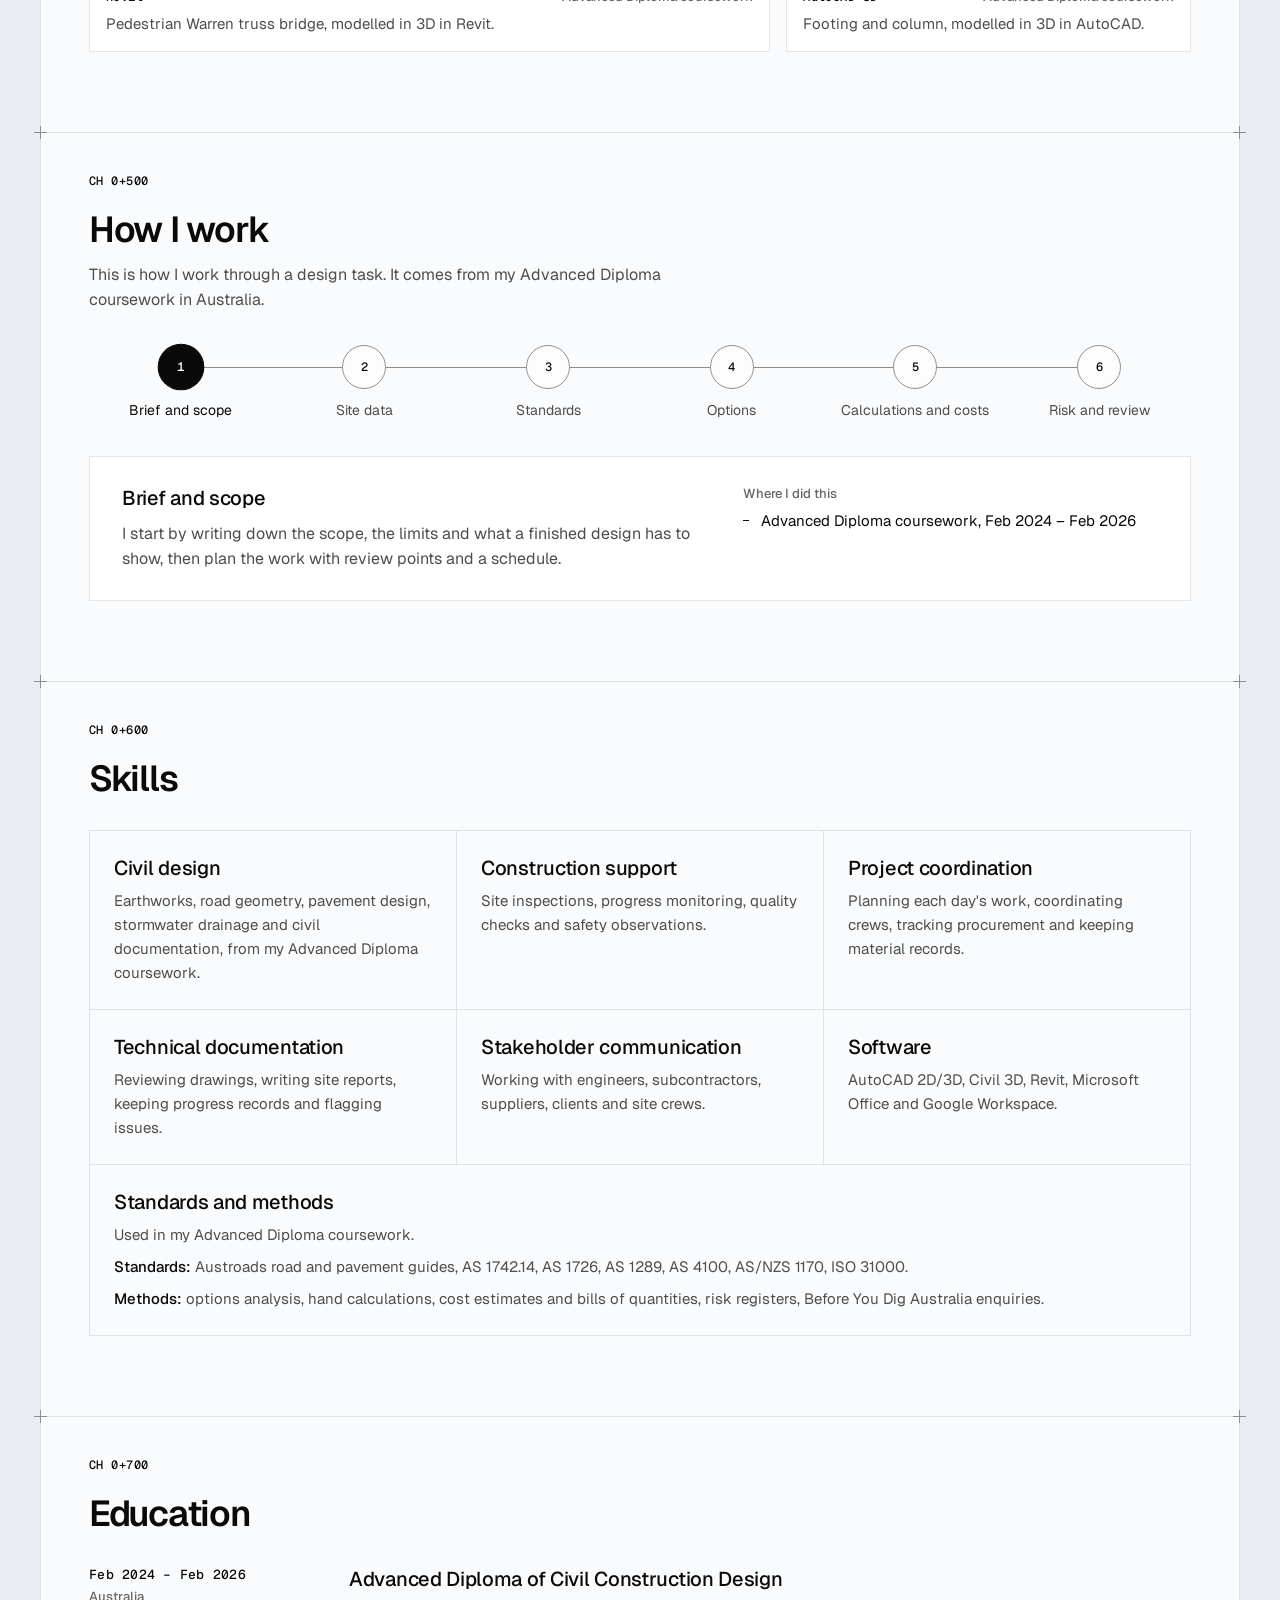
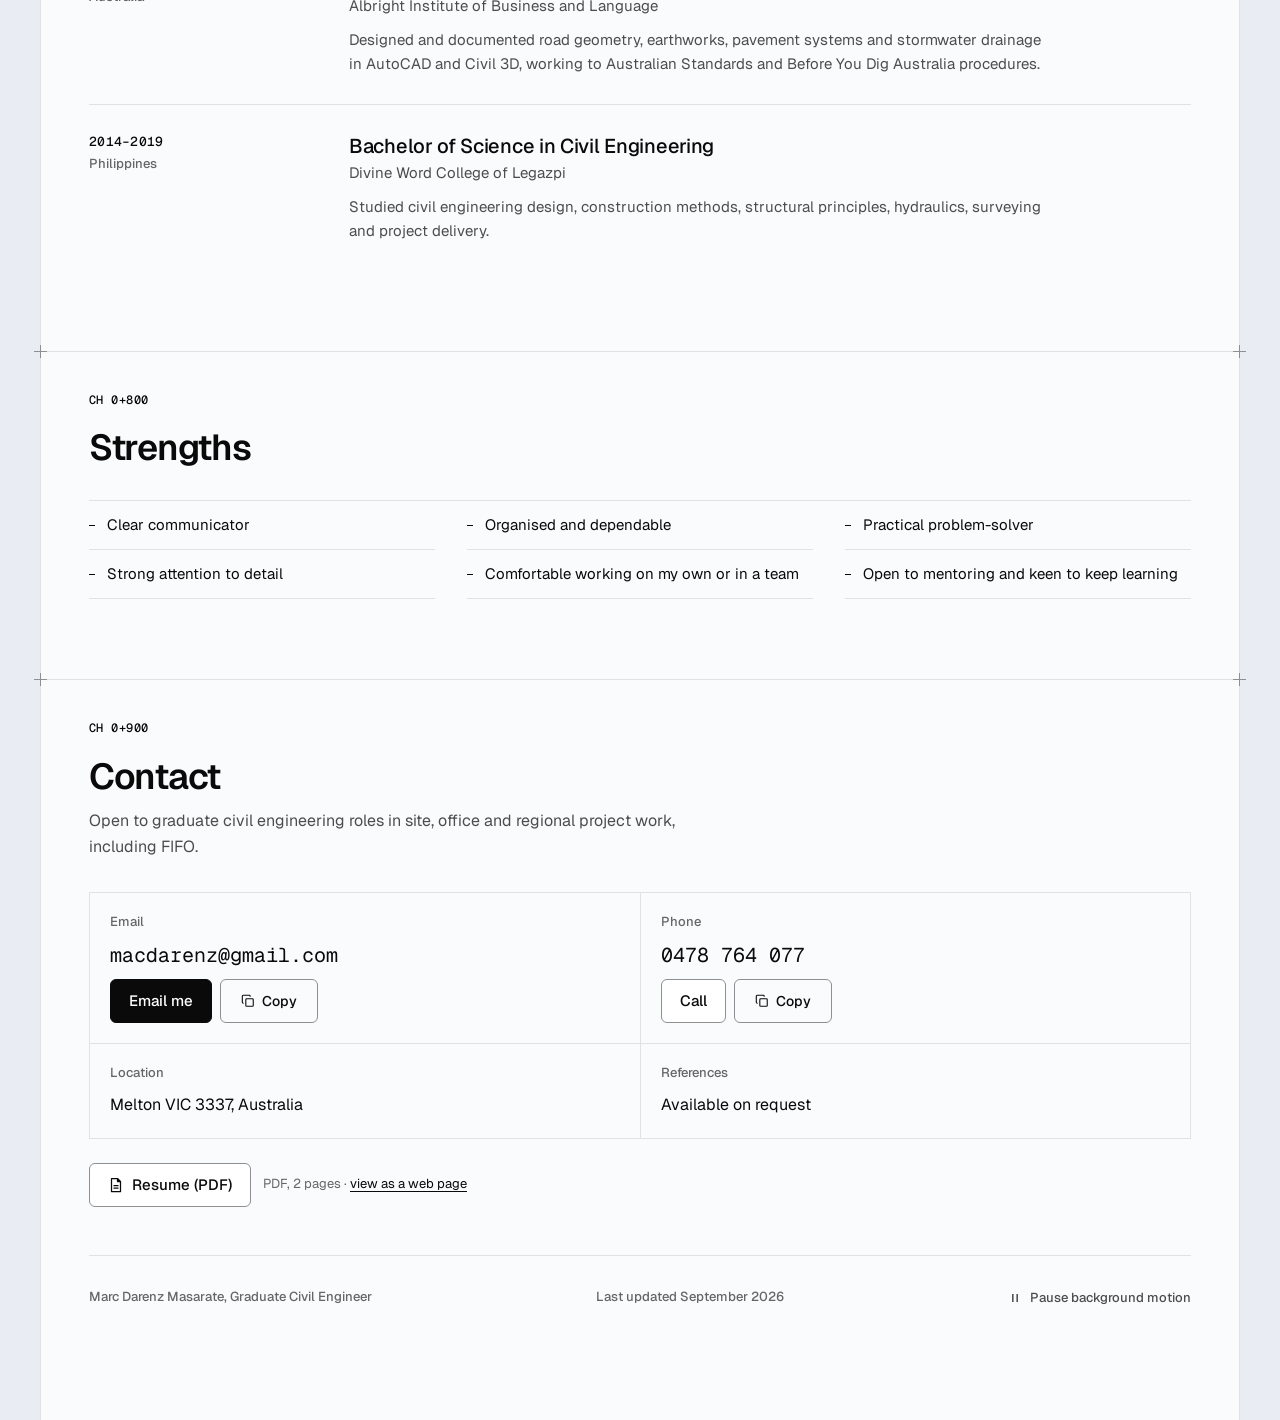
==== commit 47340e86: "WIP: Drawings section and redrawn road cross-section Work in progress from the build step, not yet v" ====
--- a/index.html
+++ b/index.html
@@ -77,9 +77,10 @@
         <ul id="nav-list">
           <li><a href="#experience"><span class="nav-ch" aria-hidden="true">0+200</span>Experience</a></li>
           <li><a href="#projects"><span class="nav-ch" aria-hidden="true">0+300</span>Projects</a></li>
-          <li><a href="#method"><span class="nav-ch" aria-hidden="true">0+400</span>How I work</a></li>
-          <li><a href="#skills"><span class="nav-ch" aria-hidden="true">0+500</span>Skills</a></li>
-          <li><a href="#contact"><span class="nav-ch" aria-hidden="true">0+800</span>Contact</a></li>
+          <li><a href="#drawings"><span class="nav-ch" aria-hidden="true">0+400</span>Drawings</a></li>
+          <li><a href="#method"><span class="nav-ch" aria-hidden="true">0+500</span>How I work</a></li>
+          <li><a href="#skills"><span class="nav-ch" aria-hidden="true">0+600</span>Skills</a></li>
+          <li><a href="#contact"><span class="nav-ch" aria-hidden="true">0+900</span>Contact</a></li>
         </ul>
       </nav>
       <button class="theme-toggle" id="theme-toggle" type="button" aria-pressed="false" hidden data-js>
@@ -385,10 +386,51 @@
       </section>
     </section>
 
-    <!-- CH 0+400 : how I work (tabs with JS, a plain list without) -->
-    <section class="band sec pad" id="method" data-ch="400" data-name="How I work" aria-labelledby="method-title">
+    <!-- CH 0+400 : drawings (each one links to its file without JS; a larger view in a dialog with JS) -->
+    <section class="band sec pad" id="drawings" data-ch="400" data-name="Drawings" aria-labelledby="dwgs-title">
       <div class="sec-meta">
         <p class="chain"><b>CH 0+400</b></p>
+      </div>
+      <h2 id="dwgs-title">Drawings</h2>
+      <p class="sec-intro">Drawings and models from my Advanced Diploma coursework.</p>
+      <div class="plates sec-body">
+        <figure class="plate plate-wide">
+          <a class="plate-view" href="assets/drawings/road-cross-section.svg">
+            <img src="assets/drawings/road-cross-section.svg" width="1600" height="1000" loading="lazy" decoding="async" alt="Typical road cross-section: a crowned two-lane carriageway with 3500 mm lanes, 1500 mm sealed shoulders, kerb and channel and subsoil drains each side, with legend, notes and title block.">
+            <span class="plate-zoom" aria-hidden="true"><svg viewBox="0 0 16 16" focusable="false"><path d="M9.5 2.5h4v4M13.5 2.5L9 7M6.5 13.5h-4v-4M2.5 13.5L7 9"/></svg></span>
+          </a>
+          <figcaption class="plate-cap">
+            <div class="plate-meta"><p class="plate-tool">AutoCAD, redrawn</p><p class="label">Advanced Diploma coursework</p></div>
+            <p class="plate-text">Typical cross-section of a two-lane road with sealed shoulders, kerb and channel and subsoil drains. From my AutoCAD coursework drawing, redrawn here with a title block, crossfall and millimetre dimensions.</p>
+          </figcaption>
+        </figure>
+        <figure class="plate plate-bridge">
+          <a class="plate-view" href="assets/drawings/truss-bridge-revit.png">
+            <img src="assets/drawings/truss-bridge-revit.png" width="1115" height="580" loading="lazy" decoding="async" alt="3D view of a steel Warren truss pedestrian bridge with two trusses on a concrete deck.">
+            <span class="plate-zoom" aria-hidden="true"><svg viewBox="0 0 16 16" focusable="false"><path d="M9.5 2.5h4v4M13.5 2.5L9 7M6.5 13.5h-4v-4M2.5 13.5L7 9"/></svg></span>
+          </a>
+          <figcaption class="plate-cap">
+            <div class="plate-meta"><p class="plate-tool">Revit</p><p class="label">Advanced Diploma coursework</p></div>
+            <p class="plate-text">Pedestrian Warren truss bridge, modelled in 3D in Revit.</p>
+          </figcaption>
+        </figure>
+        <figure class="plate plate-cad">
+          <a class="plate-view" href="assets/drawings/footing-3d.png">
+            <img src="assets/drawings/footing-3d.png" width="552" height="502" loading="lazy" decoding="async" alt="3D view of a square concrete footing with a column rising from its centre.">
+            <span class="plate-zoom" aria-hidden="true"><svg viewBox="0 0 16 16" focusable="false"><path d="M9.5 2.5h4v4M13.5 2.5L9 7M6.5 13.5h-4v-4M2.5 13.5L7 9"/></svg></span>
+          </a>
+          <figcaption class="plate-cap">
+            <div class="plate-meta"><p class="plate-tool">AutoCAD 3D</p><p class="label">Advanced Diploma coursework</p></div>
+            <p class="plate-text">Footing and column, modelled in 3D in AutoCAD.</p>
+          </figcaption>
+        </figure>
+      </div>
+    </section>
+
+    <!-- CH 0+500 : how I work (tabs with JS, a plain list without) -->
+    <section class="band sec pad" id="method" data-ch="500" data-name="How I work" aria-labelledby="method-title">
+      <div class="sec-meta">
+        <p class="chain"><b>CH 0+500</b></p>
       </div>
       <h2 id="method-title">How I work</h2>
       <p class="sec-intro">This is how I work through a design task. It comes from my Advanced Diploma coursework in Australia.</p>
@@ -460,10 +502,10 @@
       </div>
     </section>
 
-    <!-- CH 0+500 : skills -->
-    <section class="band sec pad" id="skills" data-ch="500" data-name="Skills" aria-labelledby="skills-title">
-      <div class="sec-meta">
-        <p class="chain"><b>CH 0+500</b></p>
+    <!-- CH 0+600 : skills -->
+    <section class="band sec pad" id="skills" data-ch="600" data-name="Skills" aria-labelledby="skills-title">
+      <div class="sec-meta">
+        <p class="chain"><b>CH 0+600</b></p>
       </div>
       <h2 id="skills-title">Skills</h2>
       <ul class="hgrid caps sec-body">
@@ -477,10 +519,10 @@
       </ul>
     </section>
 
-    <!-- CH 0+600 : education -->
-    <section class="band sec pad" id="education" data-ch="600" data-name="Education" aria-labelledby="edu-title">
-      <div class="sec-meta">
-        <p class="chain"><b>CH 0+600</b></p>
+    <!-- CH 0+700 : education -->
+    <section class="band sec pad" id="education" data-ch="700" data-name="Education" aria-labelledby="edu-title">
+      <div class="sec-meta">
+        <p class="chain"><b>CH 0+700</b></p>
       </div>
       <h2 id="edu-title">Education</h2>
       <ol class="roles edu sec-body">
@@ -503,10 +545,10 @@
       </ol>
     </section>
 
-    <!-- CH 0+700 : strengths -->
-    <section class="band sec pad" id="strengths" data-ch="700" data-name="Strengths" aria-labelledby="str-title">
-      <div class="sec-meta">
-        <p class="chain"><b>CH 0+700</b></p>
+    <!-- CH 0+800 : strengths -->
+    <section class="band sec pad" id="strengths" data-ch="800" data-name="Strengths" aria-labelledby="str-title">
+      <div class="sec-meta">
+        <p class="chain"><b>CH 0+800</b></p>
       </div>
       <h2 id="str-title">Strengths</h2>
       <ul class="strengths sec-body">
@@ -520,10 +562,10 @@
     </section>
   </main>
 
-  <!-- CH 0+800 : contact -->
-  <footer class="band sec pad" id="contact" data-ch="800" data-name="Contact" aria-labelledby="contact-title">
+  <!-- CH 0+900 : contact -->
+  <footer class="band sec pad" id="contact" data-ch="900" data-name="Contact" aria-labelledby="contact-title">
     <div class="sec-meta">
-      <p class="chain"><b>CH 0+800</b></p>
+      <p class="chain"><b>CH 0+900</b></p>
     </div>
     <h2 id="contact-title">Contact</h2>
     <p class="sec-intro">Open to graduate civil engineering roles in site, office and regional project work, including FIFO.</p>
--- a/assets/styles.css
+++ b/assets/styles.css
@@ -140,6 +140,11 @@
   .nav ul{justify-content:flex-end;margin:0}
   .nav a.is-here::after{content:"";position:absolute;left:10px;right:10px;bottom:7px;height:1px;background:var(--ink)}
 }
+/* Six links: just above the menu breakpoint the theme button is icon-only (as on phones) so the nav stays on one row */
+@media (min-width:900px) and (max-width:1023.98px){
+  .theme-toggle{padding:0}
+  .tt-label{position:absolute;width:1px;height:1px;margin:-1px;overflow:hidden;clip:rect(0 0 0 0);white-space:nowrap}
+}
 @keyframes drop{from{transform:translateY(-6px);opacity:0}}
 
 /* ---------- Hero ---------- */
@@ -286,6 +291,58 @@
 .detail-b > p{max-width:44rem;color:var(--fg-2)}
 .detail-b > p.ph{font-size:.875rem;color:var(--fg-3)}
 
+/* ---------- Drawings: each sheet on a drafting mat; larger view in a dialog with JS ---------- */
+.plates{display:flex;flex-wrap:wrap;gap:16px}
+.plate{--mp:12px;flex:1 1 100%;min-width:0;display:flex;flex-direction:column;border:1px solid var(--line);background:var(--paper)}
+/* Wide screens: the road section takes the full row; the other two share a row, sized so both images are the same height */
+@media (min-width:760px){
+  .plate{--mp:16px}
+  .plate-bridge{flex:1.9224 1 calc(var(--mp) * 2 + 4px)}
+  .plate-cad{flex:1.0996 1 calc(var(--mp) * 2 + 4px)}
+}
+.plate-view{position:relative;display:block;padding:var(--mp);color:var(--ink);text-decoration:none;background-image:linear-gradient(var(--grid) 1px,transparent 1px),linear-gradient(90deg,var(--grid) 1px,transparent 1px);background-size:24px 24px;background-position:-1px -1px}
+.js .plate-view{cursor:zoom-in}
+.plate-view:focus-visible{outline-offset:-3px;border-radius:0}
+.plate-view img{display:block;width:100%;height:auto;border:1px solid var(--line-2);background:#fff;transition:border-color .2s ease}
+.plate-cad .plate-view img{background:#212830}
+.plate-zoom{position:absolute;top:calc(var(--mp) + 8px);right:calc(var(--mp) + 8px);display:grid;place-items:center;width:32px;height:32px;border:1px solid var(--line-2);border-radius:6px;background:var(--bg);color:var(--ink);transition:background-color .15s ease,border-color .15s ease,color .15s ease}
+.plate-zoom svg,.viewer-close svg{width:14px;height:14px;fill:none;stroke:currentColor;stroke-width:1.5;stroke-linecap:round;stroke-linejoin:round}
+.plate-view:hover img,.plate-view:focus-visible img{border-color:var(--ink)}
+.plate-view:hover .plate-zoom,.plate-view:focus-visible .plate-zoom{background:var(--ink);border-color:var(--ink);color:var(--bg)}
+.plate-cap{flex:1 0 auto;display:grid;align-content:start;gap:6px;padding:14px 16px 16px;border-top:1px solid var(--line)}
+.plate-meta{display:flex;flex-wrap:wrap;align-items:baseline;justify-content:space-between;gap:2px 16px}
+.plate-tool{font:500 .75rem/1.4 var(--mono);letter-spacing:.04em;color:var(--ink)}
+.plate-text{max-width:48rem;font-size:.9375rem;line-height:1.55;color:var(--fg-2)}
+/* The dialog (built by main.js): caption on top, drawing fitted to the rest of the screen */
+html.is-locked{overflow:hidden;scrollbar-gutter:stable}
+.viewer{width:min(1680px,calc(100% - 24px));height:calc(100% - 24px);height:calc(100dvh - 24px);max-width:none;max-height:none;margin:auto;padding:0;border:1px solid var(--line-2);border-radius:0;background:var(--paper-s);color:var(--ink);overflow:hidden;overscroll-behavior:contain}
+.viewer::backdrop{background:rgba(3,6,10,.72)}
+.viewer-box{display:grid;grid-template-areas:"head" "stage";grid-template-rows:auto minmax(0,1fr);grid-template-columns:minmax(0,1fr);height:100%}
+.viewer-head{grid-area:head;display:grid;grid-template-columns:minmax(0,1fr) auto;grid-template-areas:"meta close" "cap close";align-items:start;gap:4px 16px;padding:12px 12px 12px 16px;border-bottom:1px solid var(--line)}
+.viewer-meta{grid-area:meta;justify-content:flex-start;padding-top:2px}
+.viewer-cap{grid-area:cap;max-width:64rem;font-size:.9375rem;line-height:1.5;color:var(--ink)}
+.viewer-close{grid-area:close;padding:0 14px}
+@media (max-width:599.98px){.viewer-head{grid-template-areas:"meta close" "cap cap";row-gap:8px}.viewer-meta{align-self:center;padding-top:0}}
+.viewer-stage{grid-area:stage;position:relative;min-height:0;background:#fff}
+.viewer.is-cad .viewer-stage{background:#212830}
+.viewer-img{position:absolute;inset:12px;display:block;width:calc(100% - 24px);height:calc(100% - 24px);margin:auto;object-fit:contain}
+/* Portrait screens: the drawing is limited by width, so the dialog wraps it instead of leaving an empty stage */
+@media (max-aspect-ratio:1/1){
+  .viewer{height:fit-content;max-height:calc(100% - 24px);max-height:calc(100dvh - 24px);overflow-y:auto}
+  .viewer-box{height:auto}
+  .viewer-stage{padding:12px}
+  .viewer-img{position:static;width:100%;height:auto;margin-inline:auto}
+}
+@media (max-aspect-ratio:1/1) and (max-width:599.98px){
+  .viewer{width:100%;border-inline:0}
+  .viewer-stage{padding:0}
+}
+@media (max-height:559.98px) and (min-aspect-ratio:4/3){
+  .viewer-box{grid-template-areas:"stage head";grid-template-rows:minmax(0,1fr);grid-template-columns:minmax(0,1fr) minmax(200px,30%)}
+  .viewer-head{grid-template-columns:minmax(0,1fr);grid-template-areas:"close" "meta" "cap";align-content:start;overflow-y:auto;border-bottom:0;border-left:1px solid var(--line)}
+  .viewer-close{justify-self:end}
+}
+
 /* ---------- How I work: 6 steps (tabs with JS) ---------- */
 .ls-panel{display:grid;gap:12px 40px;padding-block:24px;border-top:1px solid var(--line)}
 .ls-panel:first-child{border-top:0;padding-top:0}
@@ -374,6 +431,7 @@
 @keyframes plot{from{stroke-dashoffset:1}to{stroke-dashoffset:0}}
 @keyframes mk{from{transform:rotate(-90deg) scale(.2);opacity:0}}
 @keyframes tagin{from{transform:scale(.4);opacity:0}}
+@keyframes pop{from{opacity:0;transform:translate3d(0,10px,0) scale(.985)}}
 @media (prefers-reduced-motion:no-preference){
   .js .bgfx canvas{animation:fade 1.8s ease backwards}
   .js .hero-copy > *{animation:rise .9s var(--ease) backwards}
@@ -395,6 +453,9 @@
   .js .band.in h2{animation-delay:.05s}
   .js .band.in .sec-intro{animation-delay:.1s}
   .js .band.in .sec-body{animation-delay:.15s}
+  /* Drawing viewer opens with a short rise and fade */
+  .viewer[open]{animation:pop .34s var(--ease)}
+  .viewer[open]::backdrop{animation:fade .34s ease}
 }
 @media (prefers-reduced-motion:reduce){
   html{scroll-behavior:auto}
@@ -403,7 +464,7 @@
 ::view-transition-old(root),::view-transition-new(root){animation:none;mix-blend-mode:normal}
 
 @media print{
-  .bgfx,.xh,.snap,.lsec,.theme-toggle,.nav-toggle,.car-bar,.copy{display:none!important}
+  .bgfx,.xh,.snap,.lsec,.theme-toggle,.nav-toggle,.car-bar,.copy,.plate-zoom,.viewer{display:none!important}
   html,body,.sheet{background:#fff}
   .site-header{position:static}
   .car-track{display:grid;overflow:visible;margin:0;padding:0}
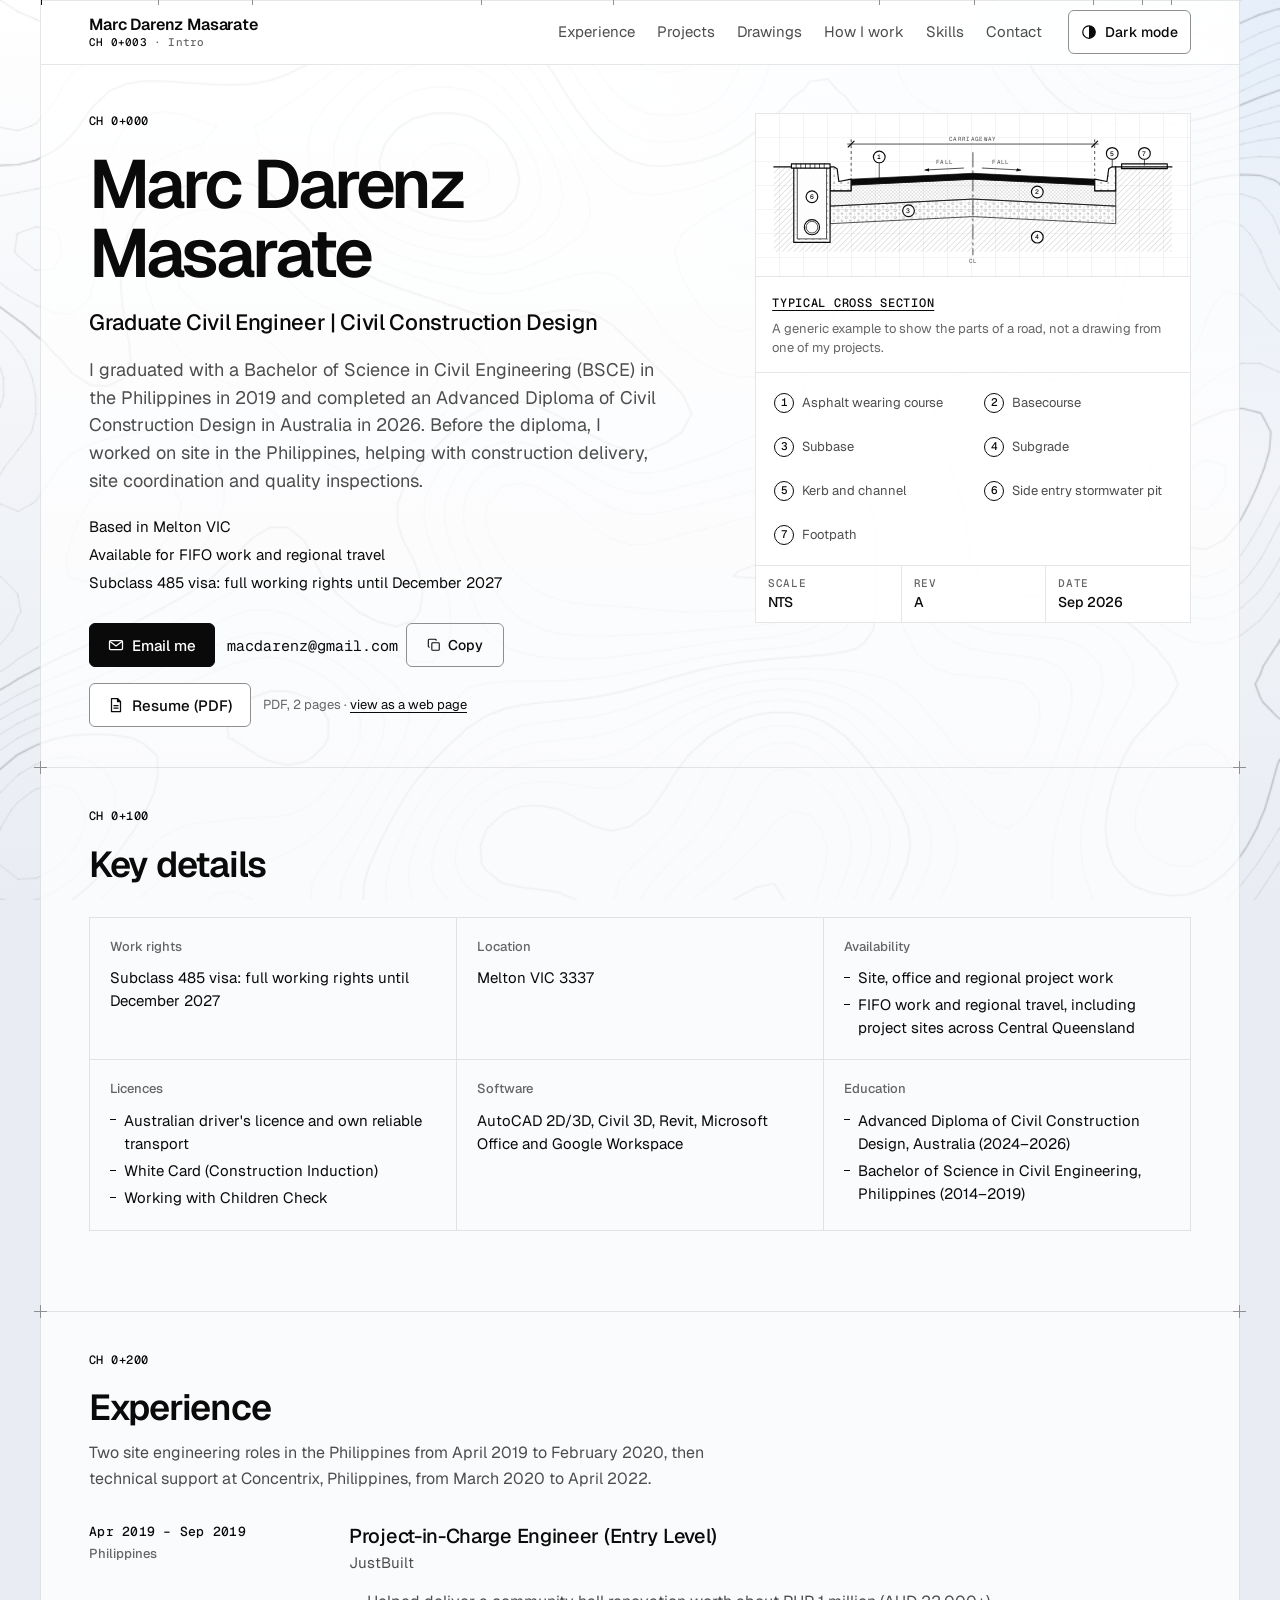
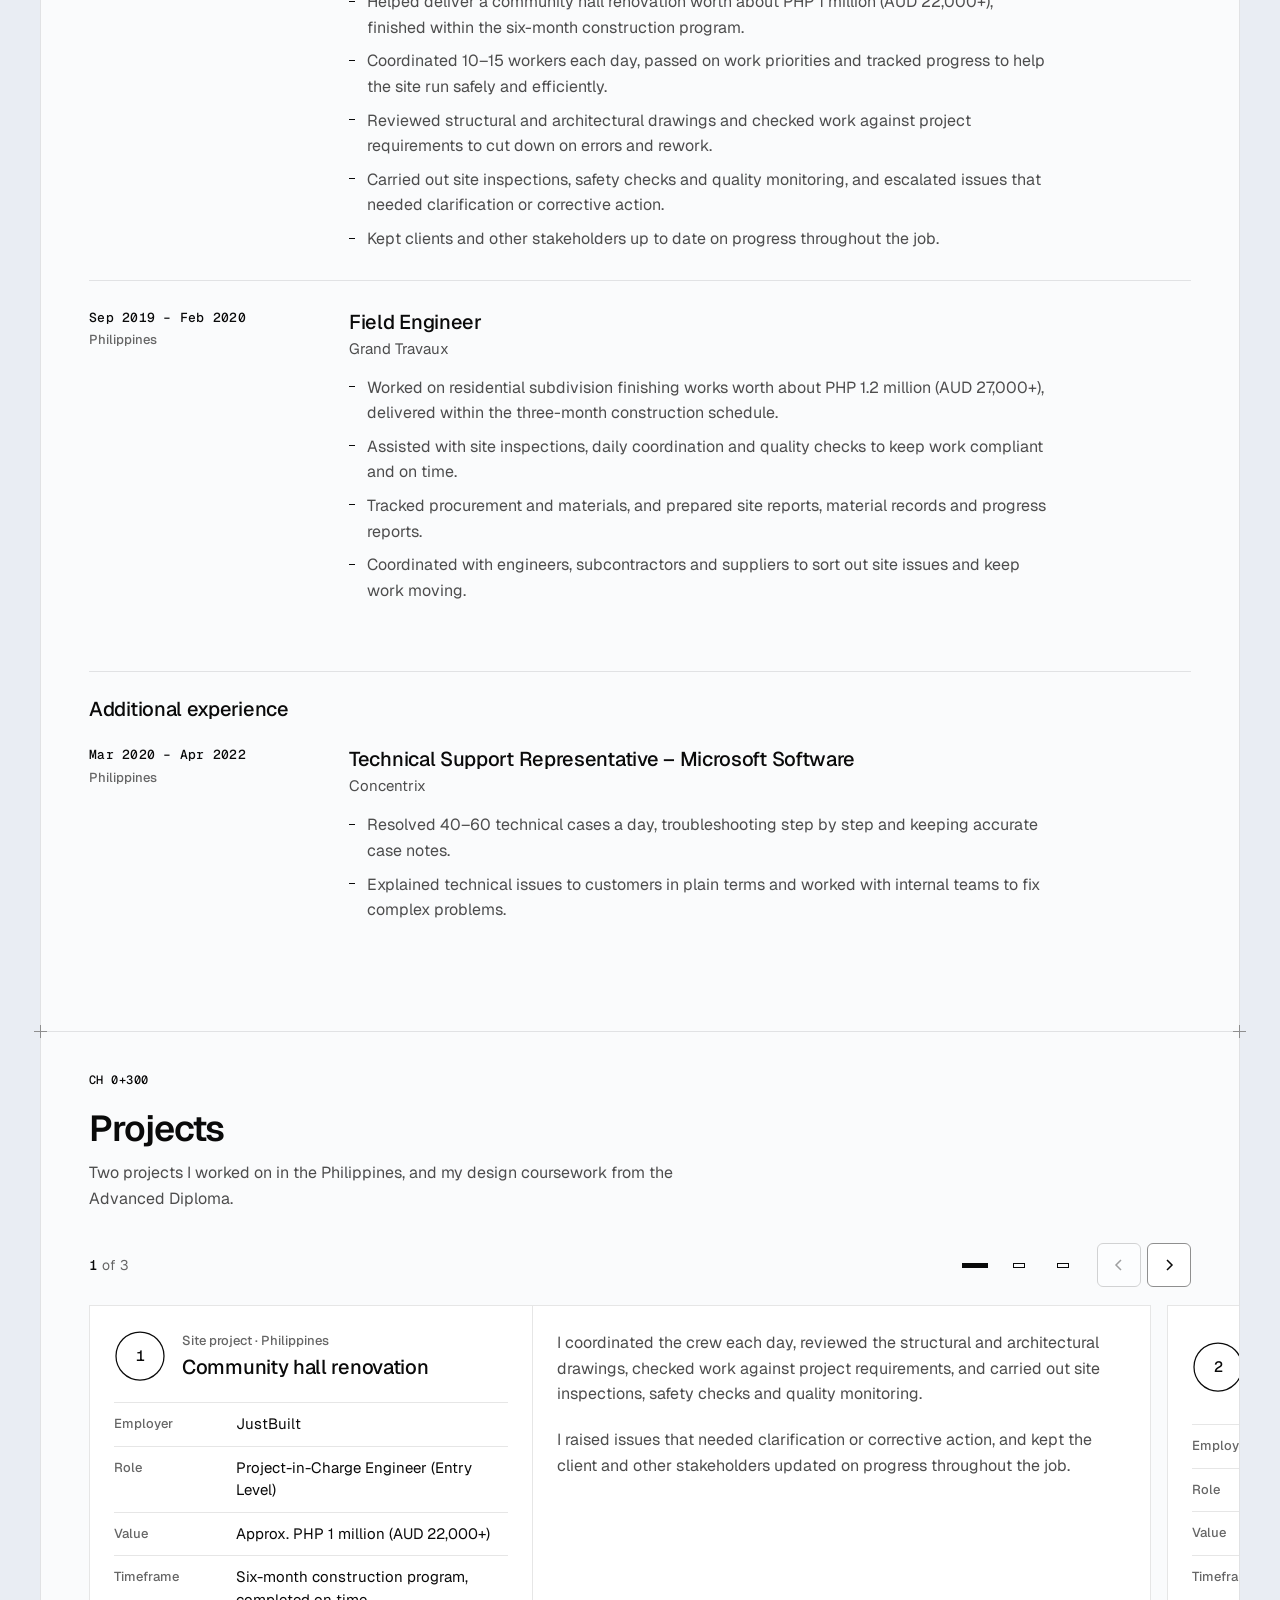
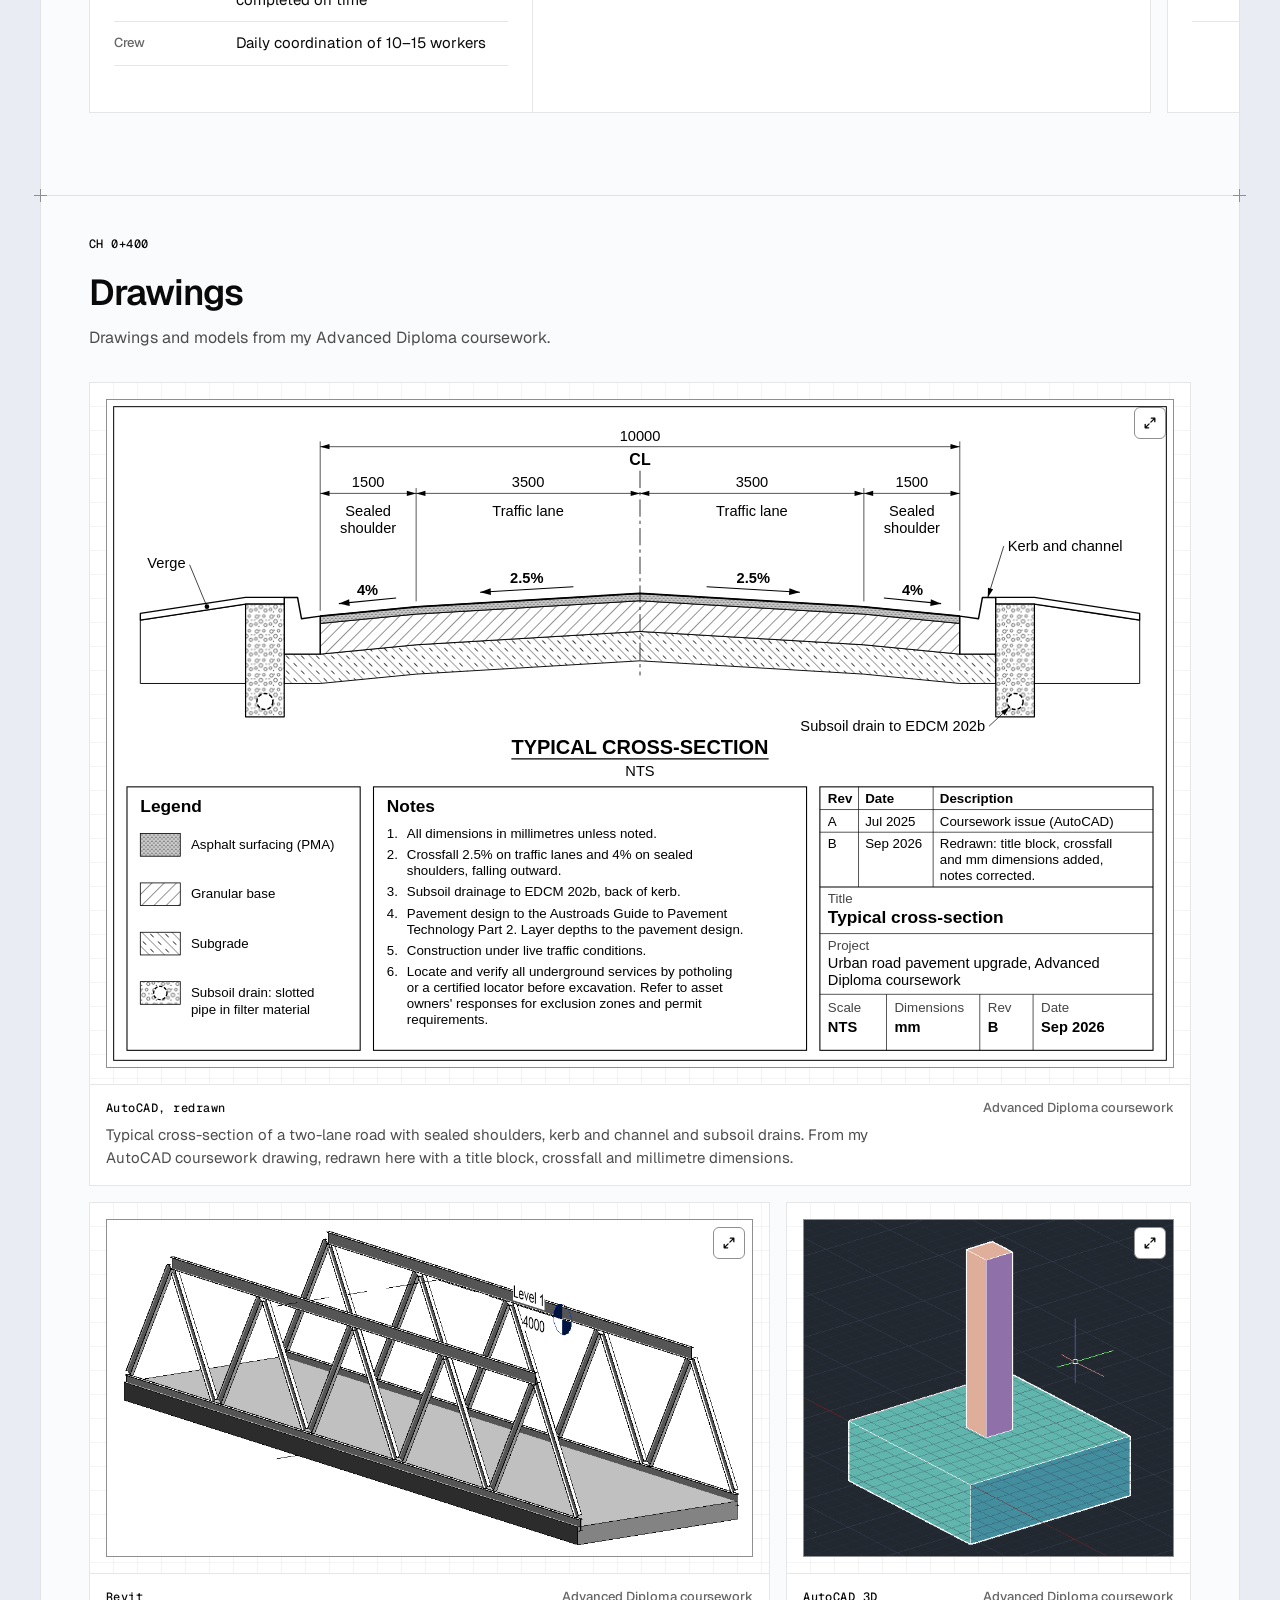
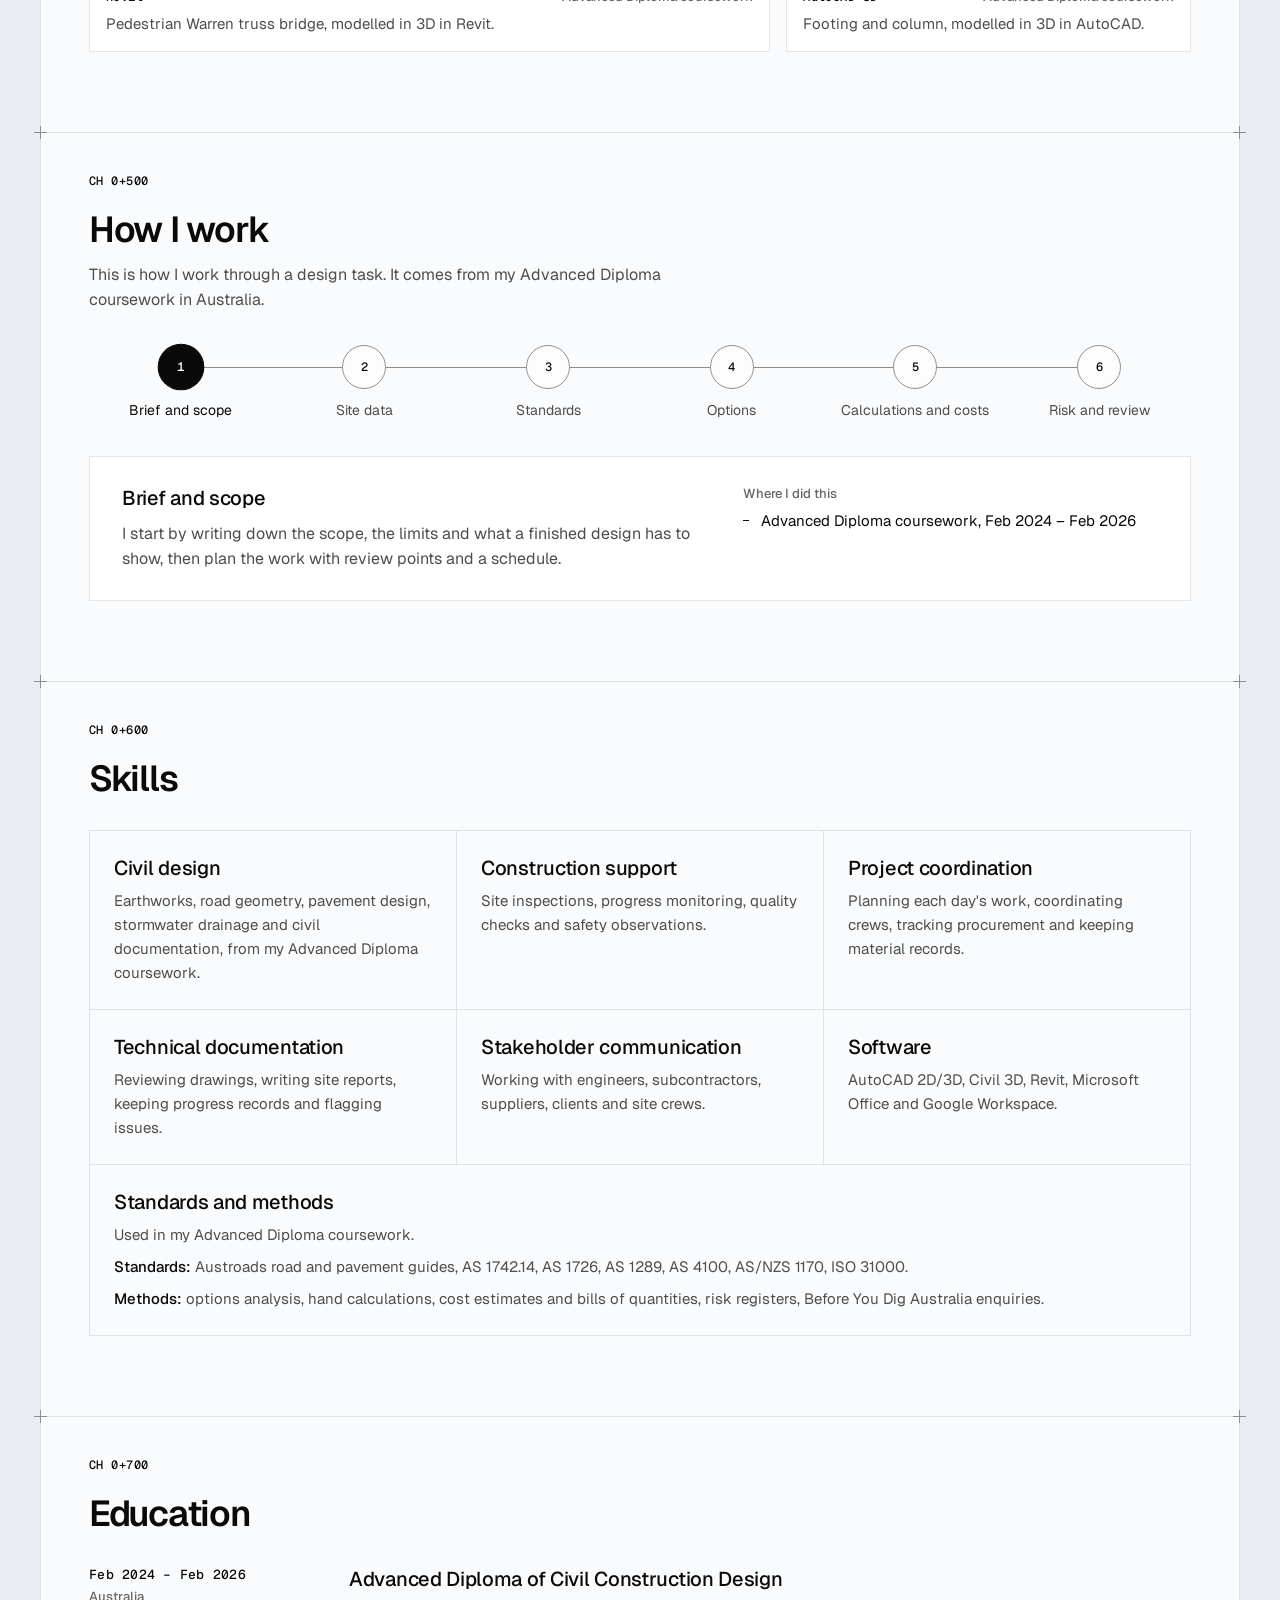
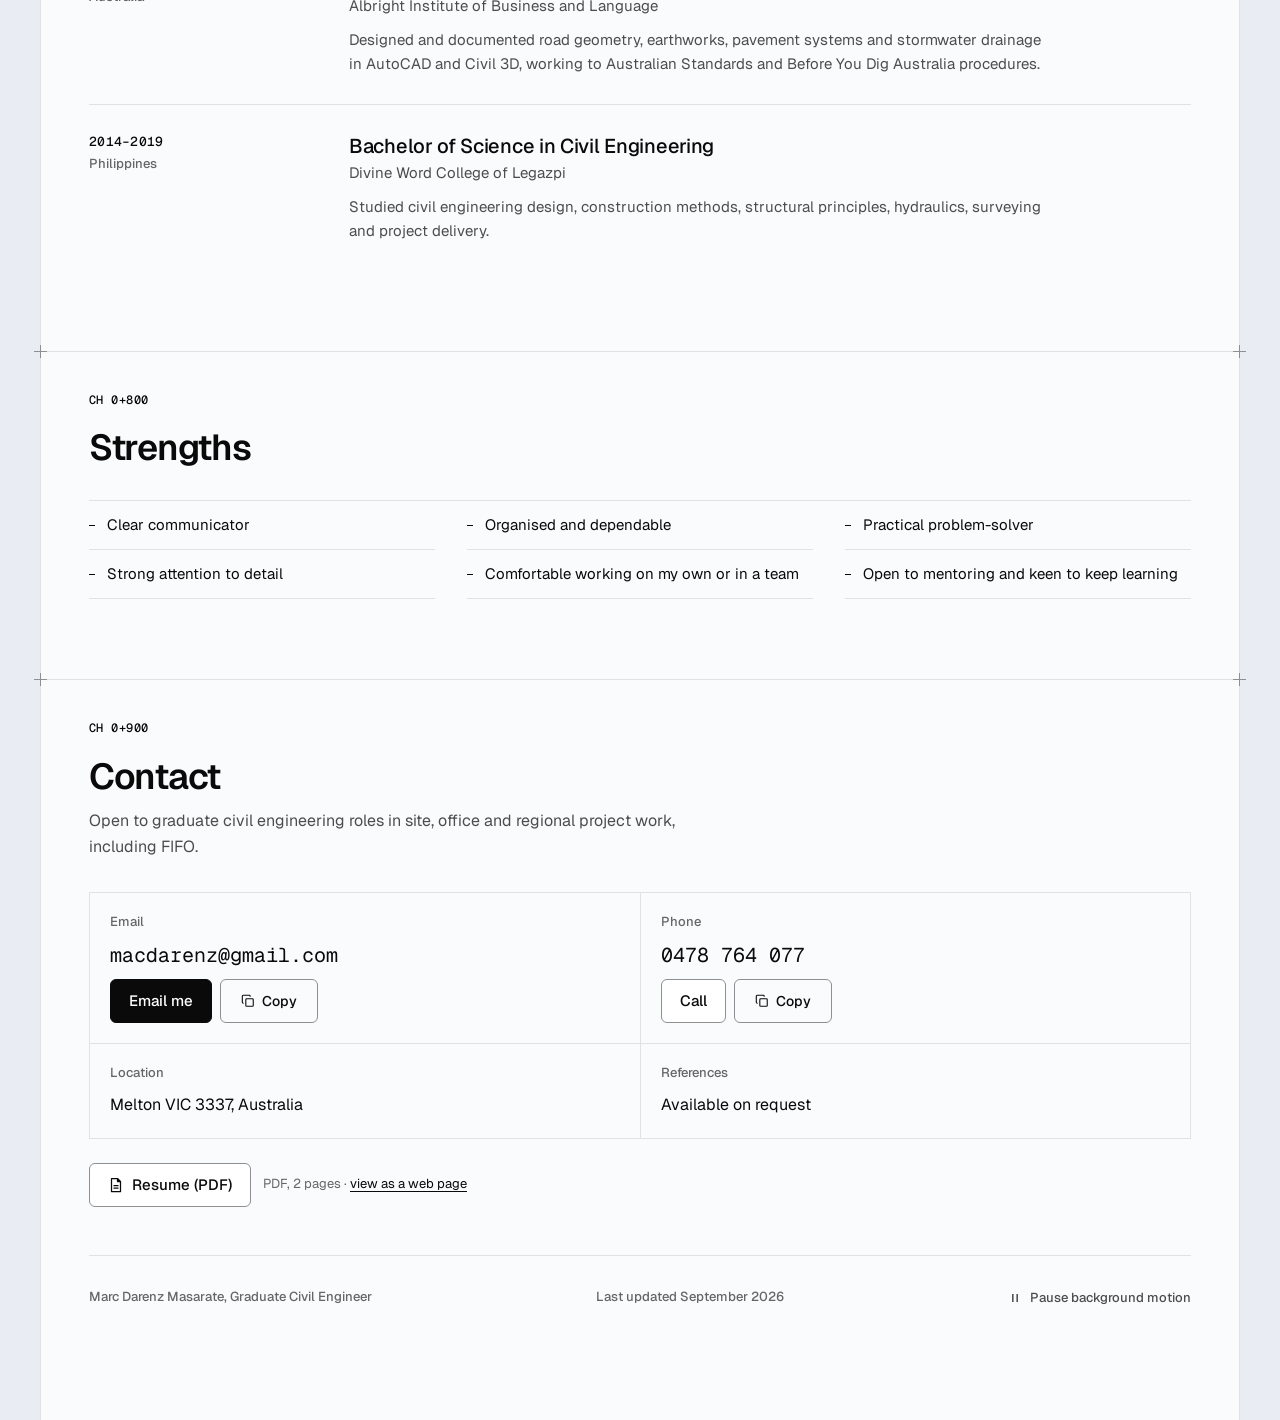
==== commit 21524e0c: "Community hall card: drop the photo placeholder Marc has no photos of the community hall renovation " ====
--- a/index.html
+++ b/index.html
@@ -337,7 +337,7 @@
             </div>
             <div class="detail-b">
               <p>I coordinated the crew each day, reviewed the structural and architectural drawings, checked work against project requirements, and carried out site inspections, safety checks and quality monitoring.</p>
-              <p class="ph">[Site photos not added yet]</p>
+              <p>I raised issues that needed clarification or corrective action, and kept the client and other stakeholders updated on progress throughout the job.</p>
             </div>
           </article>
 
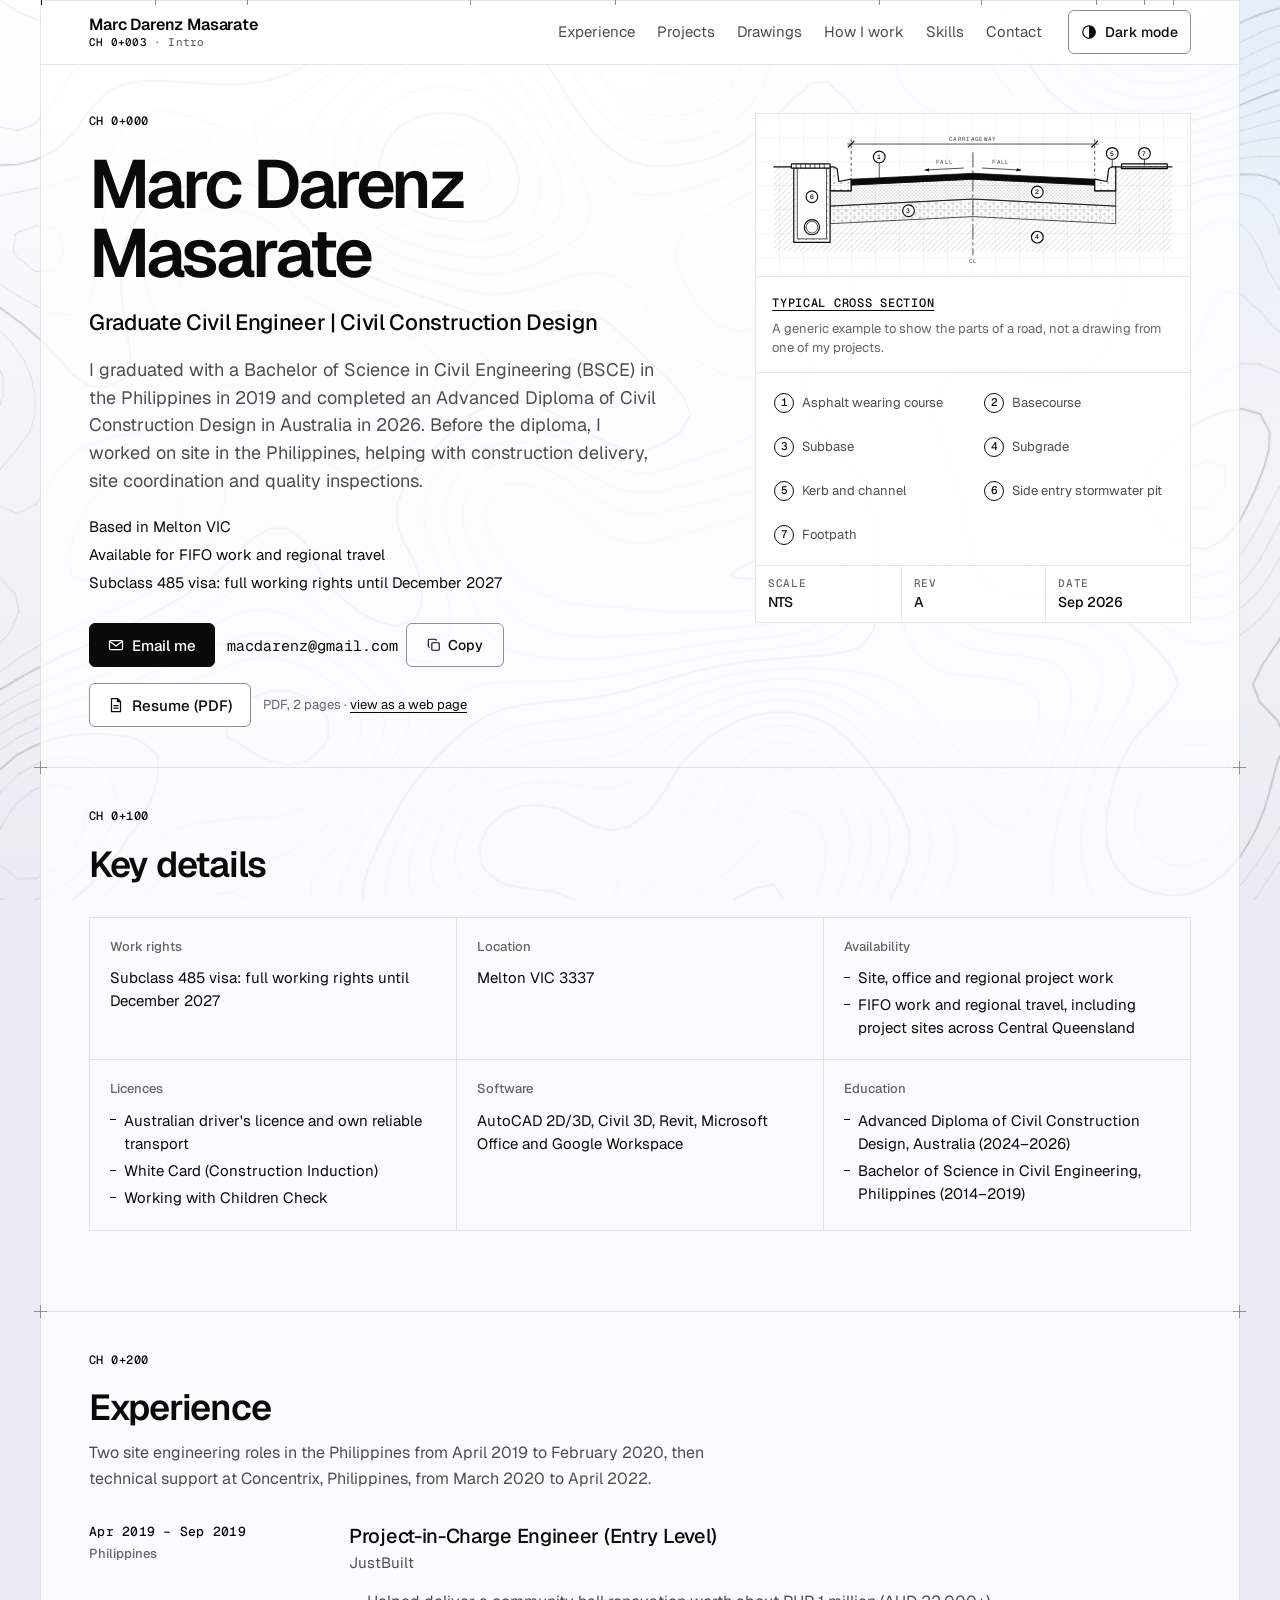
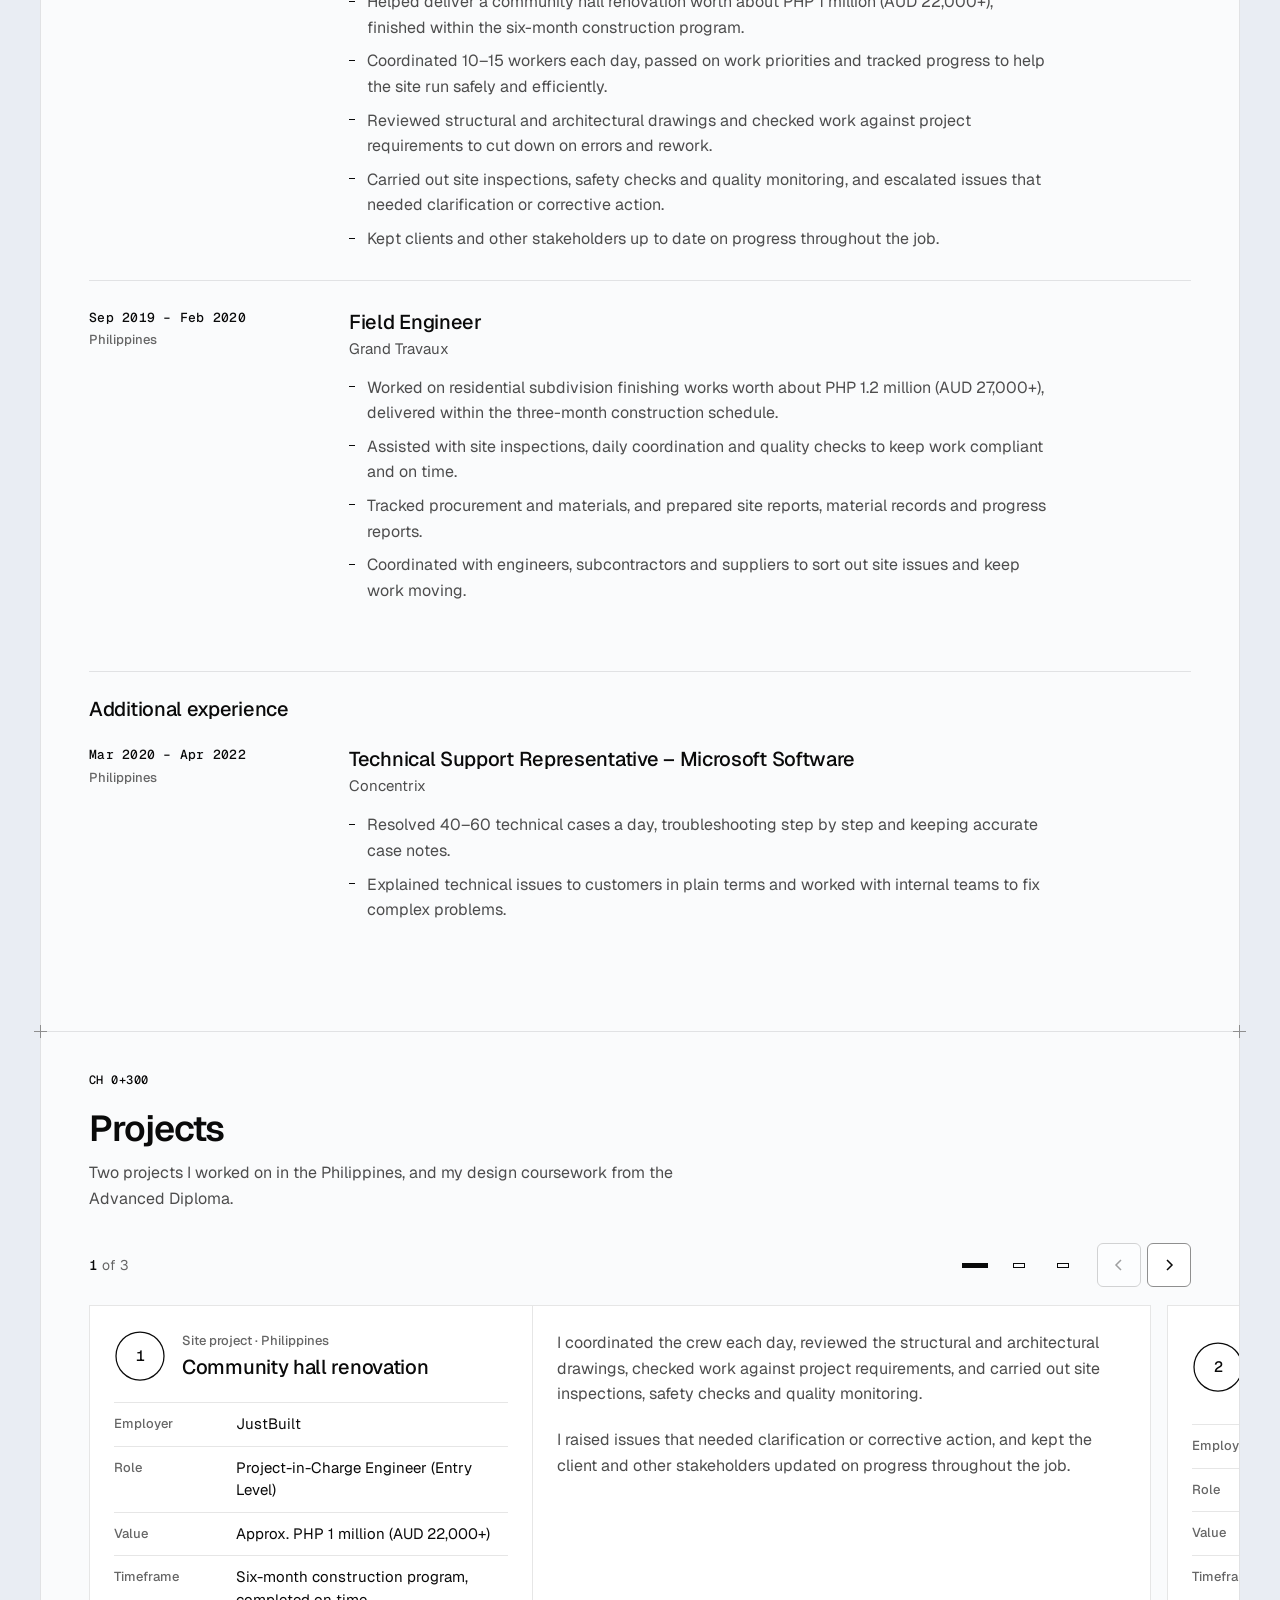
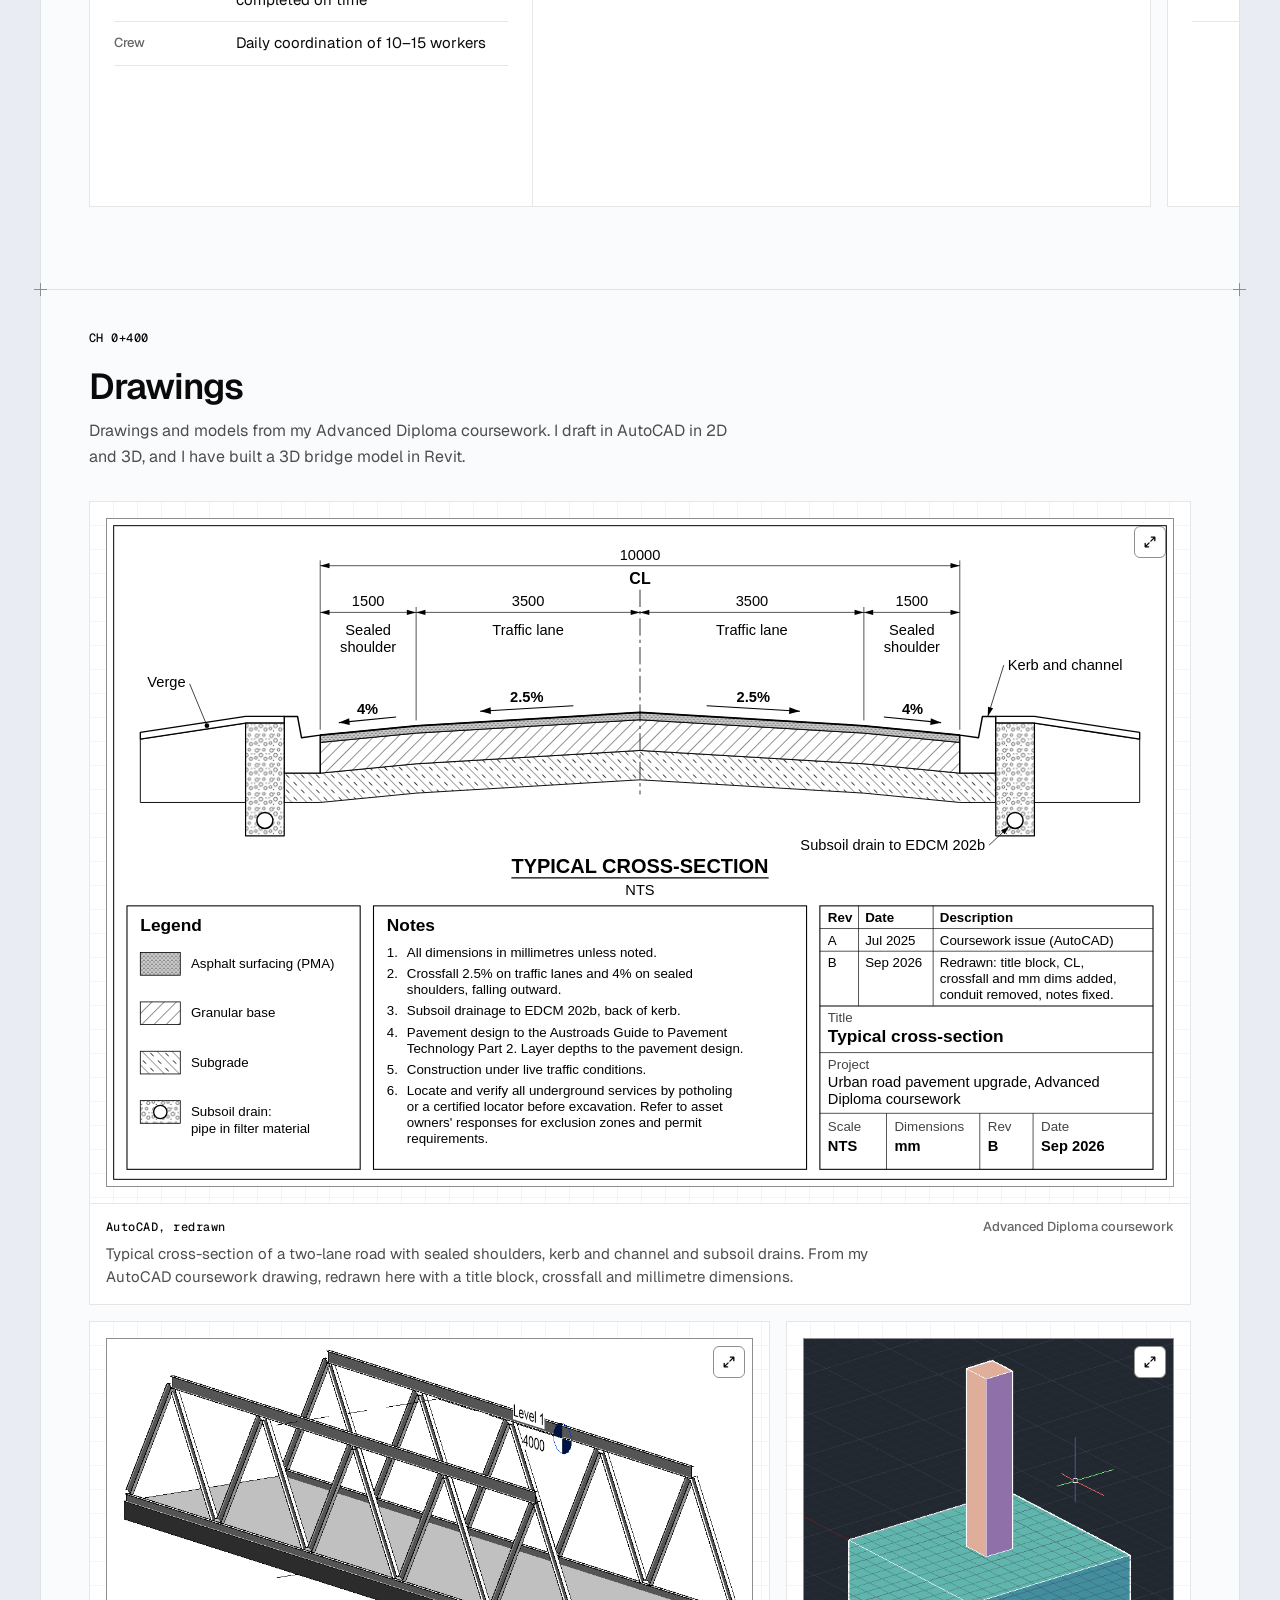
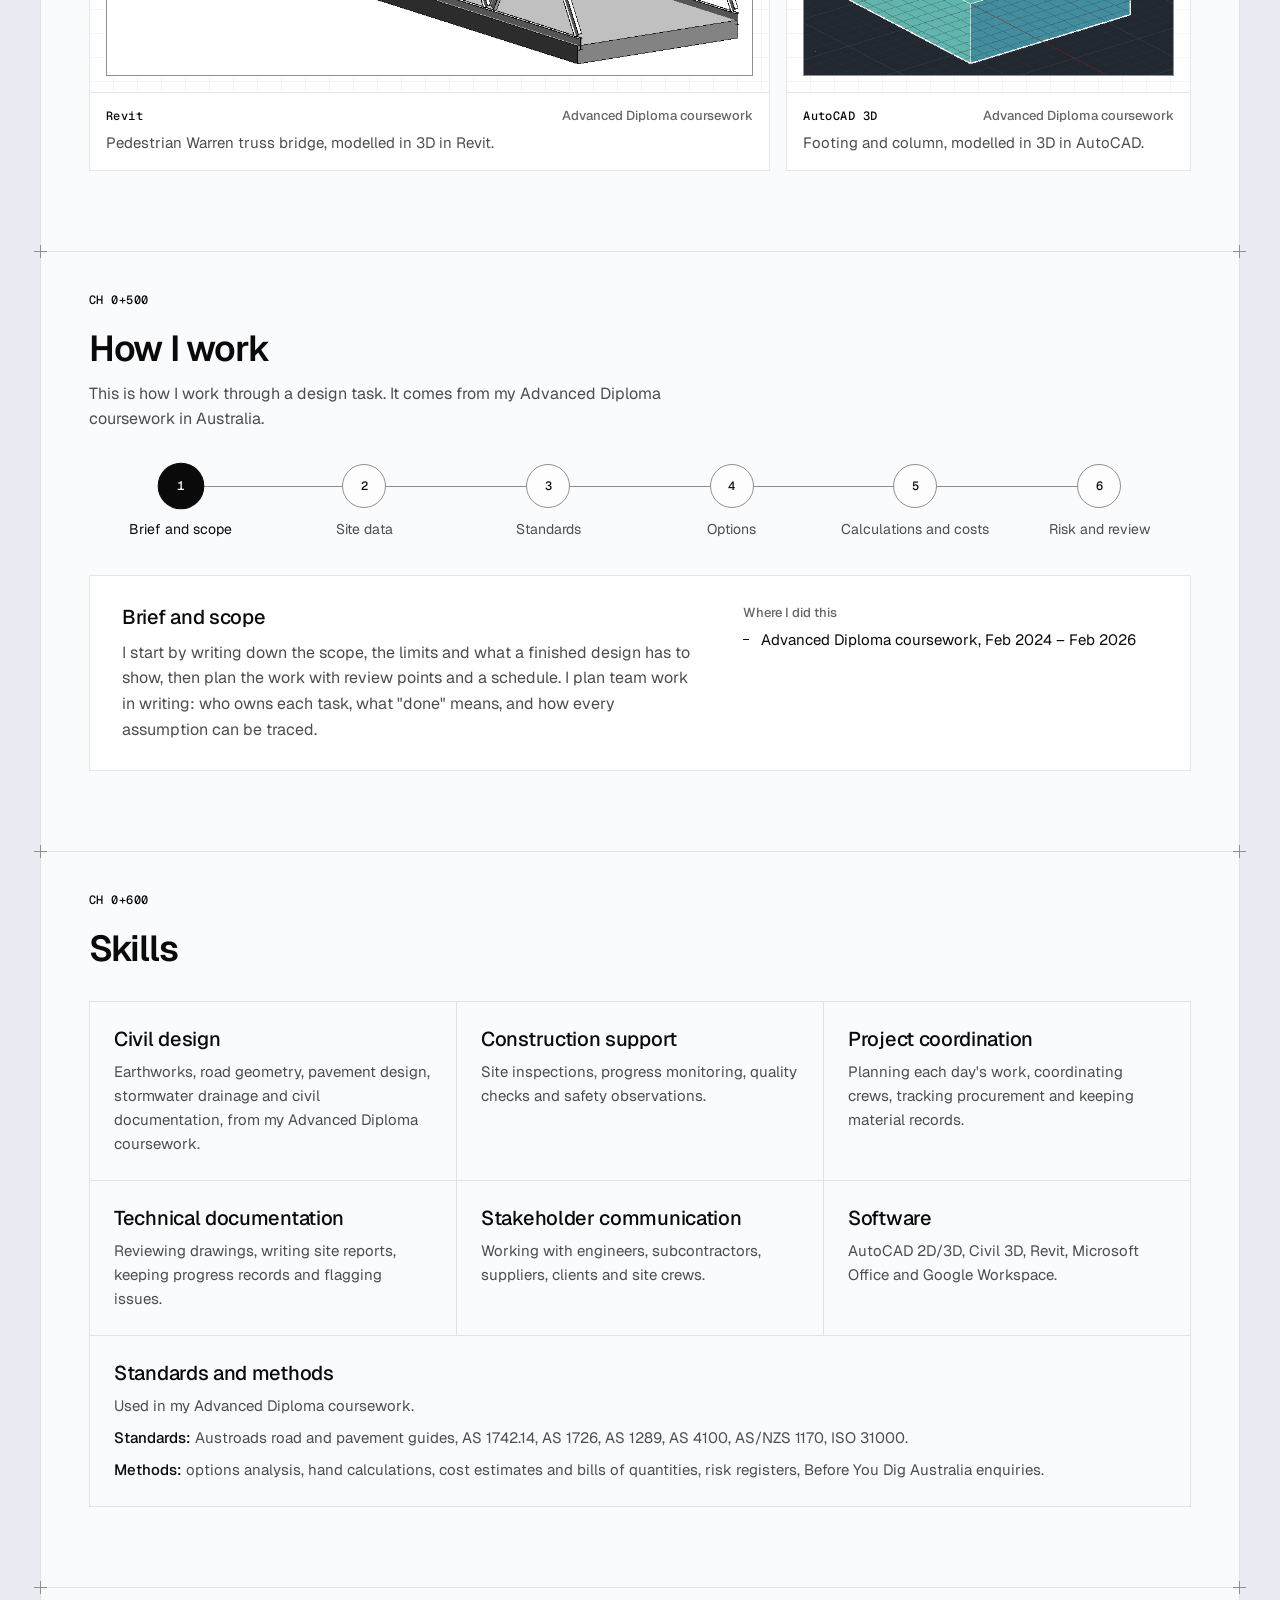
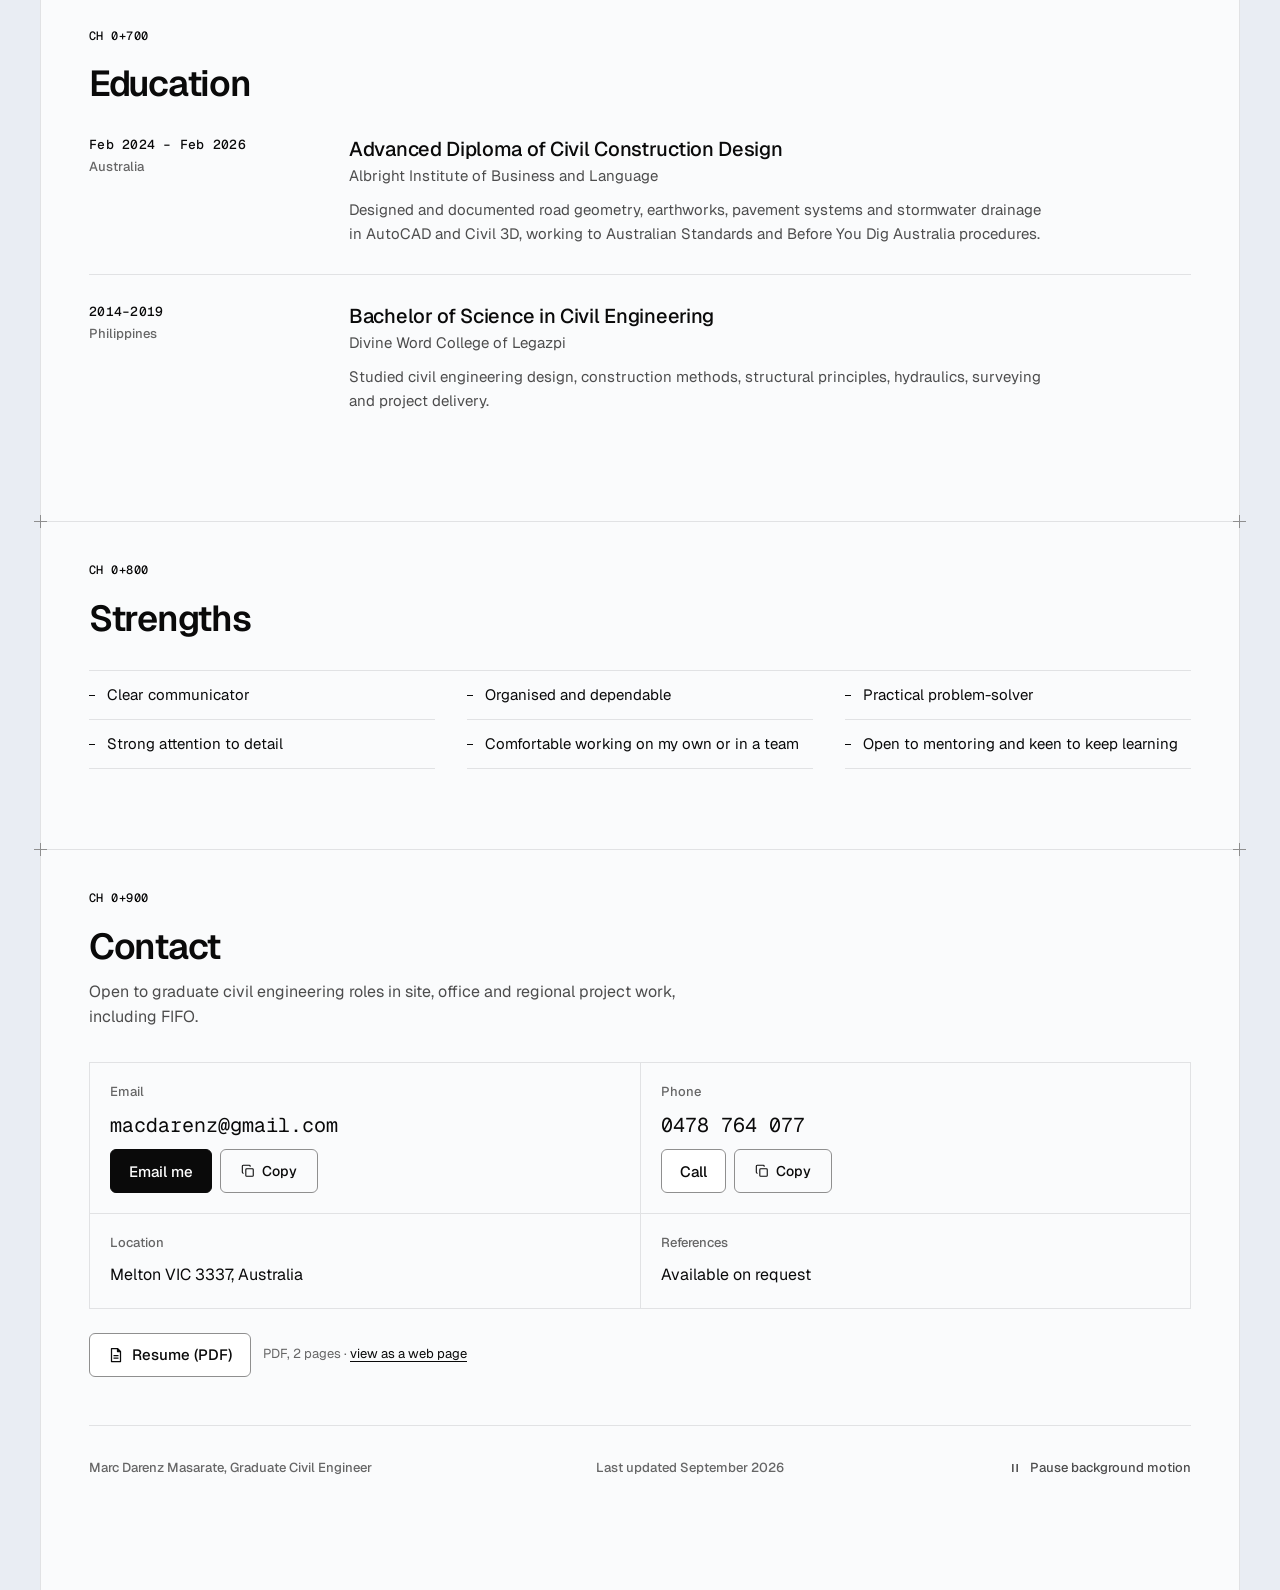
==== commit dd3446d7: "Finish Drawings section, add site photos and Marc's approved lines - Subdivision card: two site phot" ====
--- a/index.html
+++ b/index.html
@@ -356,7 +356,28 @@
             </div>
             <div class="detail-b">
               <p>I helped with site inspections, daily coordination and quality checks, tracked procurement and materials, and prepared site reports and material records.</p>
-              <p class="ph">[Site photos not added yet]</p>
+              <div class="plates shots">
+              <figure class="plate">
+                <a class="plate-view" href="assets/photos/subdivision-site-1.jpg">
+                  <img src="assets/photos/subdivision-site-1.jpg" width="1080" height="1080" loading="lazy" decoding="async" alt="Two-storey house with a carport, where a person in dark work clothes stands beside a red van, and scaffolding along the side of the house.">
+                  <span class="plate-zoom" aria-hidden="true"><svg viewBox="0 0 16 16" focusable="false"><path d="M9.5 2.5h4v4M13.5 2.5L9 7M6.5 13.5h-4v-4M2.5 13.5L7 9"/></svg></span>
+                </a>
+                <figcaption class="plate-cap">
+                  <div class="plate-meta"><p class="plate-tool">Site photo</p><p class="label">Philippines, 2019</p></div>
+                  <p class="plate-text">A house in the subdivision, with scaffolding still up along the side.</p>
+                </figcaption>
+              </figure>
+              <figure class="plate">
+                <a class="plate-view" href="assets/photos/subdivision-site-2.jpg">
+                  <img src="assets/photos/subdivision-site-2.jpg" width="1080" height="1078" loading="lazy" decoding="async" alt="Two-storey house with brown cladding and large windows, a ladder against the upper wall and scaffolding at the side, on a sloping block.">
+                  <span class="plate-zoom" aria-hidden="true"><svg viewBox="0 0 16 16" focusable="false"><path d="M9.5 2.5h4v4M13.5 2.5L9 7M6.5 13.5h-4v-4M2.5 13.5L7 9"/></svg></span>
+                </a>
+                <figcaption class="plate-cap">
+                  <div class="plate-meta"><p class="plate-tool">Site photo</p><p class="label">Philippines, 2019</p></div>
+                  <p class="plate-text">Another house in the subdivision during finishing works.</p>
+                </figcaption>
+              </figure>
+              </div>
             </div>
           </article>
 
@@ -392,7 +413,7 @@
         <p class="chain"><b>CH 0+400</b></p>
       </div>
       <h2 id="dwgs-title">Drawings</h2>
-      <p class="sec-intro">Drawings and models from my Advanced Diploma coursework.</p>
+      <p class="sec-intro">Drawings and models from my Advanced Diploma coursework. I draft in AutoCAD in 2D and 3D, and I have built a 3D bridge model in Revit.</p>
       <div class="plates sec-body">
         <figure class="plate plate-wide">
           <a class="plate-view" href="assets/drawings/road-cross-section.svg">
@@ -447,7 +468,7 @@
           <div class="ls-panel" id="mp-1">
             <div class="ls-main">
               <h3>Brief and scope</h3>
-              <p>I start by writing down the scope, the limits and what a finished design has to show, then plan the work with review points and a schedule.</p>
+              <p>I start by writing down the scope, the limits and what a finished design has to show, then plan the work with review points and a schedule. I plan team work in writing: who owns each task, what "done" means, and how every assumption can be traced.</p>
             </div>
             <div class="ls-side">
               <dl class="ls-src"><dt class="label">Where I did this</dt><dd>Advanced Diploma coursework, Feb 2024 – Feb 2026</dd></dl>
@@ -456,7 +477,7 @@
           <div class="ls-panel" id="mp-2">
             <div class="ls-main">
               <h3>Site data</h3>
-              <p>Before I design anything, I gather site data: published traffic counts, geological maps, drainage information and Before You Dig Australia enquiries, which I lodged myself.</p>
+              <p>I start with real data: published traffic volumes, geological maps, council drainage records and service searches. I make my own site evidence: I mapped vegetation from satellite data and drew the existing services from a Before You Dig Australia response.</p>
             </div>
             <div class="ls-side">
               <dl class="ls-src"><dt class="label">Where I did this</dt><dd>Advanced Diploma coursework, Feb 2024 – Feb 2026</dd></dl>
@@ -474,7 +495,7 @@
           <div class="ls-panel" id="mp-4">
             <div class="ls-main">
               <h3>Options</h3>
-              <p>I work up at least three options and write down why each one is kept or dropped. In my coursework I did this for pavement treatments, intersection layouts, investigation plans and footing types.</p>
+              <p>I compare more than one option and write down why I chose one over the others. In my coursework I did this for pavement treatments, intersection layouts, investigation plans and footing types.</p>
             </div>
             <div class="ls-side">
               <dl class="ls-src"><dt class="label">Where I did this</dt><dd>Advanced Diploma coursework, Feb 2024 – Feb 2026</dd></dl>
@@ -483,7 +504,7 @@
           <div class="ls-panel" id="mp-5">
             <div class="ls-main">
               <h3>Calculations and costs</h3>
-              <p>I back the chosen option with hand calculations, quantities and a cost estimate or bill of quantities, so someone else can check it.</p>
+              <p>I back the chosen option with hand calculations, quantities and a cost estimate or bill of quantities, so someone else can check it. I work structures by hand, using equilibrium and the method of joints, and show the results as clear force diagrams.</p>
             </div>
             <div class="ls-side">
               <dl class="ls-src"><dt class="label">Where I did this</dt><dd>Advanced Diploma coursework, Feb 2024 – Feb 2026</dd></dl>
@@ -492,7 +513,7 @@
           <div class="ls-panel" id="mp-6">
             <div class="ls-main">
               <h3>Risk and review</h3>
-              <p>I keep a risk register and rate each risk by likelihood and consequence. I check the design against the brief, date my revisions, and write down my assumptions and sources so they can be checked.</p>
+              <p>I keep a risk register and rate each risk by likelihood and consequence. I check the design against the brief, date my revisions, and write down my assumptions and sources so they can be checked. I revise my work through several versions and act on feedback.</p>
             </div>
             <div class="ls-side">
               <dl class="ls-src"><dt class="label">Where I did this</dt><dd>Advanced Diploma coursework, Feb 2024 – Feb 2026</dd></dl>
--- a/assets/styles.css
+++ b/assets/styles.css
@@ -293,6 +293,8 @@
 
 /* ---------- Drawings: each sheet on a drafting mat; larger view in a dialog with JS ---------- */
 .plates{display:flex;flex-wrap:wrap;gap:16px}
+.shots{gap:12px}
+.shots .plate{flex:1 1 200px}
 .plate{--mp:12px;flex:1 1 100%;min-width:0;display:flex;flex-direction:column;border:1px solid var(--line);background:var(--paper)}
 /* Wide screens: the road section takes the full row; the other two share a row, sized so both images are the same height */
 @media (min-width:760px){
@@ -337,8 +339,13 @@
   .viewer{width:100%;border-inline:0}
   .viewer-stage{padding:0}
 }
+/* Short screens too narrow for the side caption (such as 400% zoom): keep room for the drawing and let the dialog scroll */
+@media (max-height:559.98px) and (min-aspect-ratio:1/1) and (max-aspect-ratio:4/3){
+  .viewer{overflow-y:auto}
+  .viewer-box{height:auto;min-height:100%;grid-template-rows:auto minmax(9rem,1fr)}
+}
 @media (max-height:559.98px) and (min-aspect-ratio:4/3){
-  .viewer-box{grid-template-areas:"stage head";grid-template-rows:minmax(0,1fr);grid-template-columns:minmax(0,1fr) minmax(200px,30%)}
+  .viewer-box{height:100%;grid-template-areas:"stage head";grid-template-rows:minmax(0,1fr);grid-template-columns:minmax(0,1fr) minmax(200px,30%)}
   .viewer-head{grid-template-columns:minmax(0,1fr);grid-template-areas:"close" "meta" "cap";align-content:start;overflow-y:auto;border-bottom:0;border-left:1px solid var(--line)}
   .viewer-close{justify-self:end}
 }
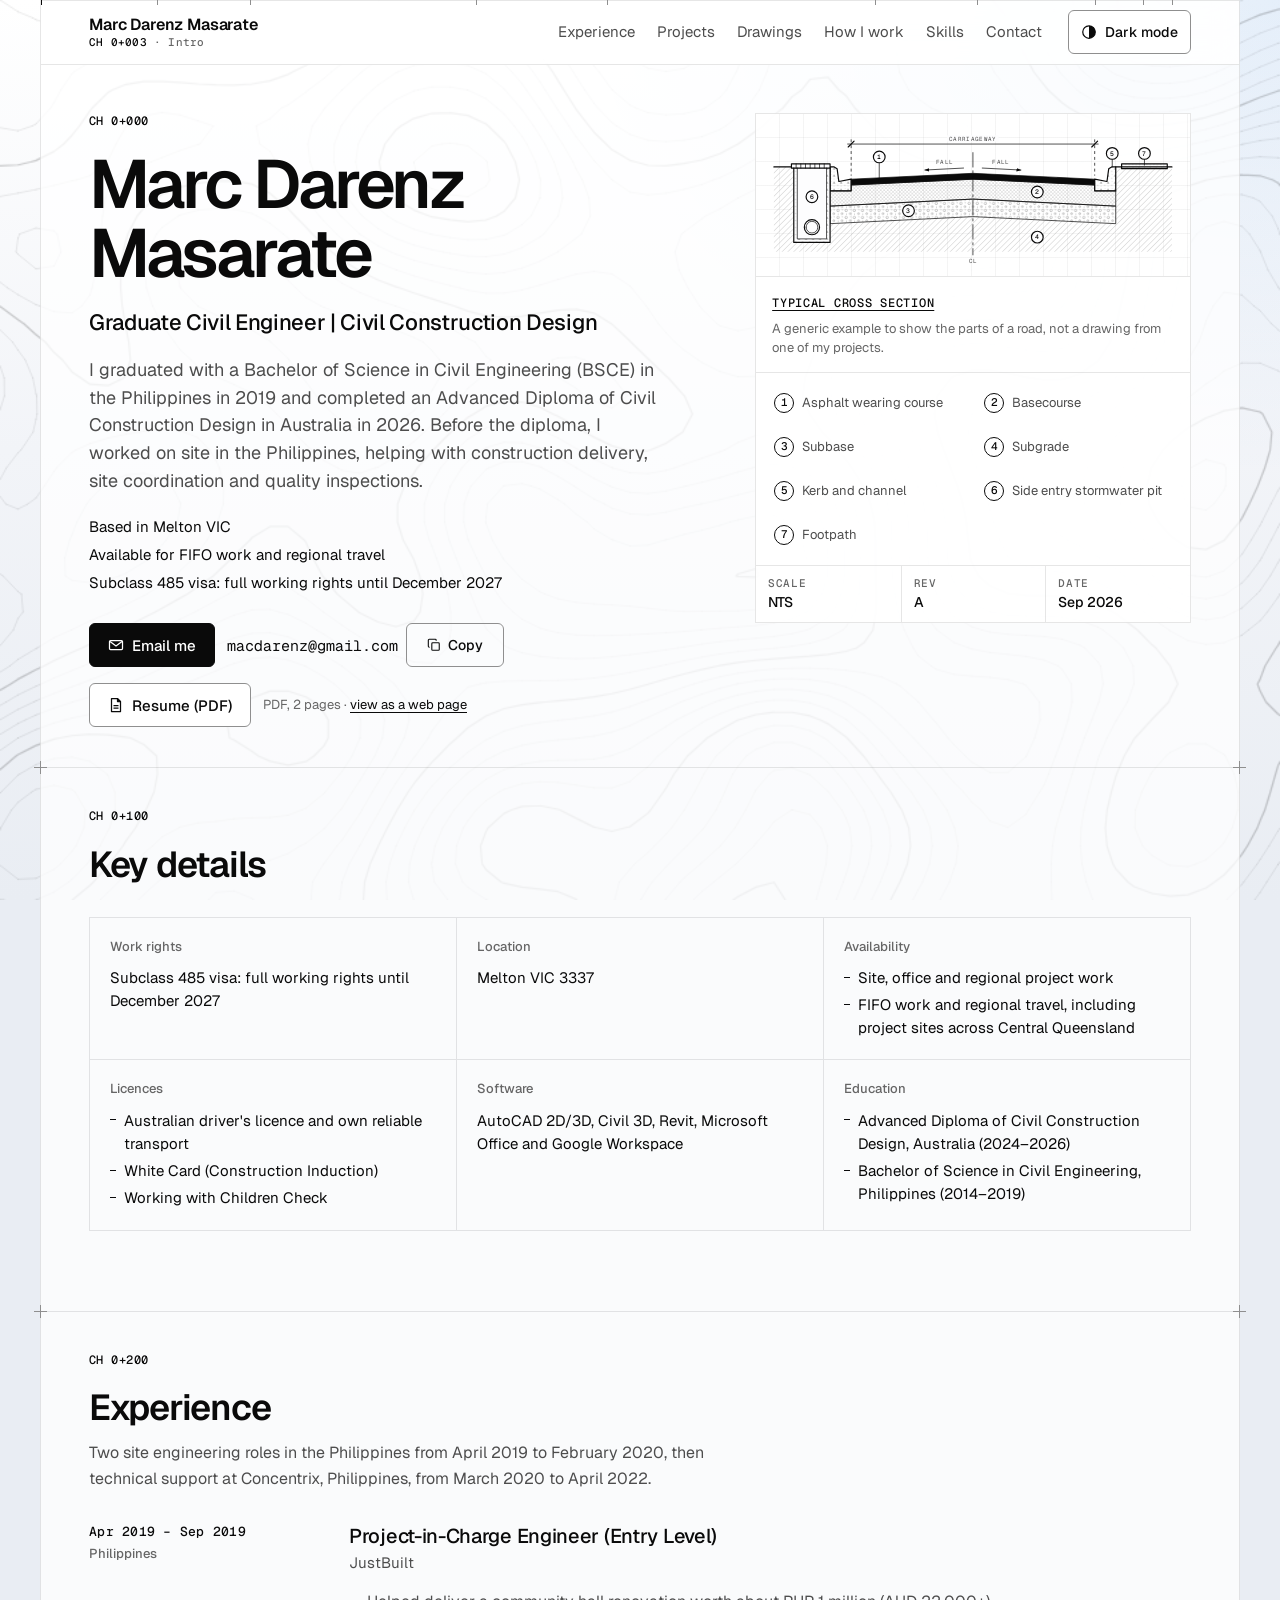
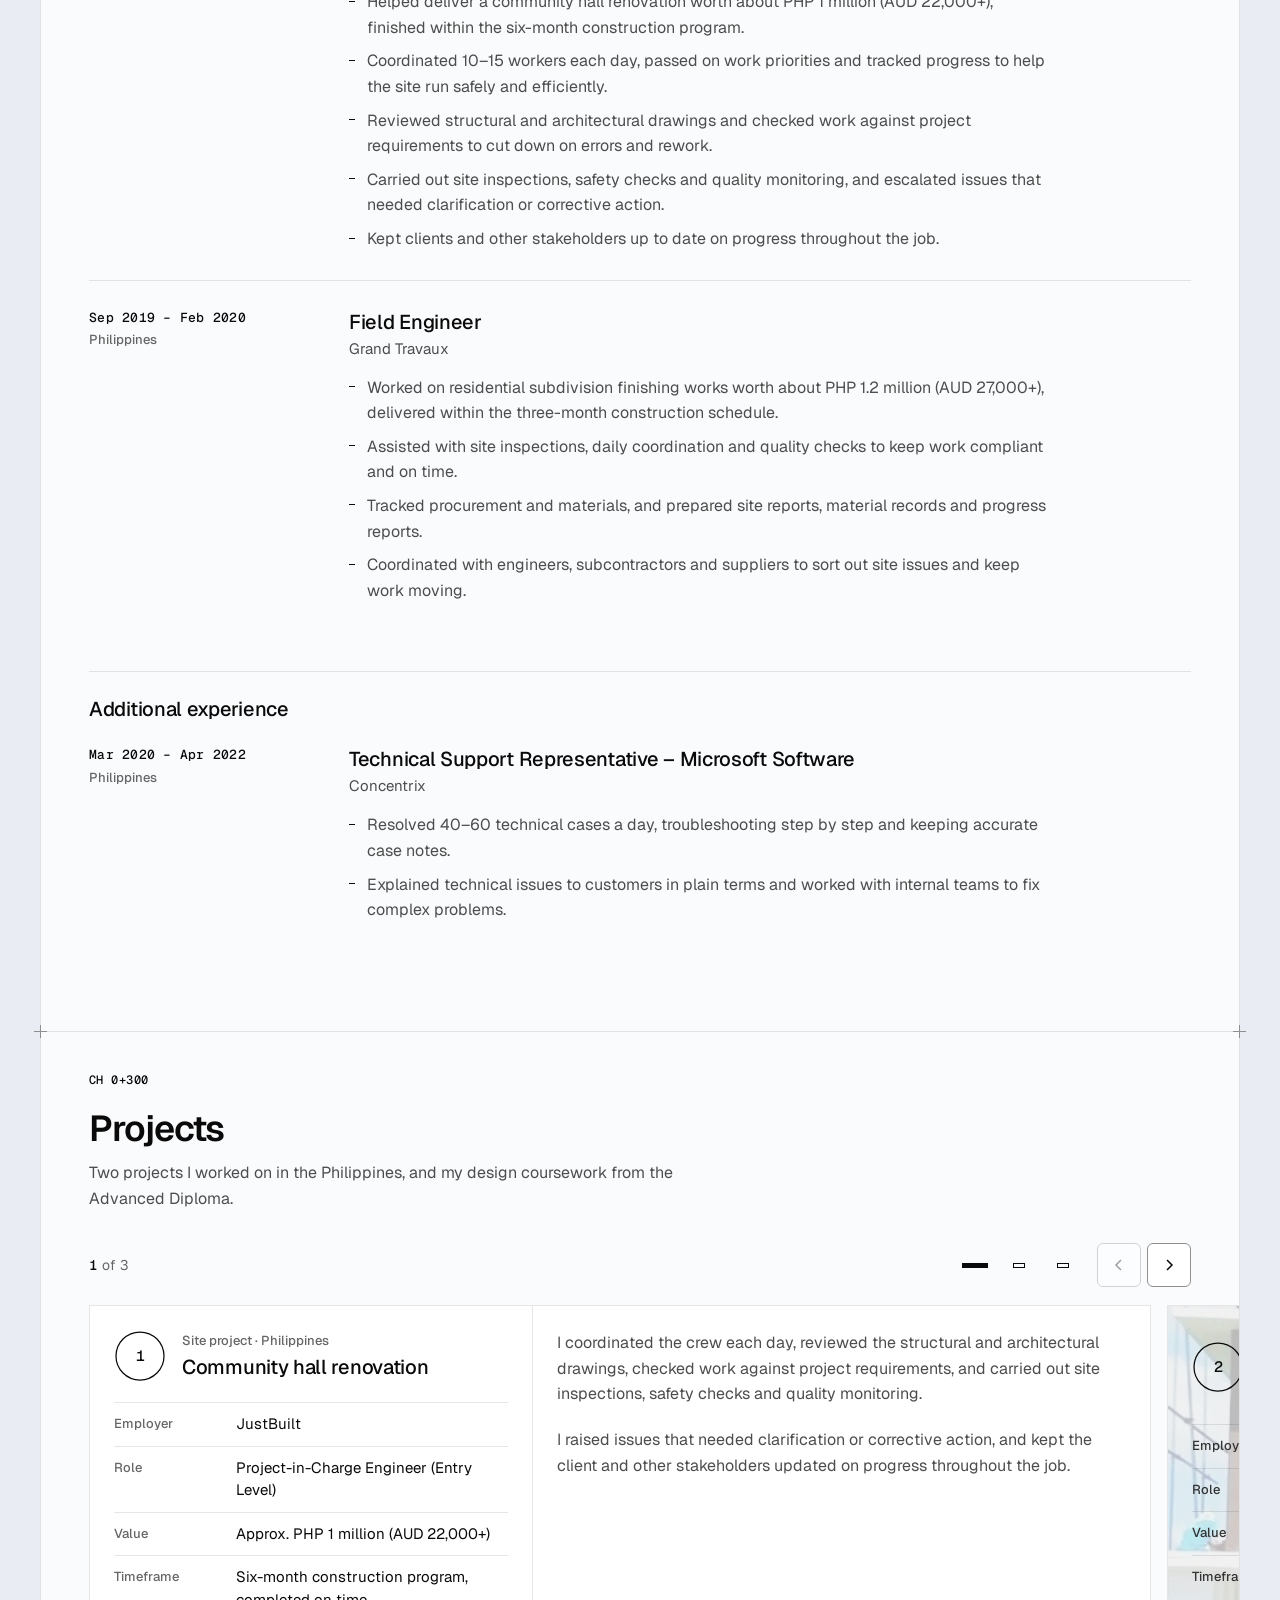
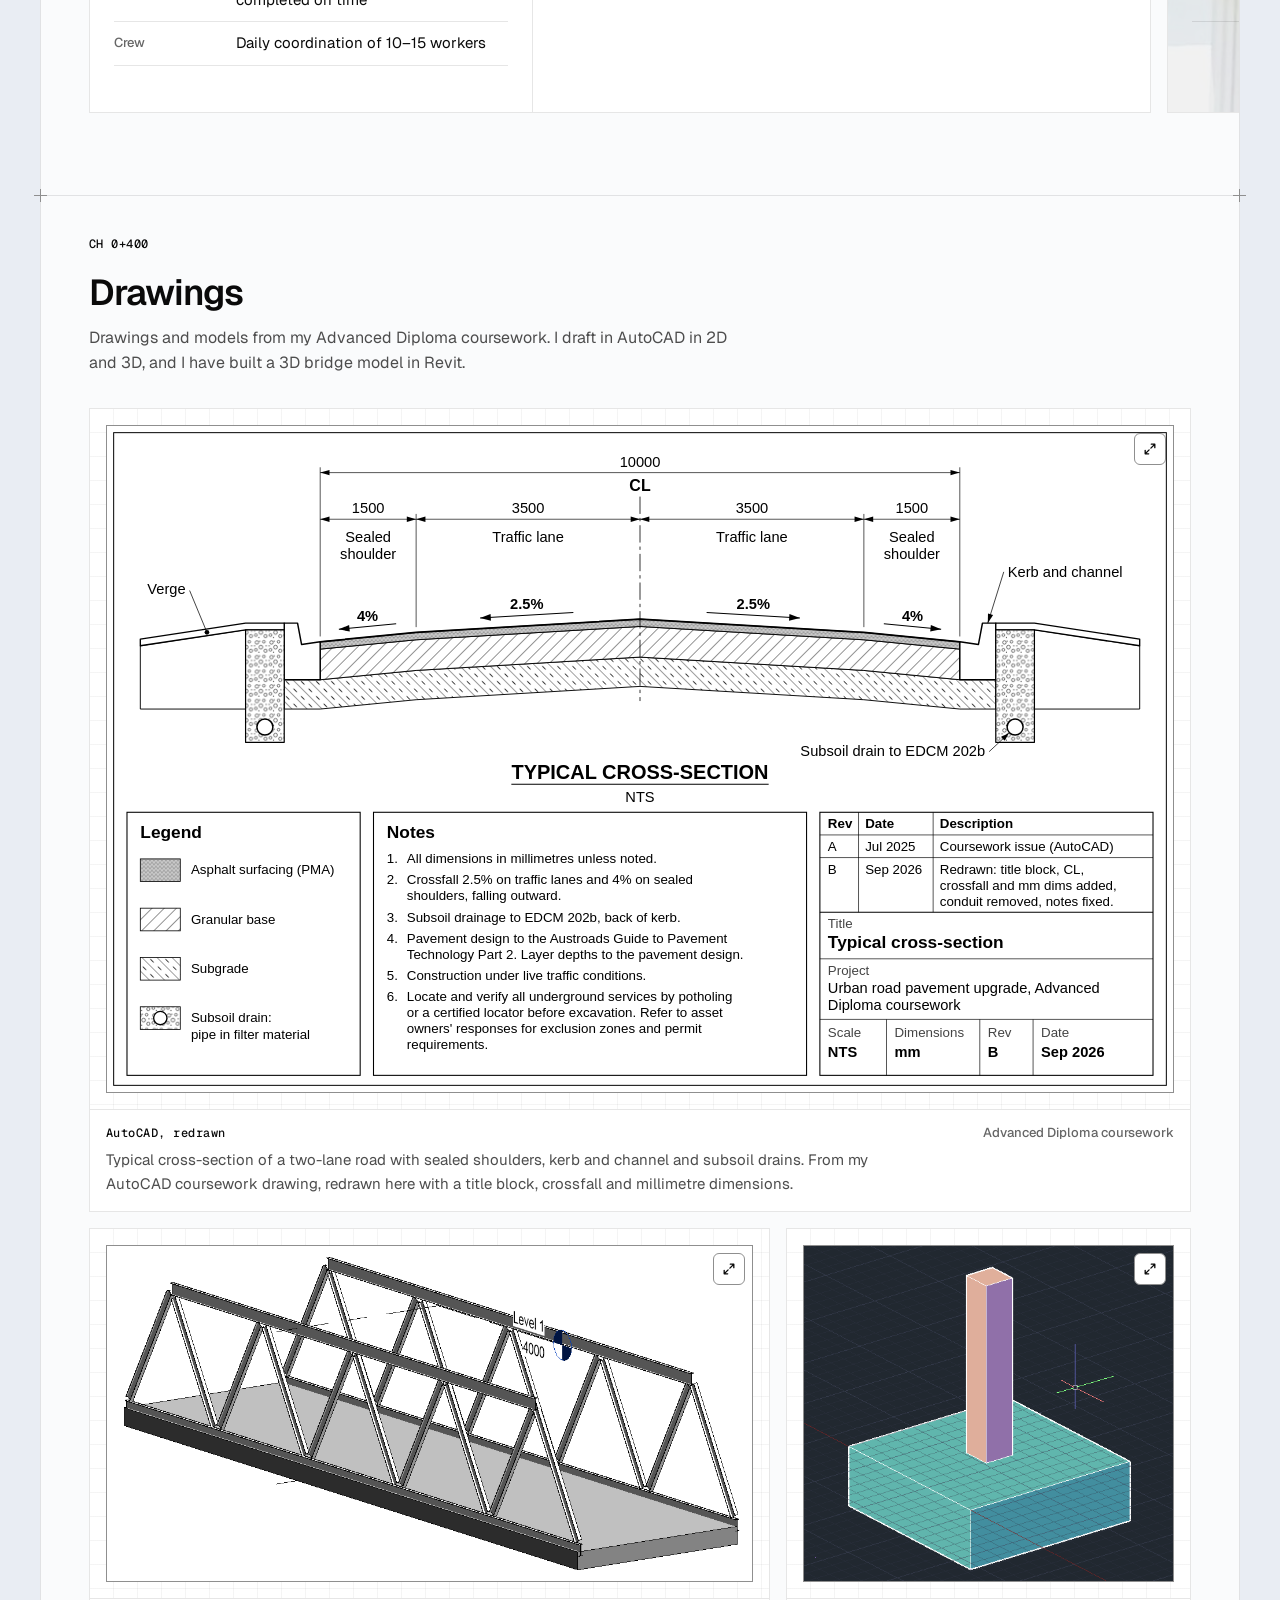
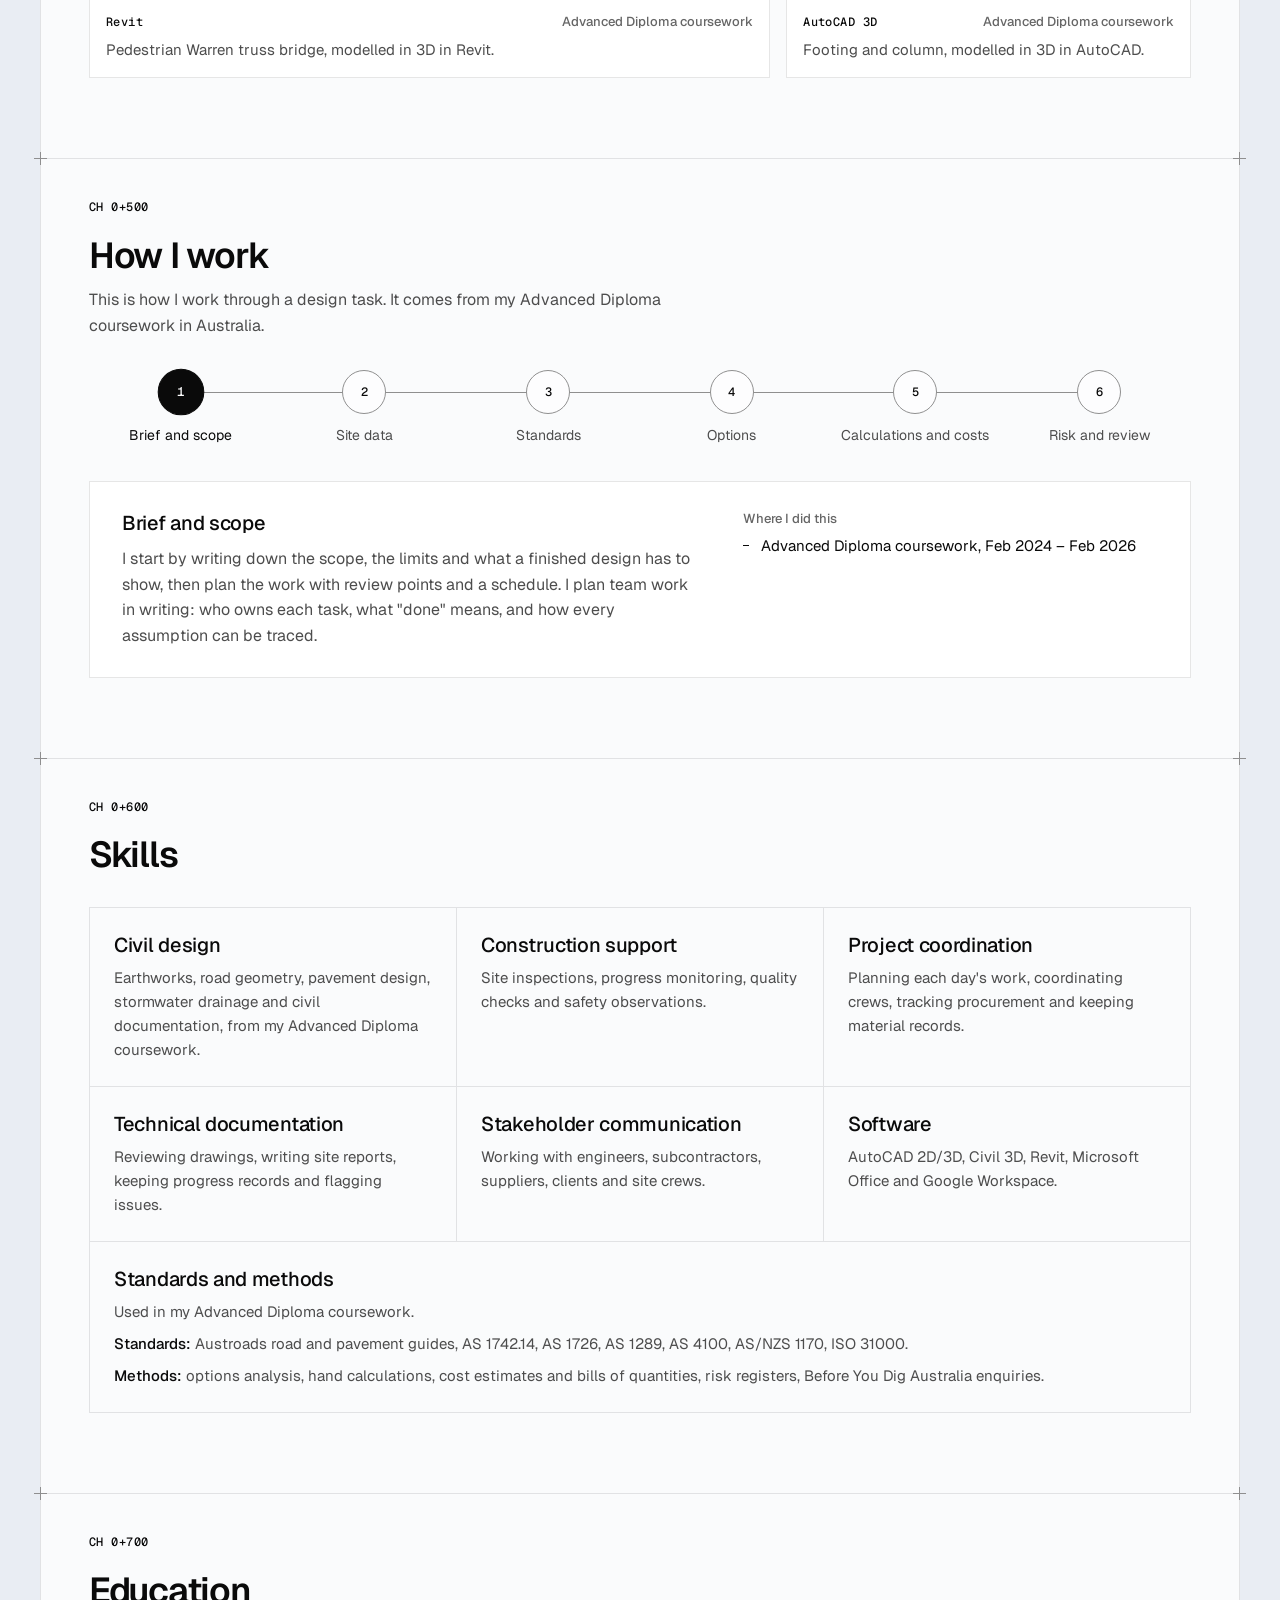
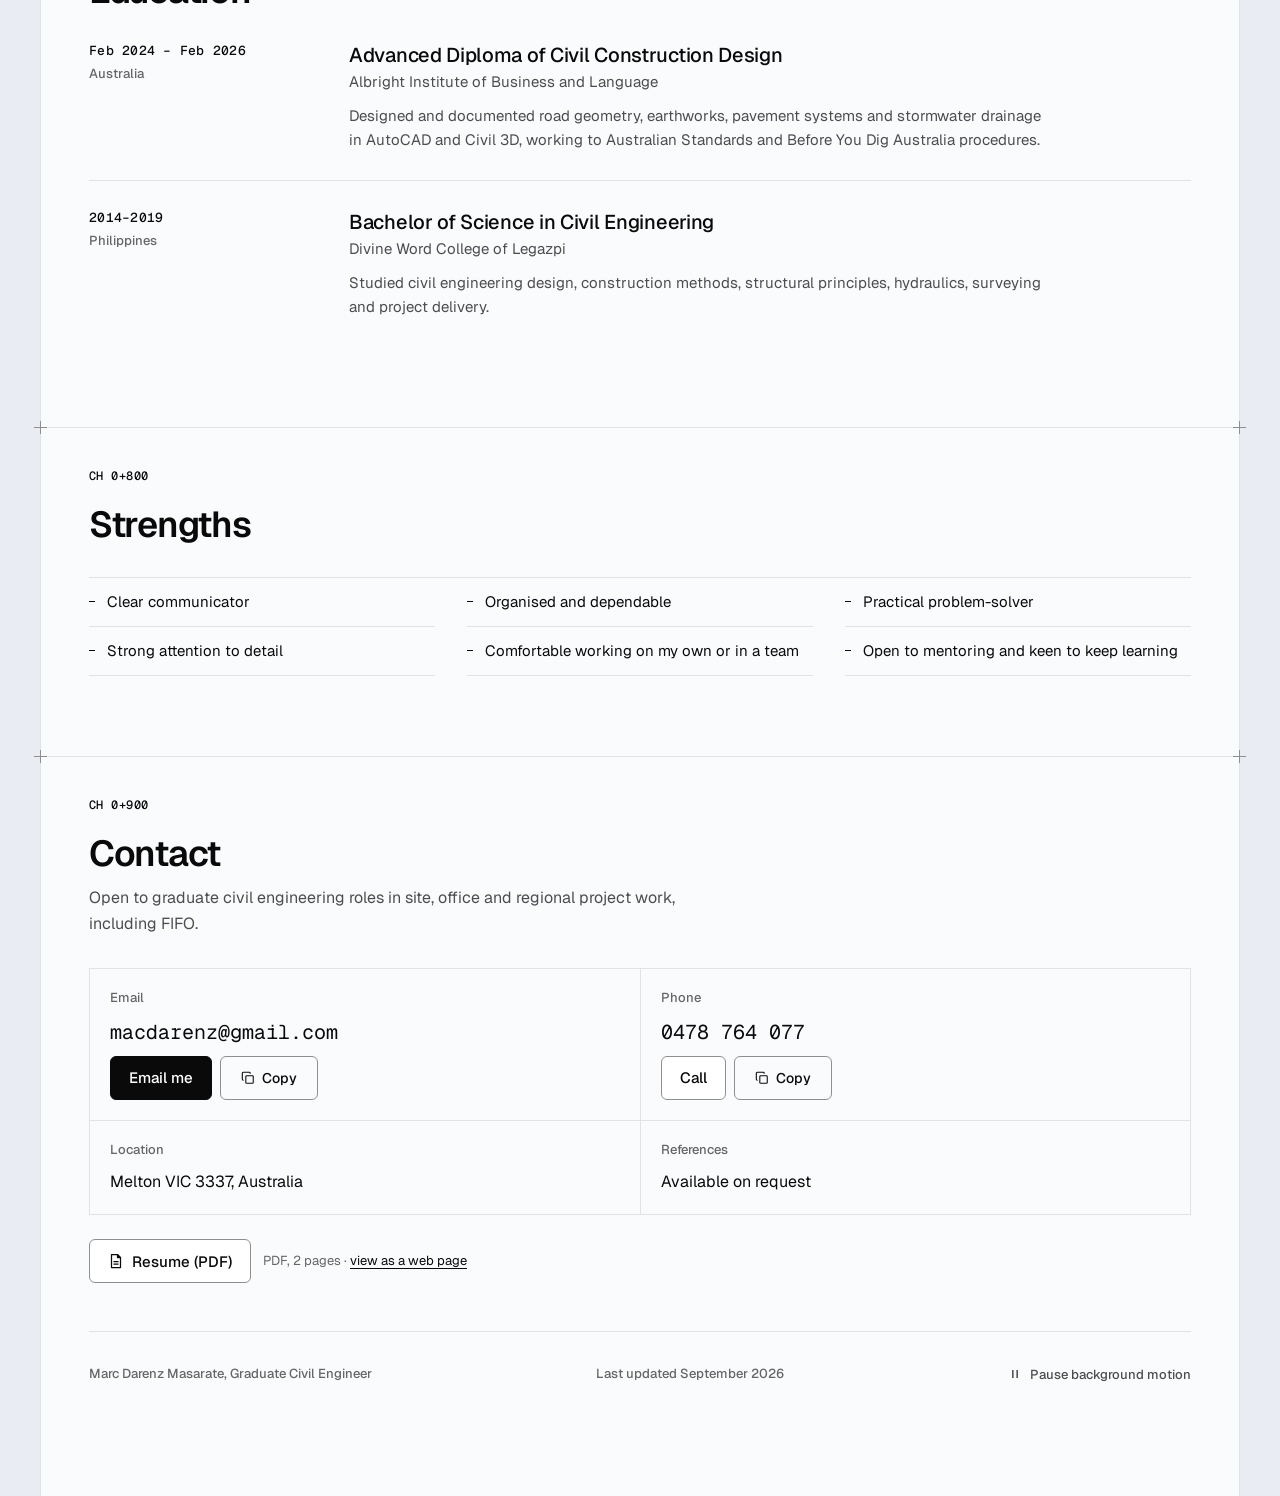
==== commit c231dcb9: "Subdivision photos become the card background; stop stale-cache mixups - At Marc's request the two s" ====
--- a/index.html
+++ b/index.html
@@ -35,8 +35,8 @@
 <link rel="preconnect" href="https://fonts.googleapis.com">
 <link rel="preconnect" href="https://fonts.gstatic.com" crossorigin>
 <link rel="stylesheet" href="https://fonts.googleapis.com/css2?family=Geist:wght@400;500;600&family=Geist+Mono:wght@400;500&display=swap">
-<link rel="stylesheet" href="assets/styles.css">
-<script src="assets/main.js" defer></script>
+<link rel="stylesheet" href="assets/styles.css?v=8">
+<script src="assets/main.js?v=8" defer></script>
 <script type="application/ld+json">
 {
   "@context": "https://schema.org",
@@ -341,7 +341,8 @@
             </div>
           </article>
 
-          <article class="detail" role="group" aria-roledescription="slide" aria-label="2 of 3">
+          <article class="detail detail-photo" role="group" aria-roledescription="slide" aria-label="2 of 3">
+            <div class="detail-bg" aria-hidden="true"><span class="bg-1"></span><span class="bg-2"></span></div>
             <div class="detail-a">
               <div class="detail-head">
                 <svg class="bubble" viewBox="0 0 52 52" aria-hidden="true" focusable="false"><circle class="b-ln" cx="26" cy="26" r="24"/><text x="26" y="26" dy=".36em" text-anchor="middle">2</text></svg>
@@ -356,28 +357,7 @@
             </div>
             <div class="detail-b">
               <p>I helped with site inspections, daily coordination and quality checks, tracked procurement and materials, and prepared site reports and material records.</p>
-              <div class="plates shots">
-              <figure class="plate">
-                <a class="plate-view" href="assets/photos/subdivision-site-1.jpg">
-                  <img src="assets/photos/subdivision-site-1.jpg" width="1080" height="1080" loading="lazy" decoding="async" alt="Two-storey house with a carport, where a person in dark work clothes stands beside a red van, and scaffolding along the side of the house.">
-                  <span class="plate-zoom" aria-hidden="true"><svg viewBox="0 0 16 16" focusable="false"><path d="M9.5 2.5h4v4M13.5 2.5L9 7M6.5 13.5h-4v-4M2.5 13.5L7 9"/></svg></span>
-                </a>
-                <figcaption class="plate-cap">
-                  <div class="plate-meta"><p class="plate-tool">Site photo</p><p class="label">Philippines, 2019</p></div>
-                  <p class="plate-text">A house in the subdivision, with scaffolding still up along the side.</p>
-                </figcaption>
-              </figure>
-              <figure class="plate">
-                <a class="plate-view" href="assets/photos/subdivision-site-2.jpg">
-                  <img src="assets/photos/subdivision-site-2.jpg" width="1080" height="1078" loading="lazy" decoding="async" alt="Two-storey house with brown cladding and large windows, a ladder against the upper wall and scaffolding at the side, on a sloping block.">
-                  <span class="plate-zoom" aria-hidden="true"><svg viewBox="0 0 16 16" focusable="false"><path d="M9.5 2.5h4v4M13.5 2.5L9 7M6.5 13.5h-4v-4M2.5 13.5L7 9"/></svg></span>
-                </a>
-                <figcaption class="plate-cap">
-                  <div class="plate-meta"><p class="plate-tool">Site photo</p><p class="label">Philippines, 2019</p></div>
-                  <p class="plate-text">Another house in the subdivision during finishing works.</p>
-                </figcaption>
-              </figure>
-              </div>
+              <p class="label bg-note">Background photos: houses in the subdivision during finishing works, Philippines, 2019.</p>
             </div>
           </article>
 
@@ -418,7 +398,7 @@
         <figure class="plate plate-wide">
           <a class="plate-view" href="assets/drawings/road-cross-section.svg">
             <img src="assets/drawings/road-cross-section.svg" width="1600" height="1000" loading="lazy" decoding="async" alt="Typical road cross-section: a crowned two-lane carriageway with 3500 mm lanes, 1500 mm sealed shoulders, kerb and channel and subsoil drains each side, with legend, notes and title block.">
-            <span class="plate-zoom" aria-hidden="true"><svg viewBox="0 0 16 16" focusable="false"><path d="M9.5 2.5h4v4M13.5 2.5L9 7M6.5 13.5h-4v-4M2.5 13.5L7 9"/></svg></span>
+            <span class="plate-zoom" aria-hidden="true"><svg viewBox="0 0 16 16" width="14" height="14" focusable="false"><path d="M9.5 2.5h4v4M13.5 2.5L9 7M6.5 13.5h-4v-4M2.5 13.5L7 9"/></svg></span>
           </a>
           <figcaption class="plate-cap">
             <div class="plate-meta"><p class="plate-tool">AutoCAD, redrawn</p><p class="label">Advanced Diploma coursework</p></div>
@@ -428,7 +408,7 @@
         <figure class="plate plate-bridge">
           <a class="plate-view" href="assets/drawings/truss-bridge-revit.png">
             <img src="assets/drawings/truss-bridge-revit.png" width="1115" height="580" loading="lazy" decoding="async" alt="3D view of a steel Warren truss pedestrian bridge with two trusses on a concrete deck.">
-            <span class="plate-zoom" aria-hidden="true"><svg viewBox="0 0 16 16" focusable="false"><path d="M9.5 2.5h4v4M13.5 2.5L9 7M6.5 13.5h-4v-4M2.5 13.5L7 9"/></svg></span>
+            <span class="plate-zoom" aria-hidden="true"><svg viewBox="0 0 16 16" width="14" height="14" focusable="false"><path d="M9.5 2.5h4v4M13.5 2.5L9 7M6.5 13.5h-4v-4M2.5 13.5L7 9"/></svg></span>
           </a>
           <figcaption class="plate-cap">
             <div class="plate-meta"><p class="plate-tool">Revit</p><p class="label">Advanced Diploma coursework</p></div>
@@ -438,7 +418,7 @@
         <figure class="plate plate-cad">
           <a class="plate-view" href="assets/drawings/footing-3d.png">
             <img src="assets/drawings/footing-3d.png" width="552" height="502" loading="lazy" decoding="async" alt="3D view of a square concrete footing with a column rising from its centre.">
-            <span class="plate-zoom" aria-hidden="true"><svg viewBox="0 0 16 16" focusable="false"><path d="M9.5 2.5h4v4M13.5 2.5L9 7M6.5 13.5h-4v-4M2.5 13.5L7 9"/></svg></span>
+            <span class="plate-zoom" aria-hidden="true"><svg viewBox="0 0 16 16" width="14" height="14" focusable="false"><path d="M9.5 2.5h4v4M13.5 2.5L9 7M6.5 13.5h-4v-4M2.5 13.5L7 9"/></svg></span>
           </a>
           <figcaption class="plate-cap">
             <div class="plate-meta"><p class="plate-tool">AutoCAD 3D</p><p class="label">Advanced Diploma coursework</p></div>
--- a/assets/styles.css
+++ b/assets/styles.css
@@ -293,8 +293,17 @@
 
 /* ---------- Drawings: each sheet on a drafting mat; larger view in a dialog with JS ---------- */
 .plates{display:flex;flex-wrap:wrap;gap:16px}
-.shots{gap:12px}
-.shots .plate{flex:1 1 200px}
+/* Project card with its own site photos behind a see-through sheet. Scrim and text tones are set so every
+   line keeps 4.5:1 even over the photo's darkest (light theme) or brightest (dark theme) pixel. */
+.detail-photo{position:relative;isolation:isolate;overflow:hidden;--scrim:rgba(255,255,255,.68);--fg-2:#262626;--fg-3:#333333}
+.detail-bg{position:absolute;inset:0;z-index:-1;pointer-events:none;background:var(--paper-s)}
+.detail-bg span{position:absolute;inset:0;background:center 40%/cover no-repeat}
+.detail-bg .bg-1{background-image:url(photos/subdivision-site-1.jpg)}
+.detail-bg .bg-2{background-image:url(photos/subdivision-site-2.jpg);opacity:0;animation:bgx 18s ease-in-out infinite}
+.detail-bg::after{content:"";position:absolute;inset:0;background:var(--scrim)}
+.motion-off .detail-bg .bg-2{animation-play-state:paused}
+@keyframes bgx{0%,40%{opacity:0}50%,90%{opacity:1}100%{opacity:0}}
+.detail-b > p.bg-note{font-size:.8125rem;color:var(--fg-3)}
 .plate{--mp:12px;flex:1 1 100%;min-width:0;display:flex;flex-direction:column;border:1px solid var(--line);background:var(--paper)}
 /* Wide screens: the road section takes the full row; the other two share a row, sized so both images are the same height */
 @media (min-width:760px){
@@ -480,3 +489,6 @@
 .caps > li.wide{grid-column:1/-1}
 .resume-row{display:flex;flex-wrap:wrap;align-items:center;gap:8px 12px;margin-top:24px}
 .note a{display:inline-block;padding-block:4px;color:var(--ink);text-underline-offset:3px}
+@media (prefers-color-scheme:dark){:root:not([data-theme="light"]) .detail-photo{--scrim:rgba(5,5,6,.68);--fg-2:#d6d6d6;--fg-3:#cfcfcf}}
+:root[data-theme="dark"] .detail-photo{--scrim:rgba(5,5,6,.68);--fg-2:#d6d6d6;--fg-3:#cfcfcf}
+@media (prefers-reduced-motion:reduce){.detail-bg .bg-2{animation:none}}
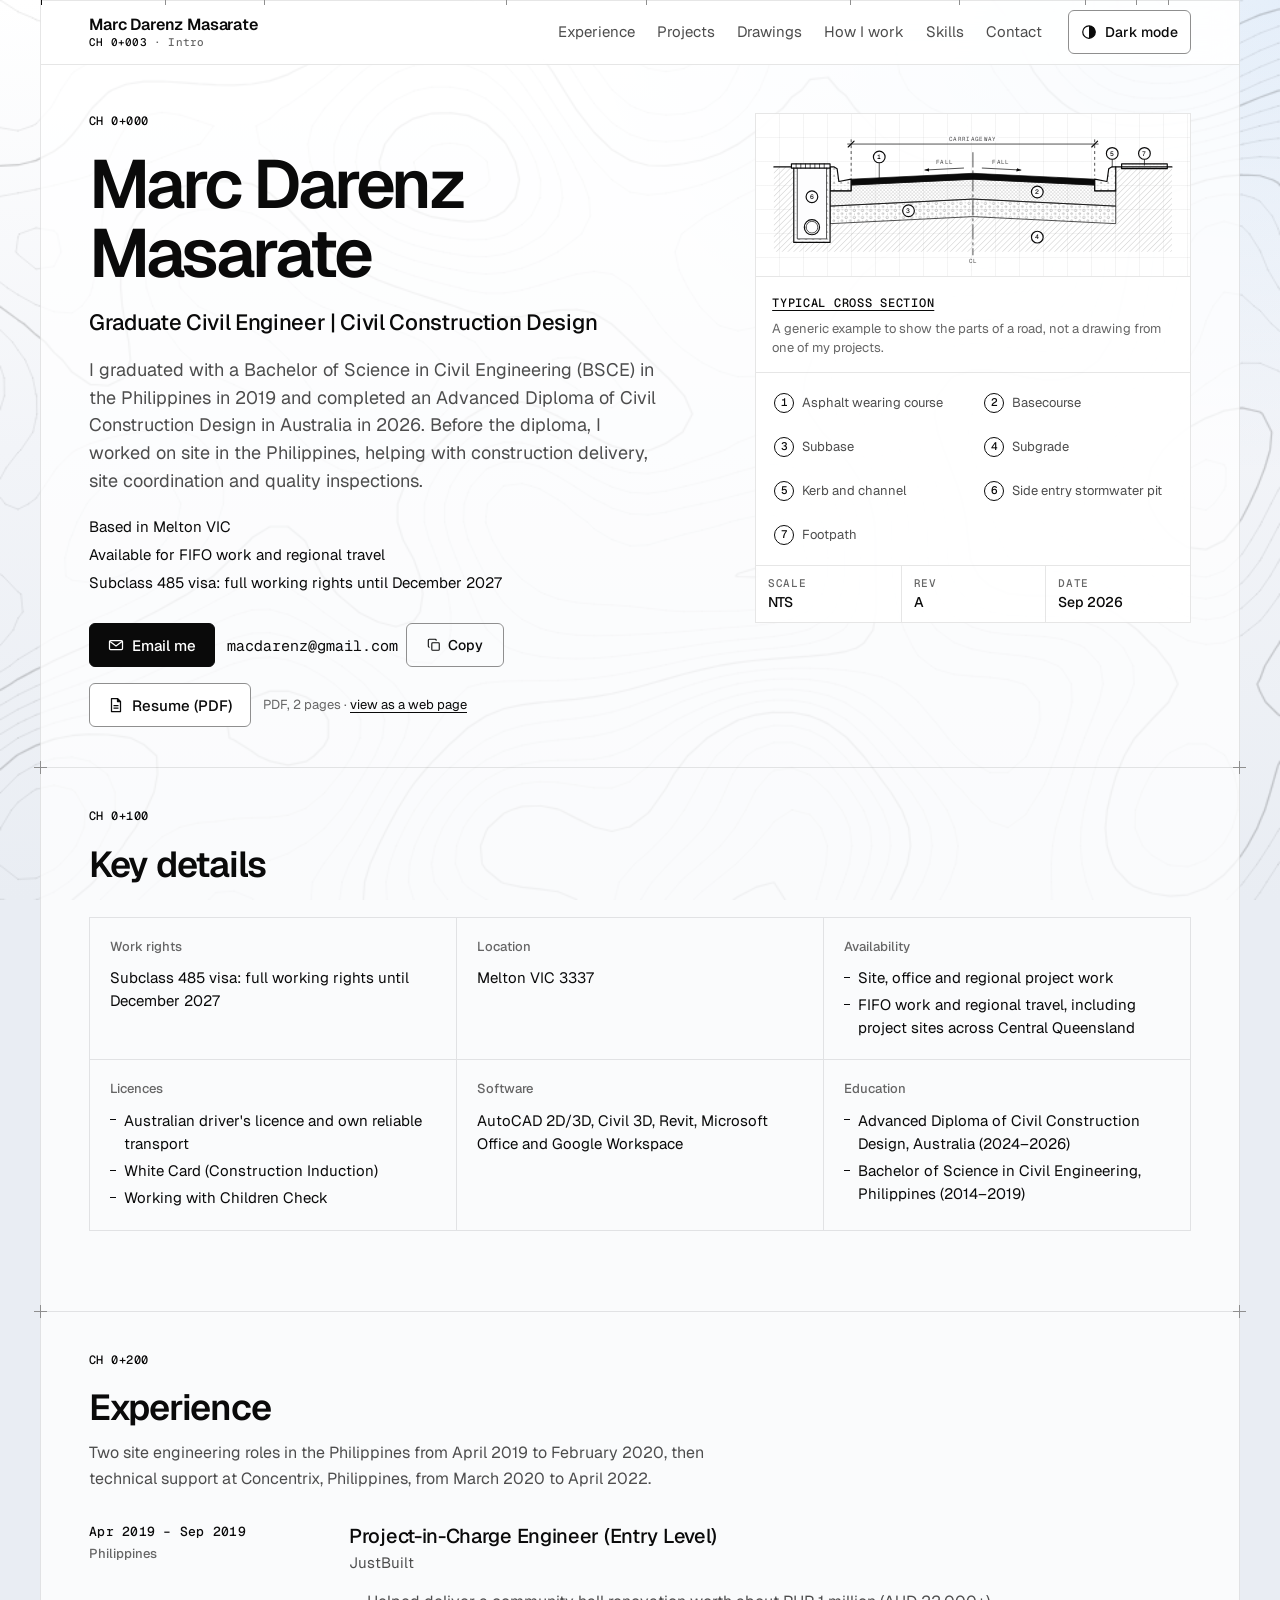
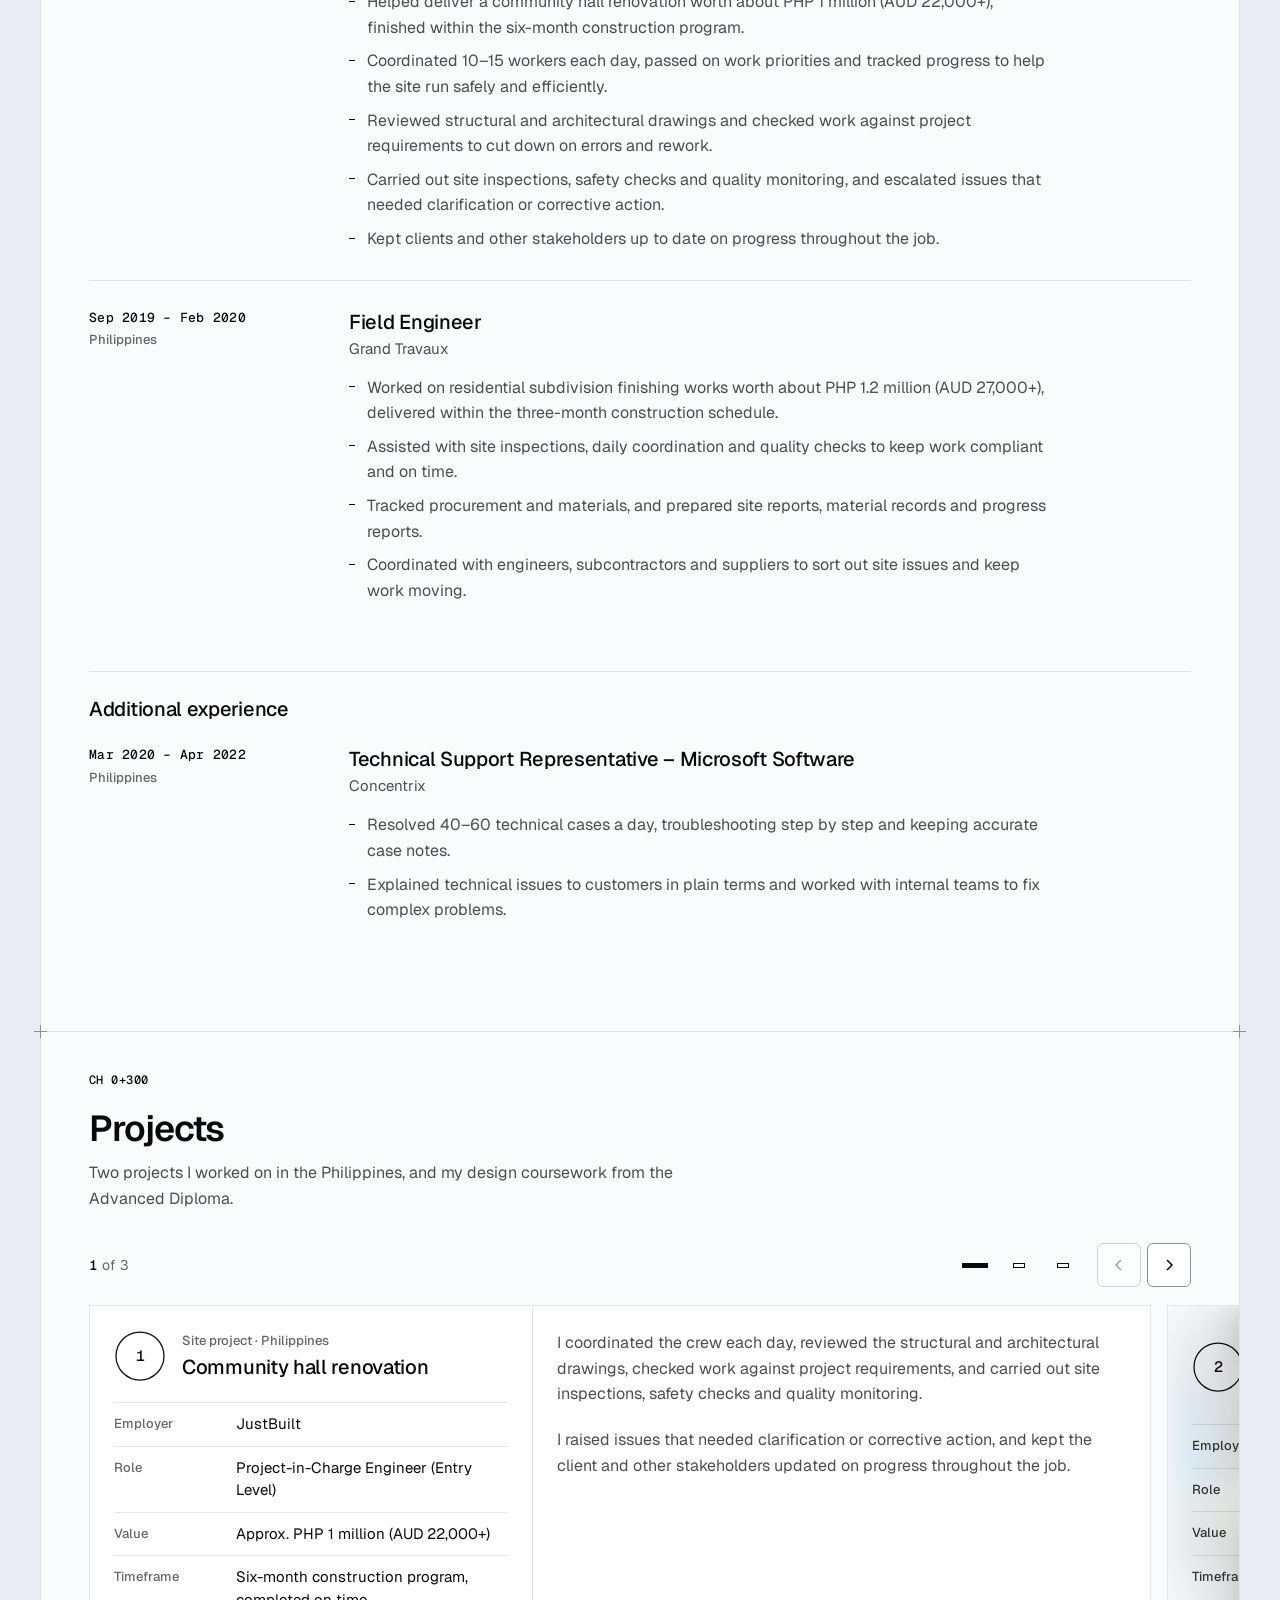
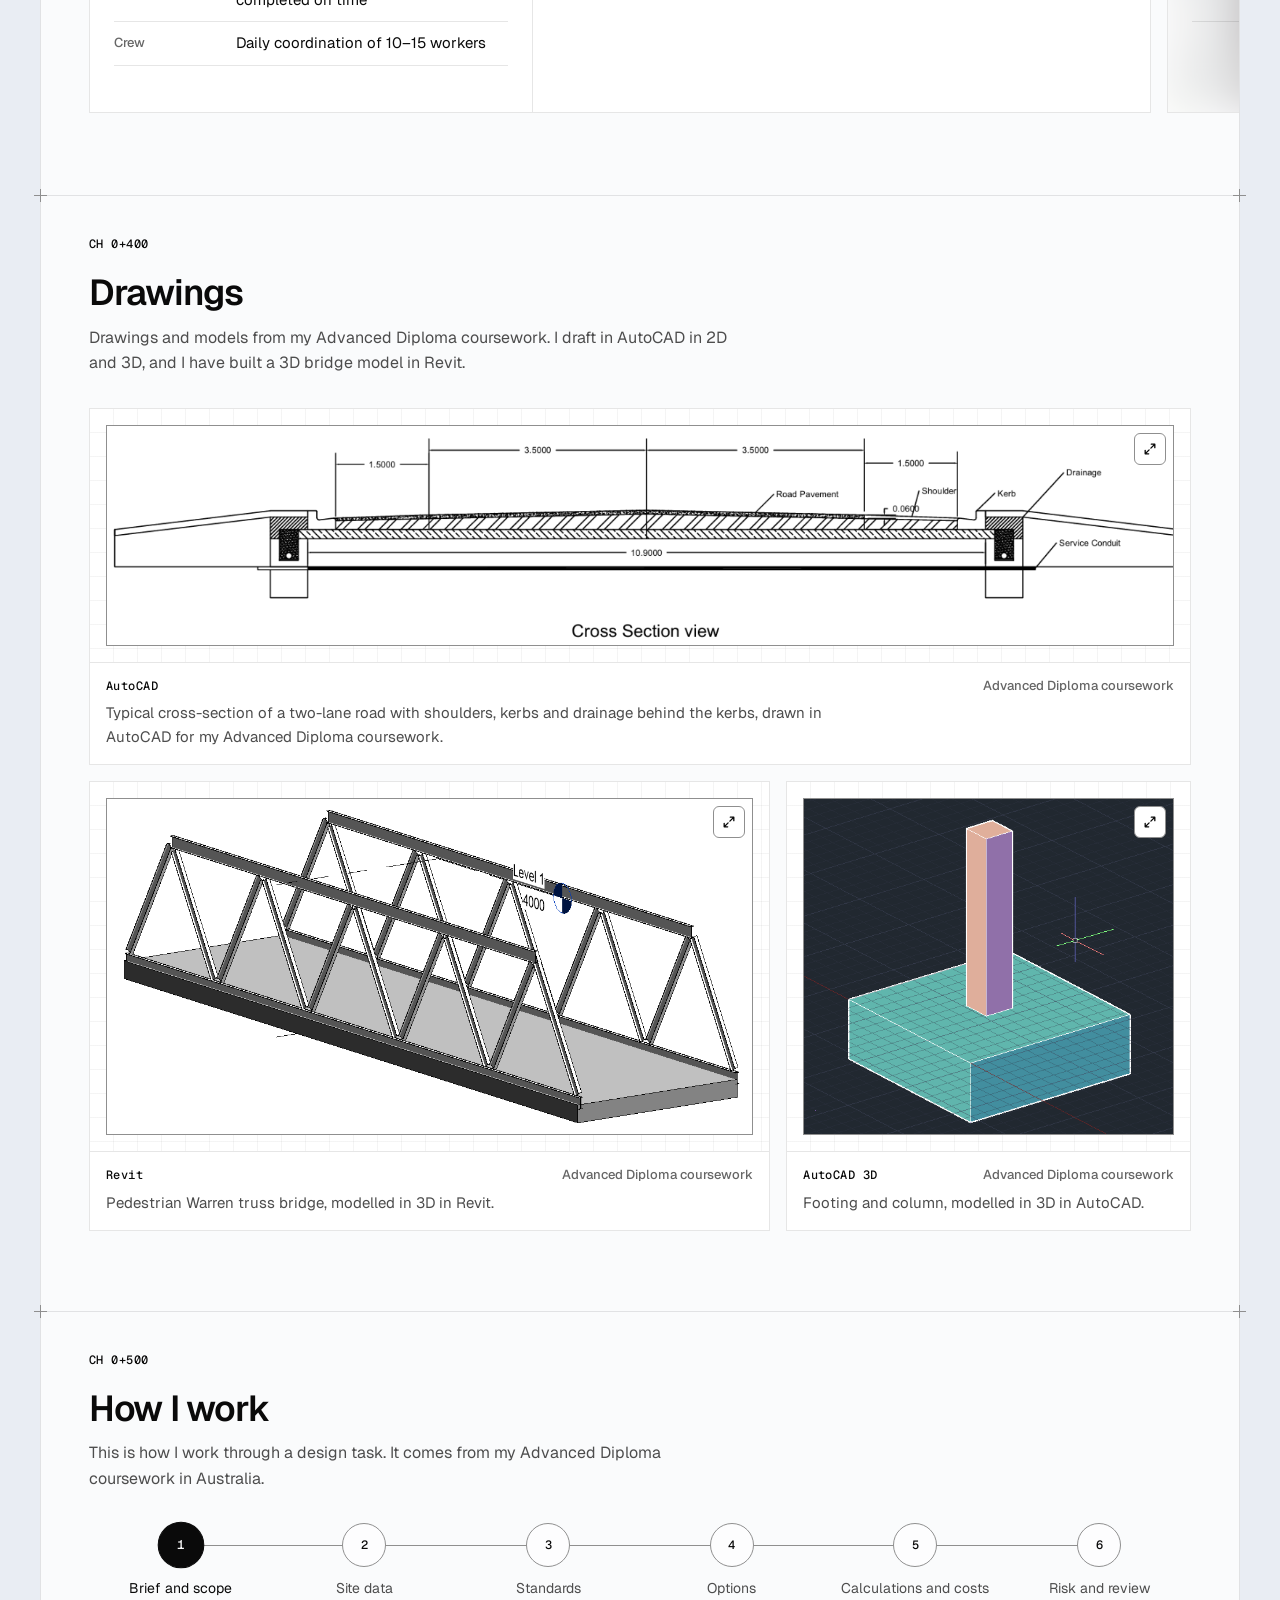
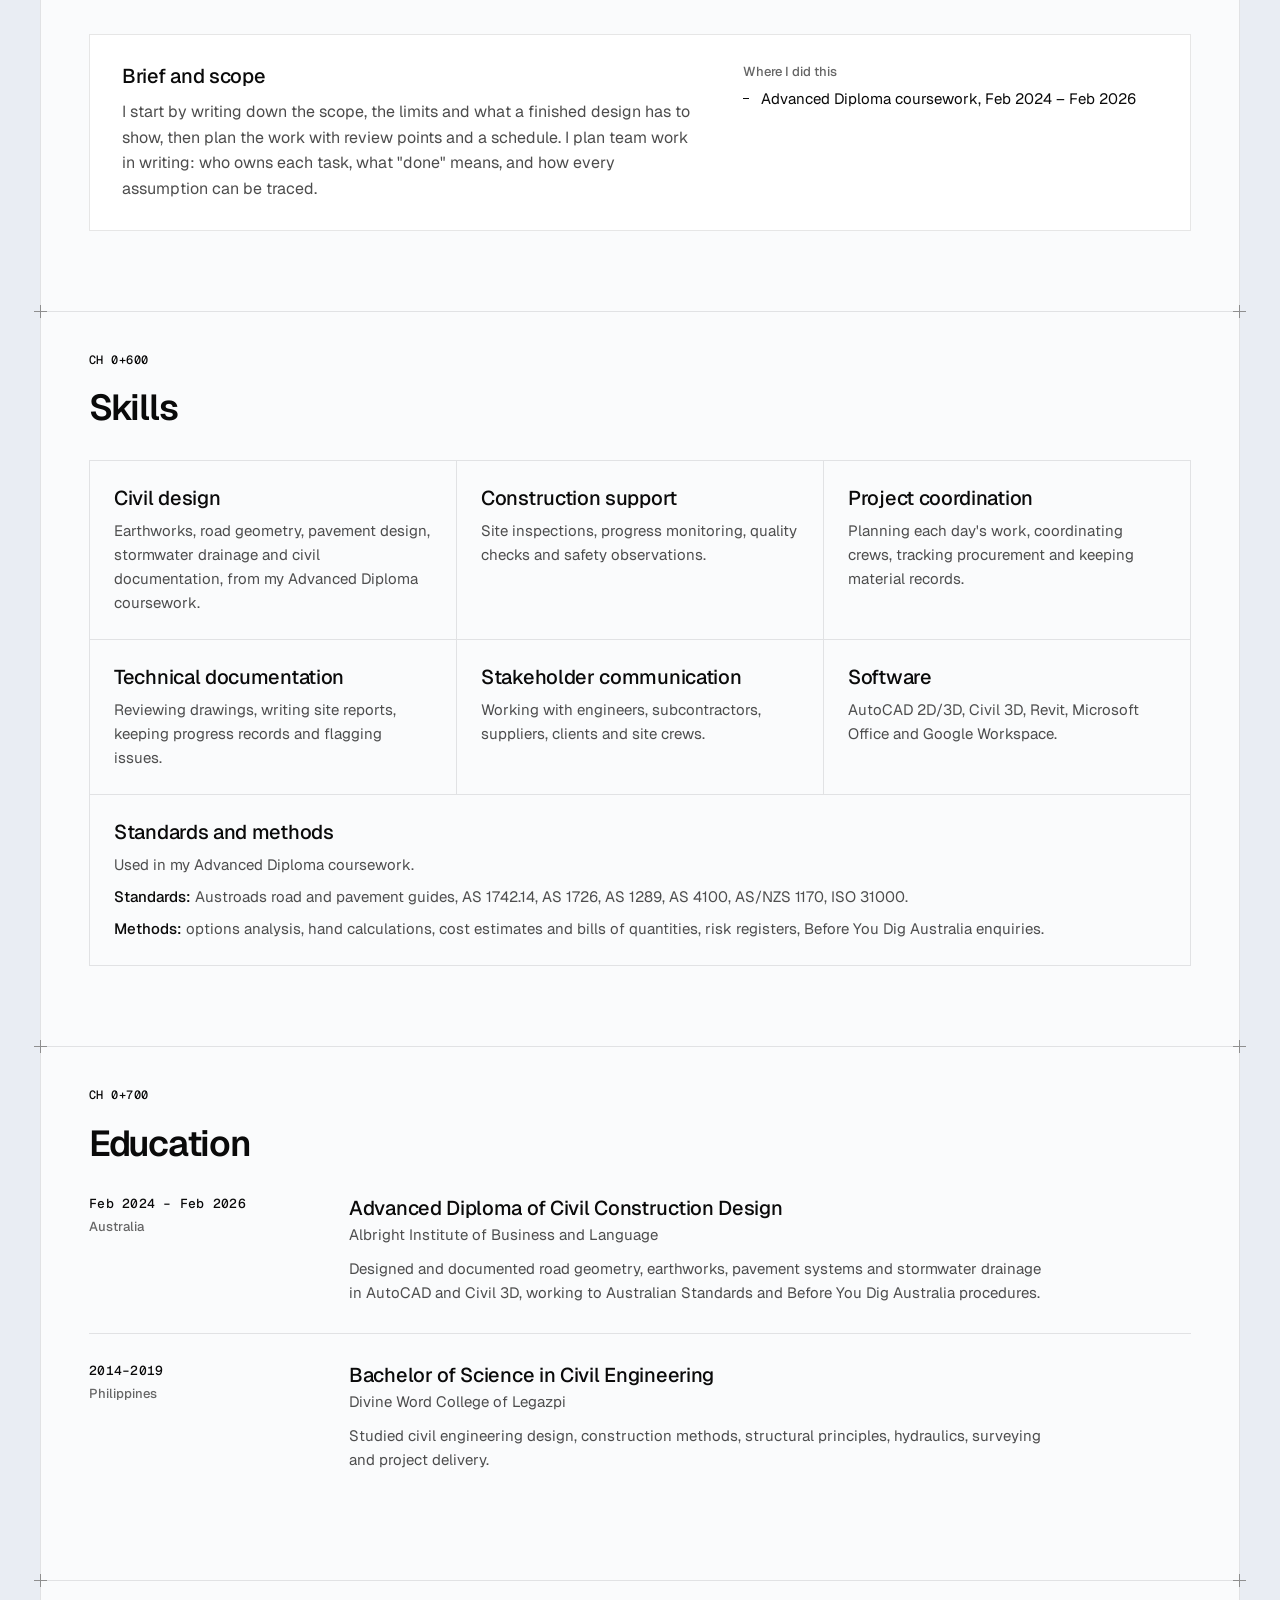
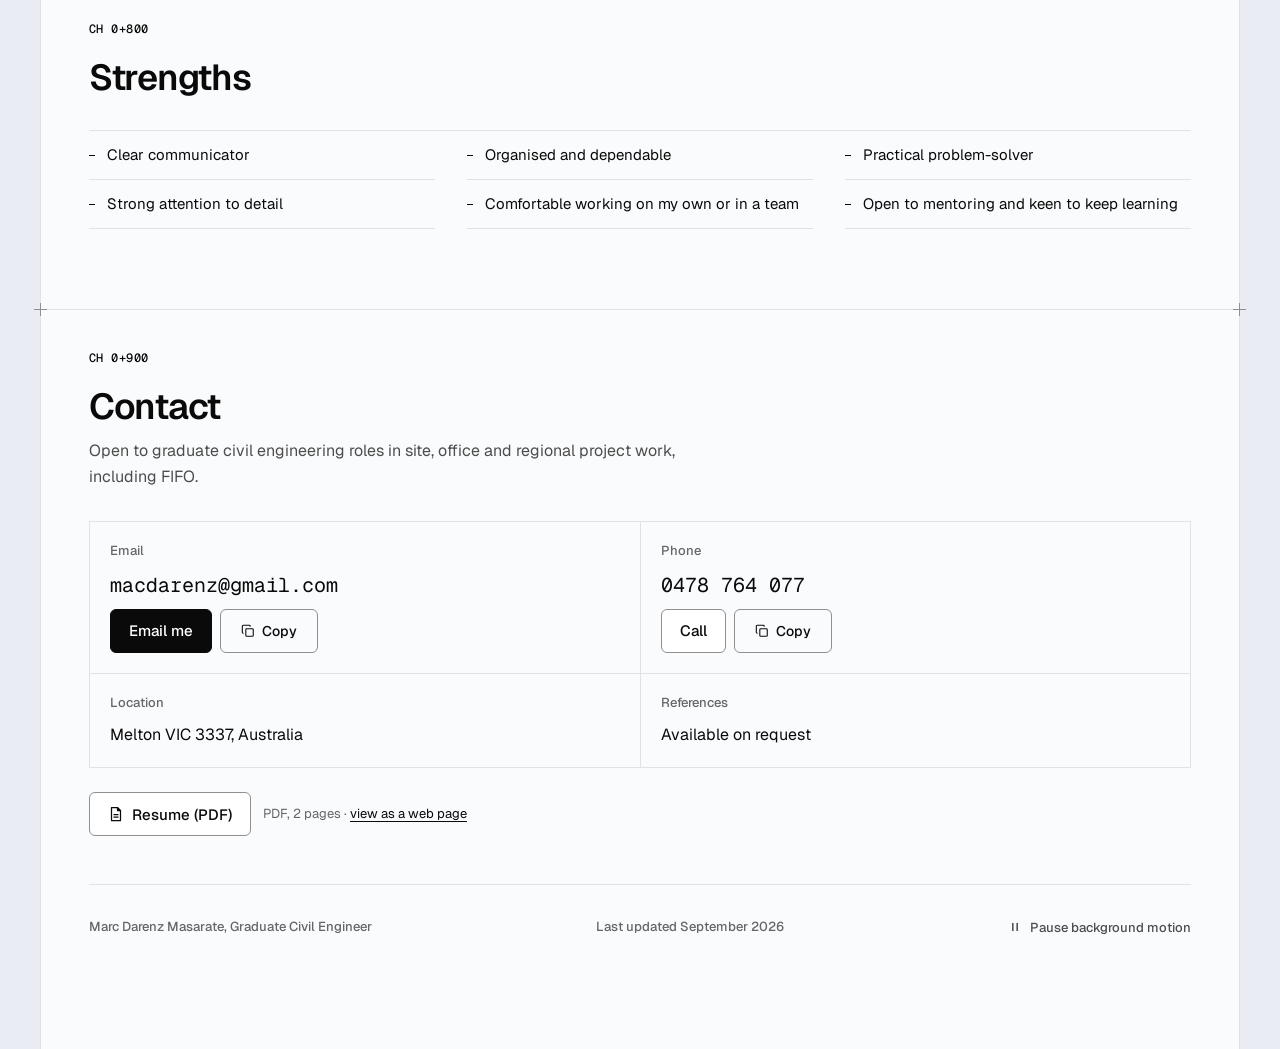
==== commit 16402bc1: "Show Marc's original cross-section; show site photos whole - Marc asked to drop the "redrawn" label " ====
--- a/index.html
+++ b/index.html
@@ -35,8 +35,8 @@
 <link rel="preconnect" href="https://fonts.googleapis.com">
 <link rel="preconnect" href="https://fonts.gstatic.com" crossorigin>
 <link rel="stylesheet" href="https://fonts.googleapis.com/css2?family=Geist:wght@400;500;600&family=Geist+Mono:wght@400;500&display=swap">
-<link rel="stylesheet" href="assets/styles.css?v=8">
-<script src="assets/main.js?v=8" defer></script>
+<link rel="stylesheet" href="assets/styles.css?v=9">
+<script src="assets/main.js?v=9" defer></script>
 <script type="application/ld+json">
 {
   "@context": "https://schema.org",
@@ -342,7 +342,7 @@
           </article>
 
           <article class="detail detail-photo" role="group" aria-roledescription="slide" aria-label="2 of 3">
-            <div class="detail-bg" aria-hidden="true"><span class="bg-1"></span><span class="bg-2"></span></div>
+            <div class="detail-bg" aria-hidden="true"><span class="bg bg-1"><i class="fill"></i><i class="fit"></i></span><span class="bg bg-2"><i class="fill"></i><i class="fit"></i></span></div>
             <div class="detail-a">
               <div class="detail-head">
                 <svg class="bubble" viewBox="0 0 52 52" aria-hidden="true" focusable="false"><circle class="b-ln" cx="26" cy="26" r="24"/><text x="26" y="26" dy=".36em" text-anchor="middle">2</text></svg>
@@ -396,13 +396,13 @@
       <p class="sec-intro">Drawings and models from my Advanced Diploma coursework. I draft in AutoCAD in 2D and 3D, and I have built a 3D bridge model in Revit.</p>
       <div class="plates sec-body">
         <figure class="plate plate-wide">
-          <a class="plate-view" href="assets/drawings/road-cross-section.svg">
-            <img src="assets/drawings/road-cross-section.svg" width="1600" height="1000" loading="lazy" decoding="async" alt="Typical road cross-section: a crowned two-lane carriageway with 3500 mm lanes, 1500 mm sealed shoulders, kerb and channel and subsoil drains each side, with legend, notes and title block.">
+          <a class="plate-view" href="assets/drawings/road-cross-section.png">
+            <img src="assets/drawings/road-cross-section.png" width="1468" height="302" loading="lazy" decoding="async" alt="Typical road cross-section drawn in AutoCAD: a crowned road with two 3.5 m traffic lanes and 1.5 m shoulders, 10.9 m overall, with kerbs and drainage behind them on each side and labels for the road pavement, shoulder, kerb, drainage and service conduit.">
             <span class="plate-zoom" aria-hidden="true"><svg viewBox="0 0 16 16" width="14" height="14" focusable="false"><path d="M9.5 2.5h4v4M13.5 2.5L9 7M6.5 13.5h-4v-4M2.5 13.5L7 9"/></svg></span>
           </a>
           <figcaption class="plate-cap">
-            <div class="plate-meta"><p class="plate-tool">AutoCAD, redrawn</p><p class="label">Advanced Diploma coursework</p></div>
-            <p class="plate-text">Typical cross-section of a two-lane road with sealed shoulders, kerb and channel and subsoil drains. From my AutoCAD coursework drawing, redrawn here with a title block, crossfall and millimetre dimensions.</p>
+            <div class="plate-meta"><p class="plate-tool">AutoCAD</p><p class="label">Advanced Diploma coursework</p></div>
+            <p class="plate-text">Typical cross-section of a two-lane road with shoulders, kerbs and drainage behind the kerbs, drawn in AutoCAD for my Advanced Diploma coursework.</p>
           </figcaption>
         </figure>
         <figure class="plate plate-bridge">
--- a/assets/styles.css
+++ b/assets/styles.css
@@ -297,9 +297,14 @@
    line keeps 4.5:1 even over the photo's darkest (light theme) or brightest (dark theme) pixel. */
 .detail-photo{position:relative;isolation:isolate;overflow:hidden;--scrim:rgba(255,255,255,.68);--fg-2:#262626;--fg-3:#333333}
 .detail-bg{position:absolute;inset:0;z-index:-1;pointer-events:none;background:var(--paper-s)}
-.detail-bg span{position:absolute;inset:0;background:center 40%/cover no-repeat}
-.detail-bg .bg-1{background-image:url(photos/subdivision-site-1.jpg)}
-.detail-bg .bg-2{background-image:url(photos/subdivision-site-2.jpg);opacity:0;animation:bgx 18s ease-in-out infinite}
+/* Each photo is shown whole ("fit") over a blurred copy of itself that fills the rest of the card ("fill"). */
+.detail-bg .bg{position:absolute;inset:0;overflow:hidden}
+.detail-bg .bg i{position:absolute;inset:0;background-repeat:no-repeat;background-position:center}
+.detail-bg .fill{inset:-32px;background-size:cover;filter:blur(20px)}
+.detail-bg .fit{background-size:contain}
+.detail-bg .bg-1 i{background-image:url(photos/subdivision-site-1.jpg)}
+.detail-bg .bg-2 i{background-image:url(photos/subdivision-site-2.jpg)}
+.detail-bg .bg-2{opacity:0;animation:bgx 18s ease-in-out infinite}
 .detail-bg::after{content:"";position:absolute;inset:0;background:var(--scrim)}
 .motion-off .detail-bg .bg-2{animation-play-state:paused}
 @keyframes bgx{0%,40%{opacity:0}50%,90%{opacity:1}100%{opacity:0}}
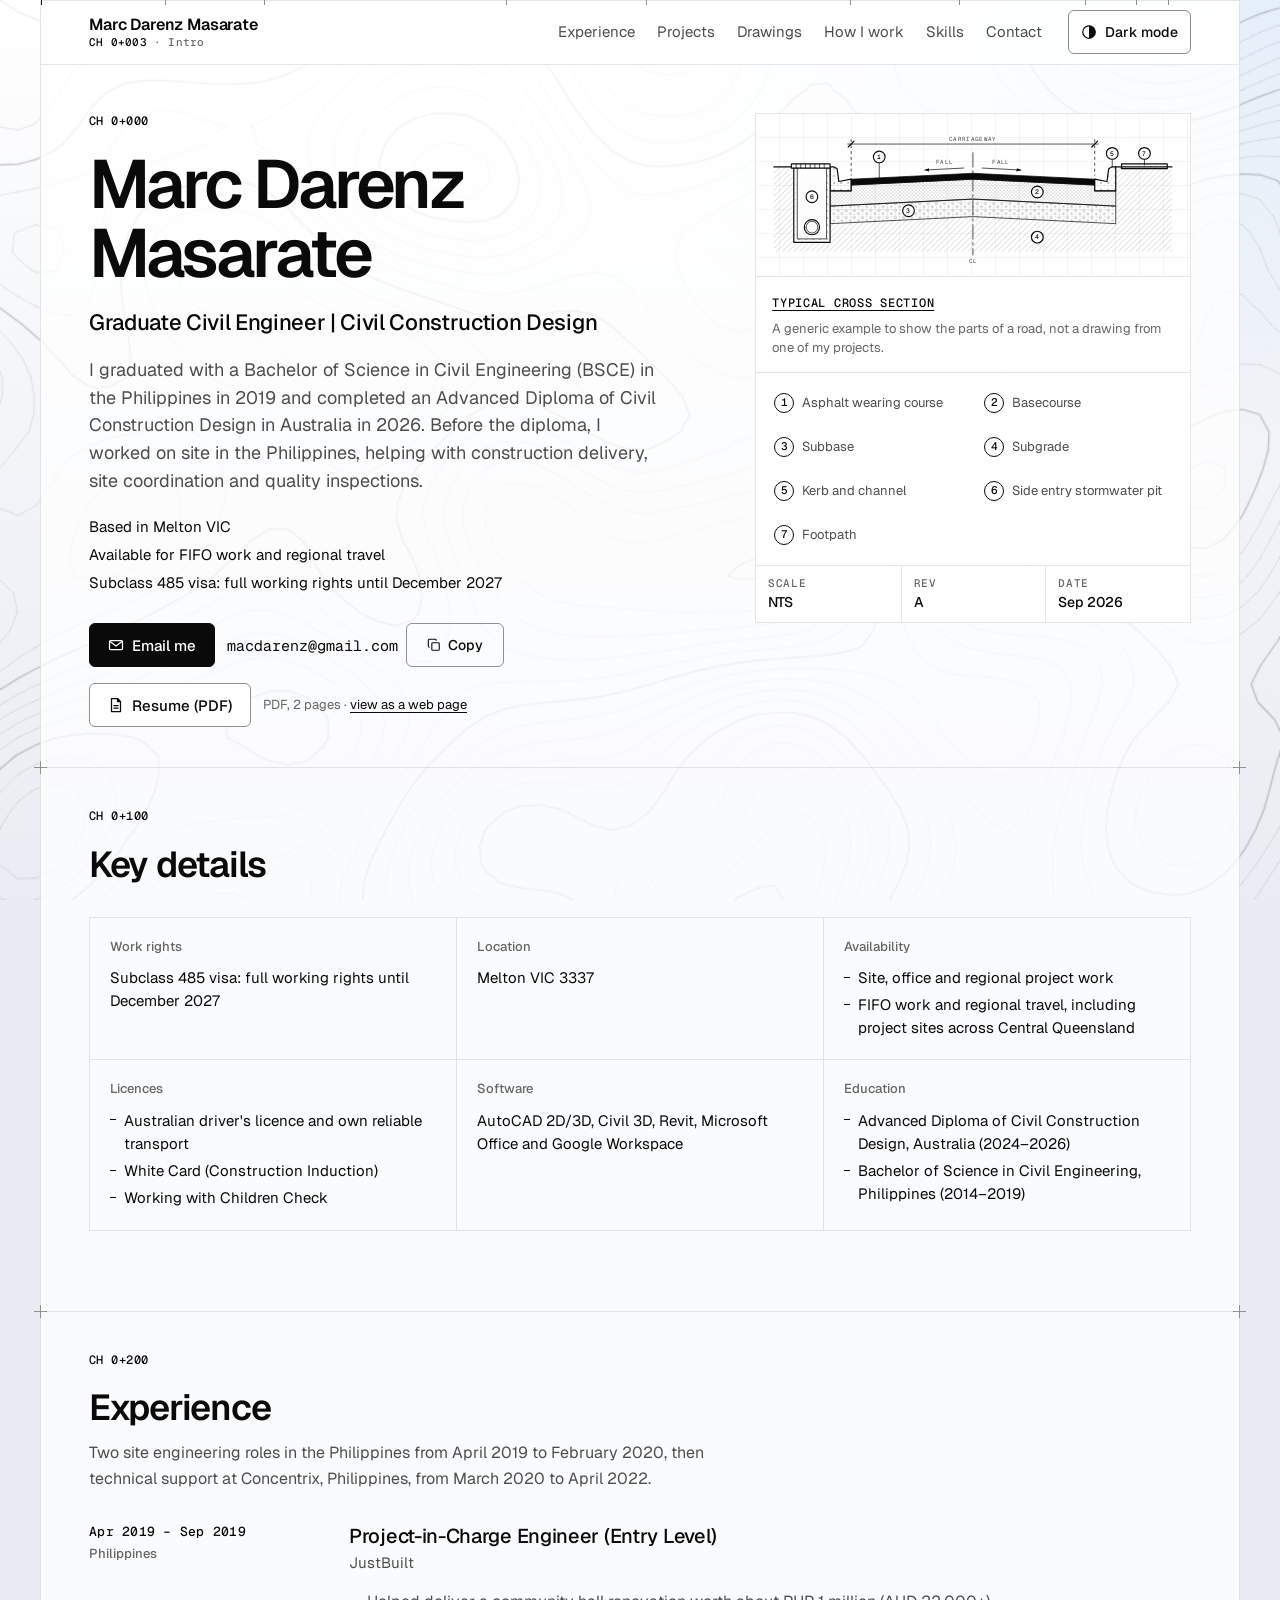
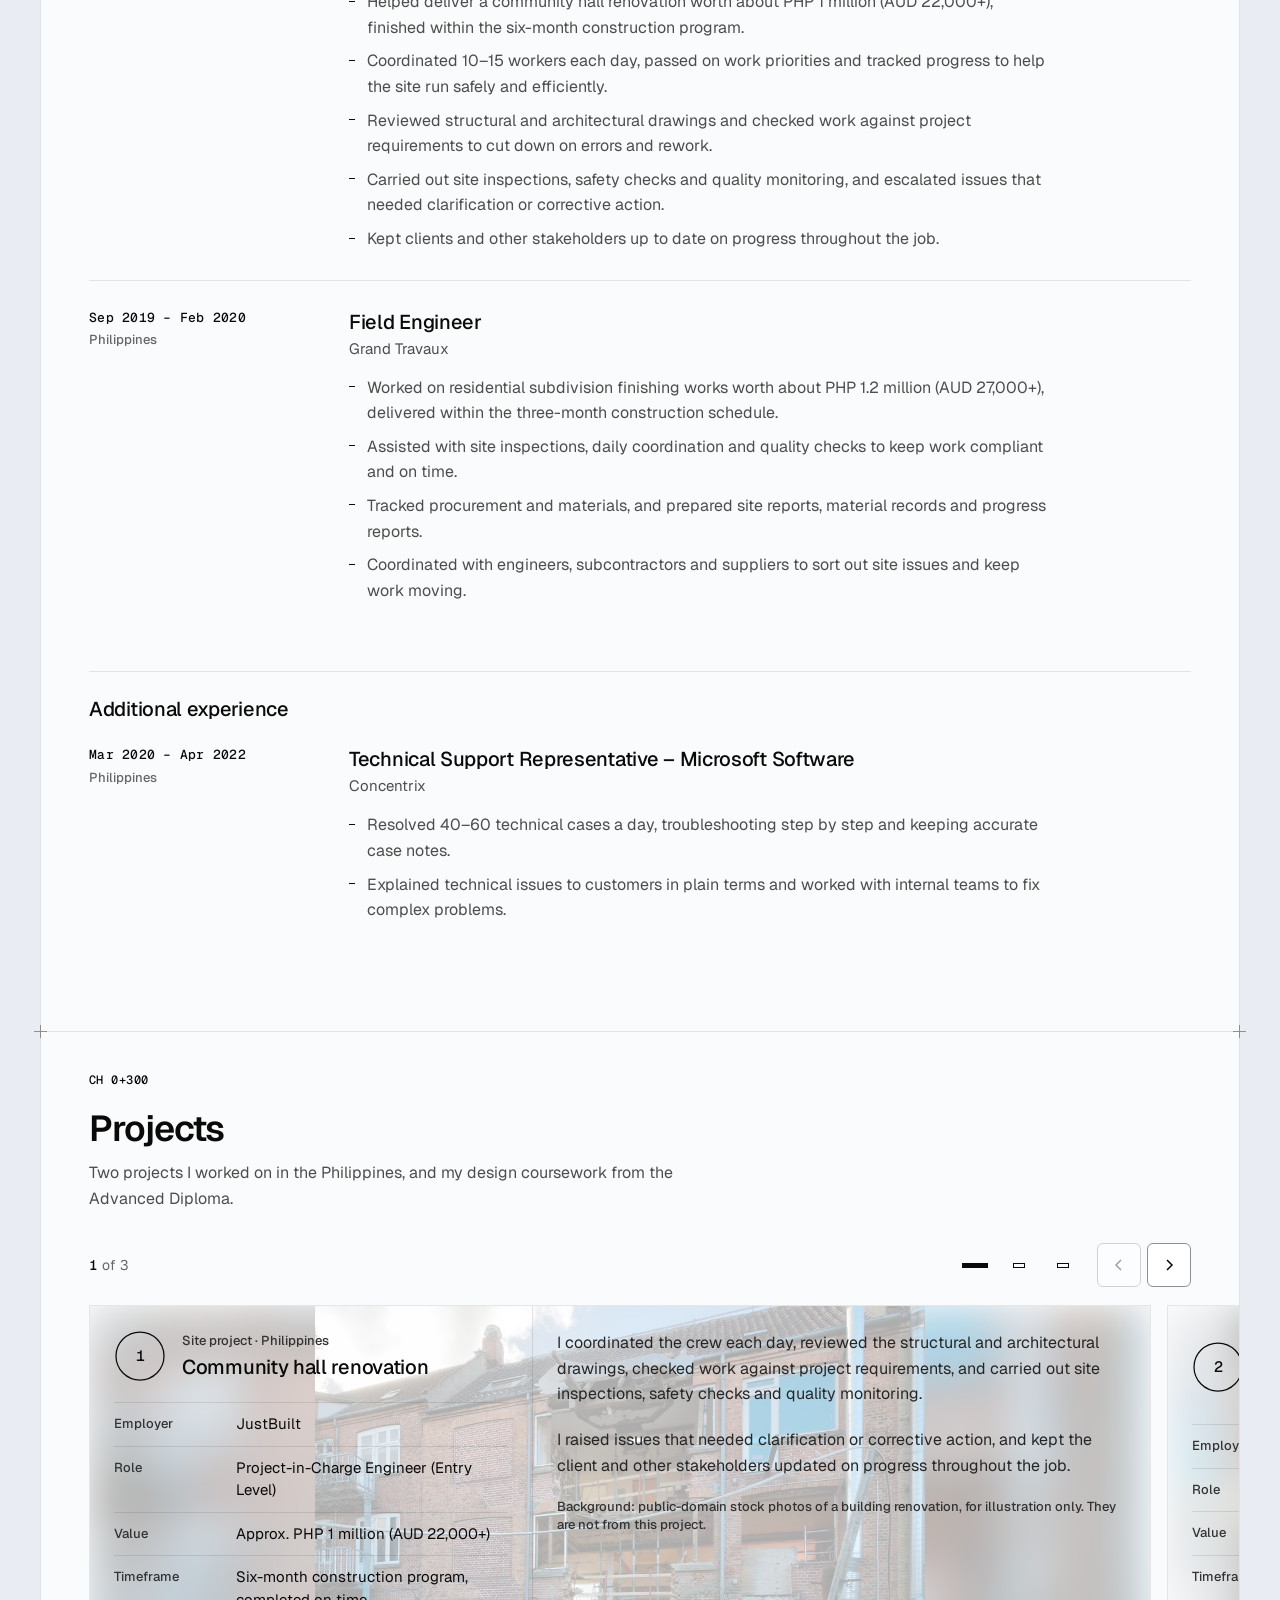
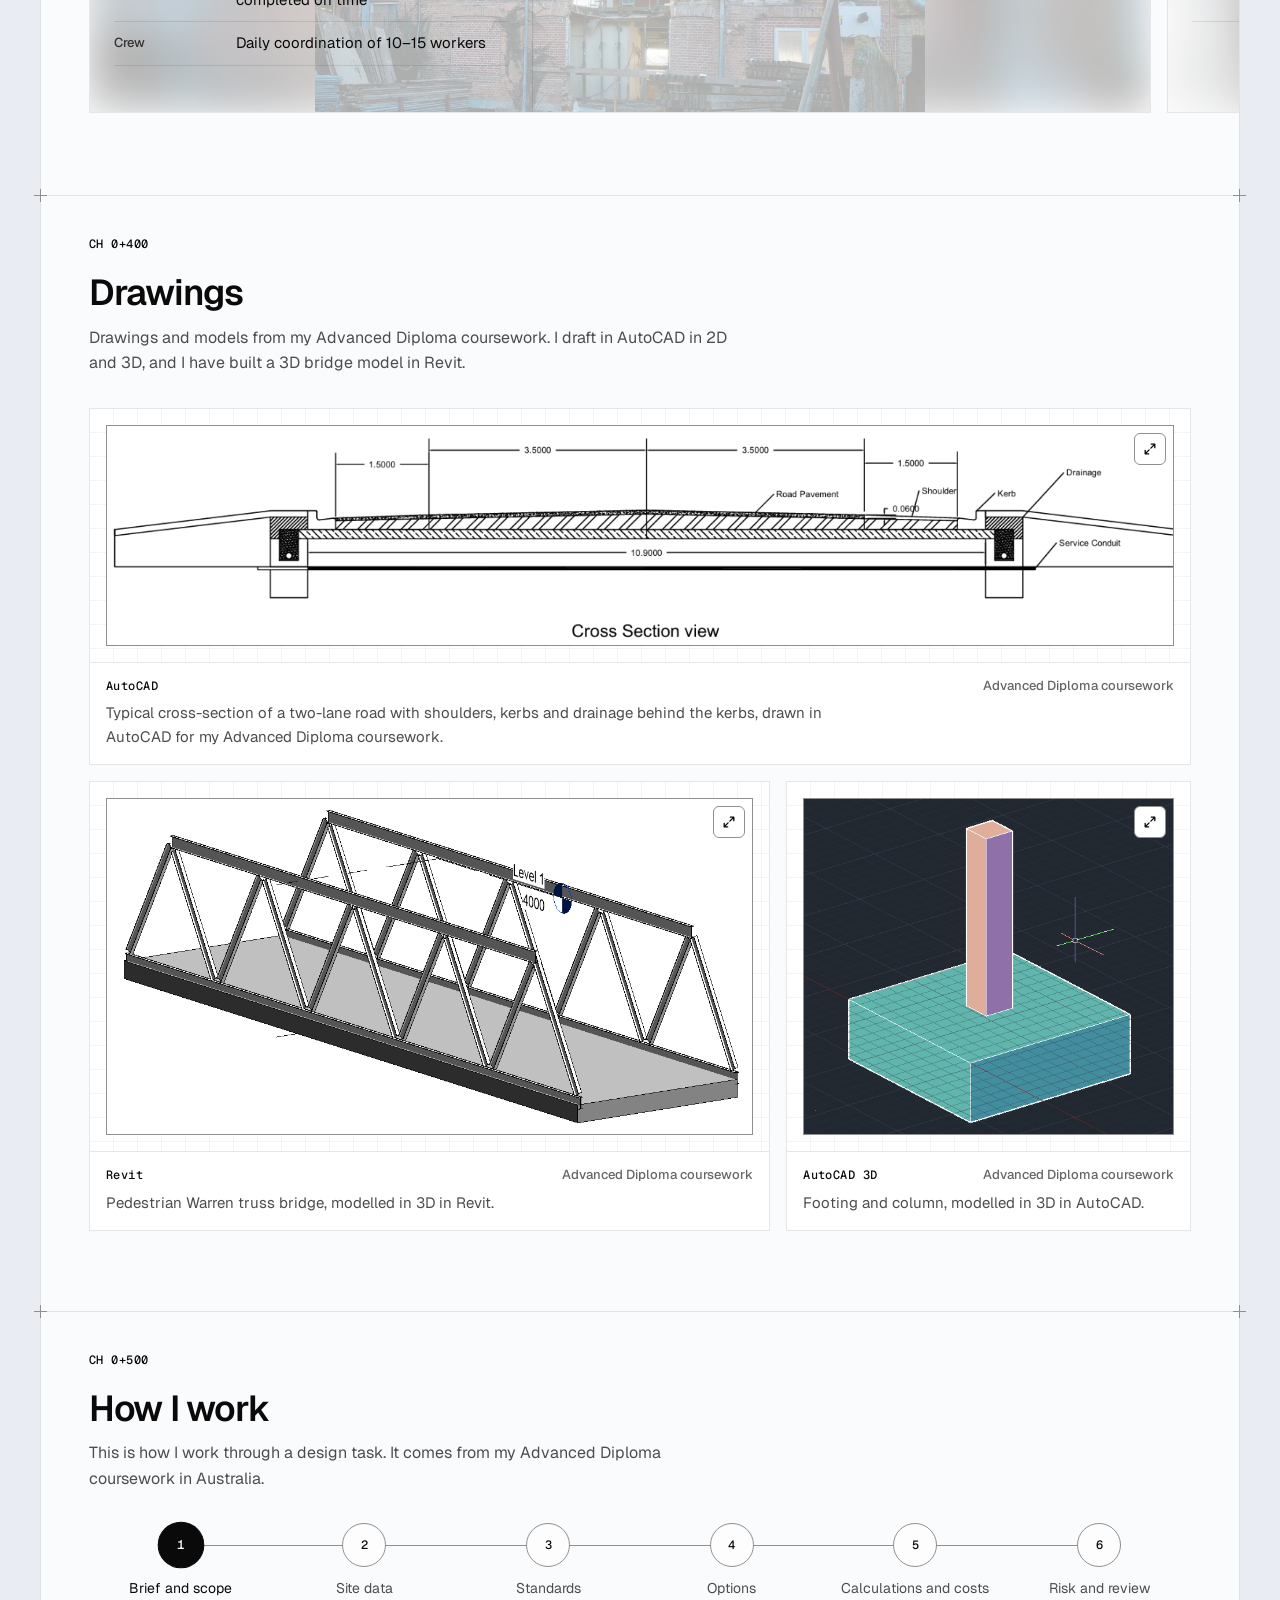
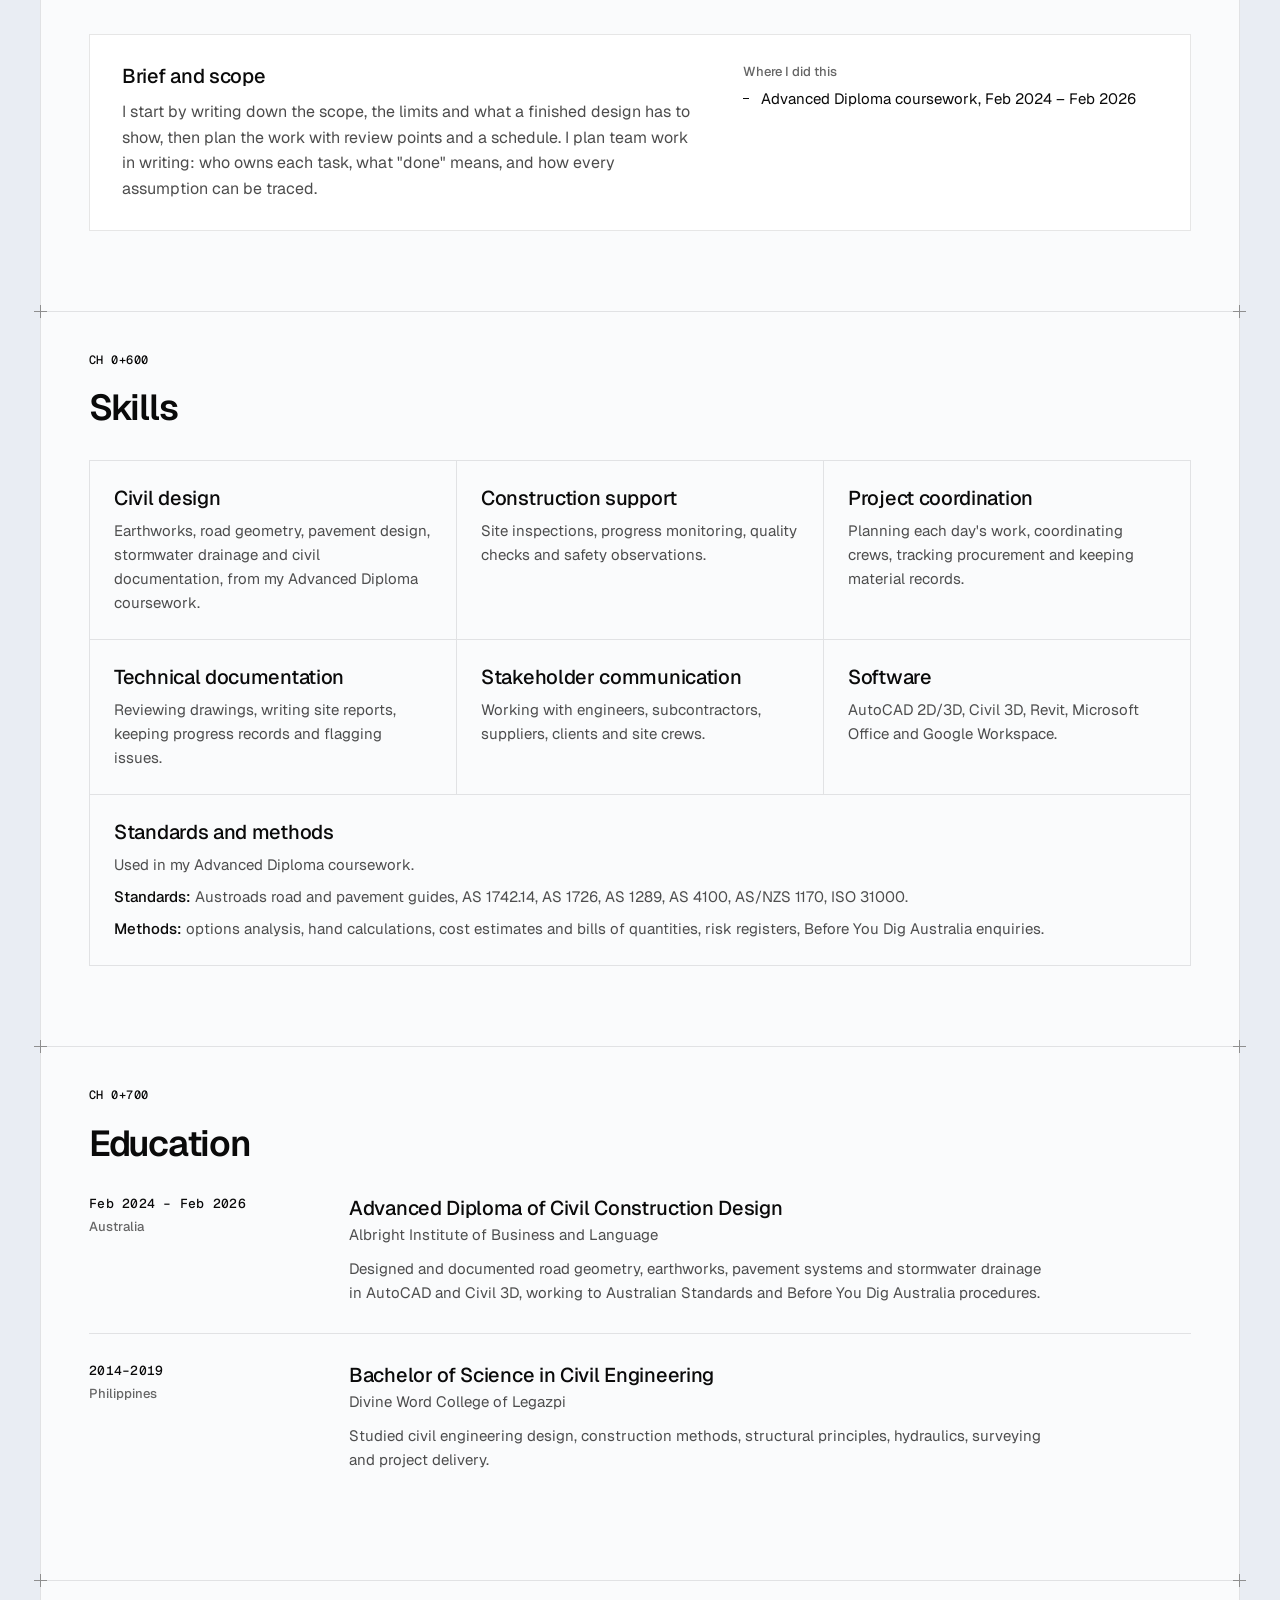
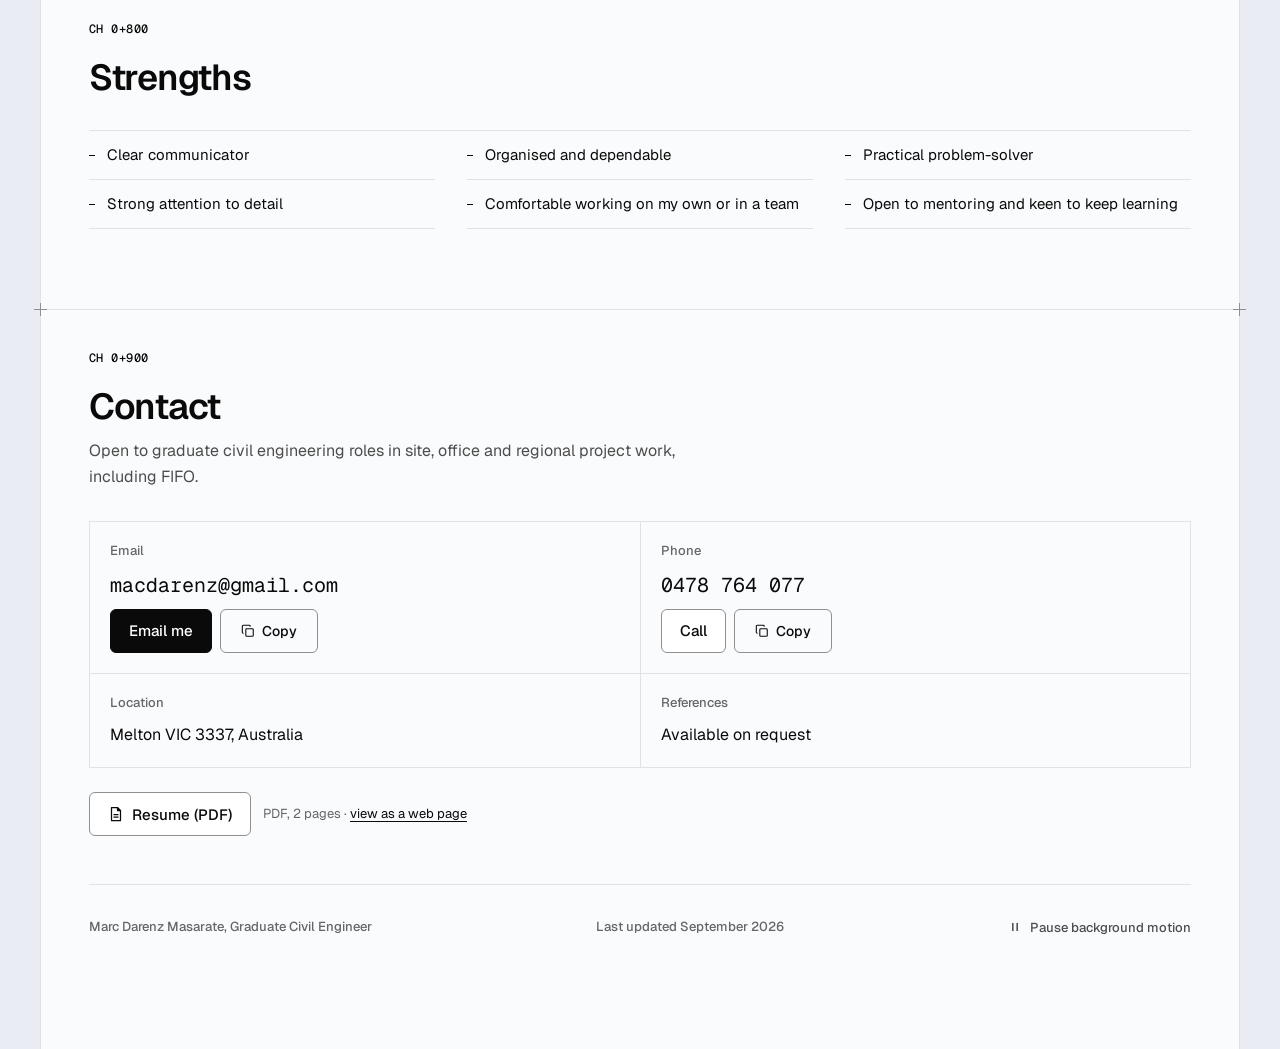
==== commit adca10a3: "Give the community hall and coursework cards backgrounds too At Marc's request, so the three project" ====
--- a/index.html
+++ b/index.html
@@ -35,8 +35,8 @@
 <link rel="preconnect" href="https://fonts.googleapis.com">
 <link rel="preconnect" href="https://fonts.gstatic.com" crossorigin>
 <link rel="stylesheet" href="https://fonts.googleapis.com/css2?family=Geist:wght@400;500;600&family=Geist+Mono:wght@400;500&display=swap">
-<link rel="stylesheet" href="assets/styles.css?v=9">
-<script src="assets/main.js?v=9" defer></script>
+<link rel="stylesheet" href="assets/styles.css?v=10">
+<script src="assets/main.js?v=10" defer></script>
 <script type="application/ld+json">
 {
   "@context": "https://schema.org",
@@ -321,7 +321,8 @@
           </div>
         </div>
         <div class="car-track" id="car-track" role="group" aria-label="Project cards" tabindex="0">
-          <article class="detail" role="group" aria-roledescription="slide" aria-label="1 of 3">
+          <article class="detail detail-photo" role="group" aria-roledescription="slide" aria-label="1 of 3">
+            <div class="detail-bg" aria-hidden="true"><span class="bg bg-1 img-hall-1"><i class="fill"></i><i class="fit"></i></span><span class="bg bg-2 img-hall-2"><i class="fill"></i><i class="fit"></i></span></div>
             <div class="detail-a">
               <div class="detail-head">
                 <svg class="bubble" viewBox="0 0 52 52" aria-hidden="true" focusable="false"><circle class="b-ln" cx="26" cy="26" r="24"/><text x="26" y="26" dy=".36em" text-anchor="middle">1</text></svg>
@@ -338,11 +339,12 @@
             <div class="detail-b">
               <p>I coordinated the crew each day, reviewed the structural and architectural drawings, checked work against project requirements, and carried out site inspections, safety checks and quality monitoring.</p>
               <p>I raised issues that needed clarification or corrective action, and kept the client and other stakeholders updated on progress throughout the job.</p>
+              <p class="label bg-note">Background: public-domain stock photos of a building renovation, for illustration only. They are not from this project.</p>
             </div>
           </article>
 
           <article class="detail detail-photo" role="group" aria-roledescription="slide" aria-label="2 of 3">
-            <div class="detail-bg" aria-hidden="true"><span class="bg bg-1"><i class="fill"></i><i class="fit"></i></span><span class="bg bg-2"><i class="fill"></i><i class="fit"></i></span></div>
+            <div class="detail-bg" aria-hidden="true"><span class="bg bg-1 img-sub-1"><i class="fill"></i><i class="fit"></i></span><span class="bg bg-2 img-sub-2"><i class="fill"></i><i class="fit"></i></span></div>
             <div class="detail-a">
               <div class="detail-head">
                 <svg class="bubble" viewBox="0 0 52 52" aria-hidden="true" focusable="false"><circle class="b-ln" cx="26" cy="26" r="24"/><text x="26" y="26" dy=".36em" text-anchor="middle">2</text></svg>
@@ -361,7 +363,8 @@
             </div>
           </article>
 
-          <article class="detail" role="group" aria-roledescription="slide" aria-label="3 of 3">
+          <article class="detail detail-photo" role="group" aria-roledescription="slide" aria-label="3 of 3">
+            <div class="detail-bg" aria-hidden="true"><span class="bg bg-1 img-cw-1"><i class="fill"></i><i class="fit"></i></span><span class="bg bg-2 img-cw-2"><i class="fill"></i><i class="fit"></i></span></div>
             <div class="detail-a">
               <div class="detail-head">
                 <svg class="bubble" viewBox="0 0 52 52" aria-hidden="true" focusable="false"><circle class="b-ln" cx="26" cy="26" r="24"/><text x="26" y="26" dy=".36em" text-anchor="middle">3</text></svg>
@@ -381,6 +384,7 @@
                 <li>Prepared and reviewed technical drawings in AutoCAD and Civil 3D, applying Australian Standards and construction requirements.</li>
                 <li>Lodged Before You Dig Australia (formerly DBYD) enquiries, followed its procedures, and designed around existing services and site constraints.</li>
               </ul>
+              <p class="label bg-note">Background: my Revit bridge and AutoCAD footing models, shown in Drawings below.</p>
             </div>
           </article>
         </div>
--- a/assets/styles.css
+++ b/assets/styles.css
@@ -302,8 +302,12 @@
 .detail-bg .bg i{position:absolute;inset:0;background-repeat:no-repeat;background-position:center}
 .detail-bg .fill{inset:-32px;background-size:cover;filter:blur(20px)}
 .detail-bg .fit{background-size:contain}
-.detail-bg .bg-1 i{background-image:url(photos/subdivision-site-1.jpg)}
-.detail-bg .bg-2 i{background-image:url(photos/subdivision-site-2.jpg)}
+.detail-bg .img-hall-1 i{background-image:url(photos/stock-renovation-1.jpg)}
+.detail-bg .img-hall-2 i{background-image:url(photos/stock-renovation-2.jpg)}
+.detail-bg .img-sub-1 i{background-image:url(photos/subdivision-site-1.jpg)}
+.detail-bg .img-sub-2 i{background-image:url(photos/subdivision-site-2.jpg)}
+.detail-bg .img-cw-1 i{background-image:url(drawings/truss-bridge-revit.png)}
+.detail-bg .img-cw-2 i{background-image:url(drawings/footing-3d.png)}
 .detail-bg .bg-2{opacity:0;animation:bgx 18s ease-in-out infinite}
 .detail-bg::after{content:"";position:absolute;inset:0;background:var(--scrim)}
 .motion-off .detail-bg .bg-2{animation-play-state:paused}
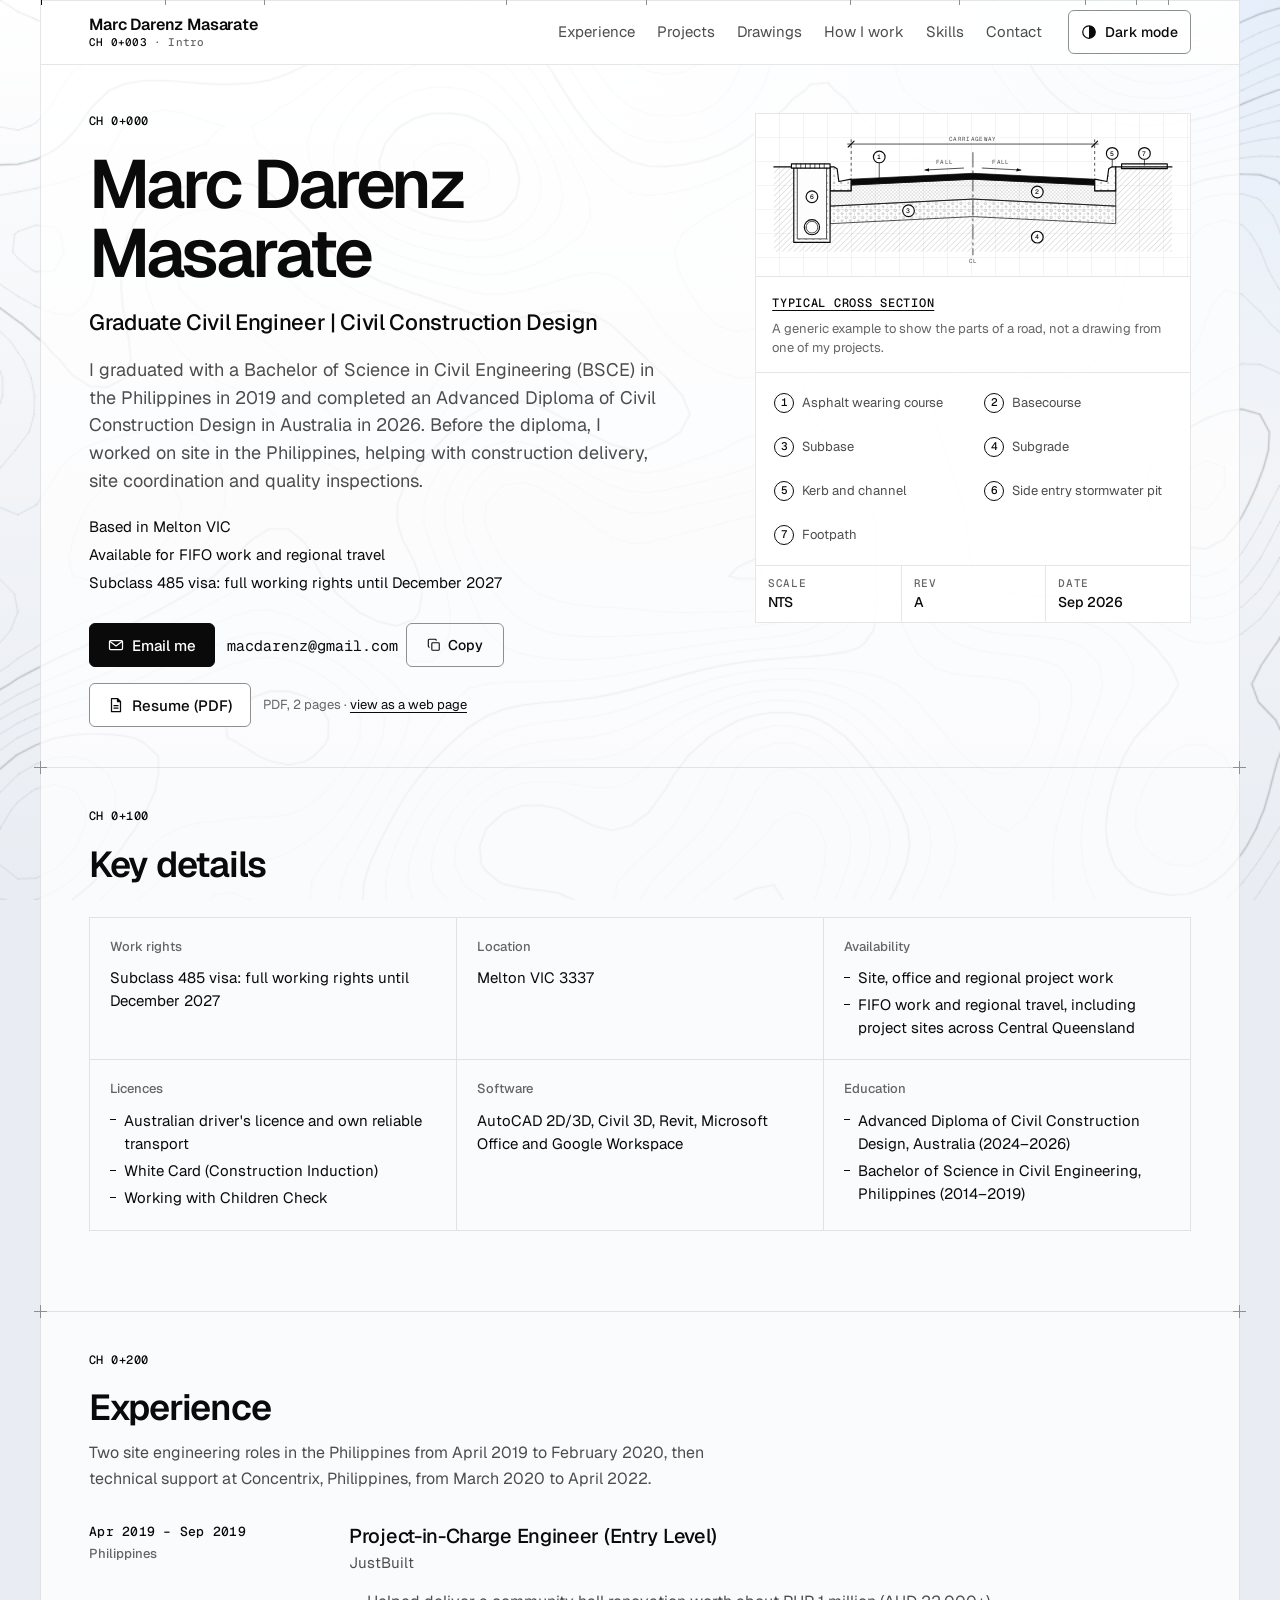
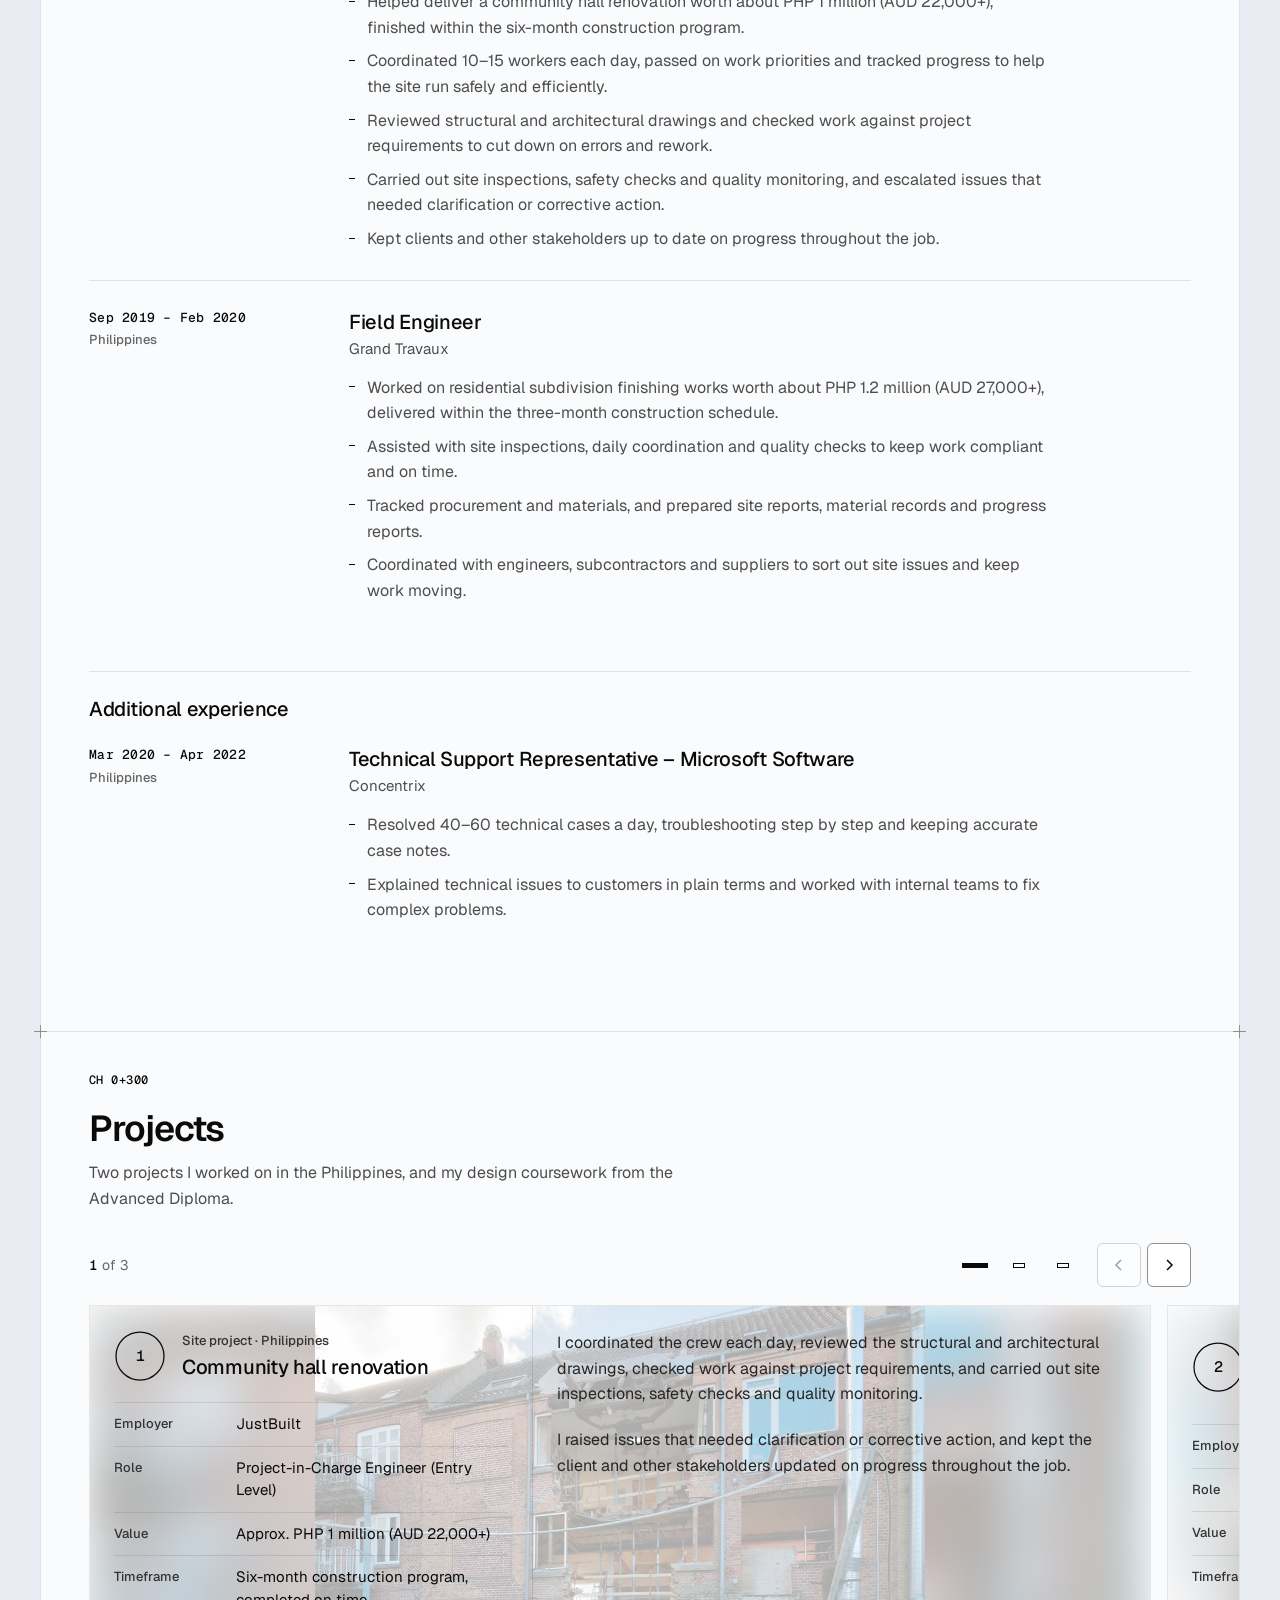
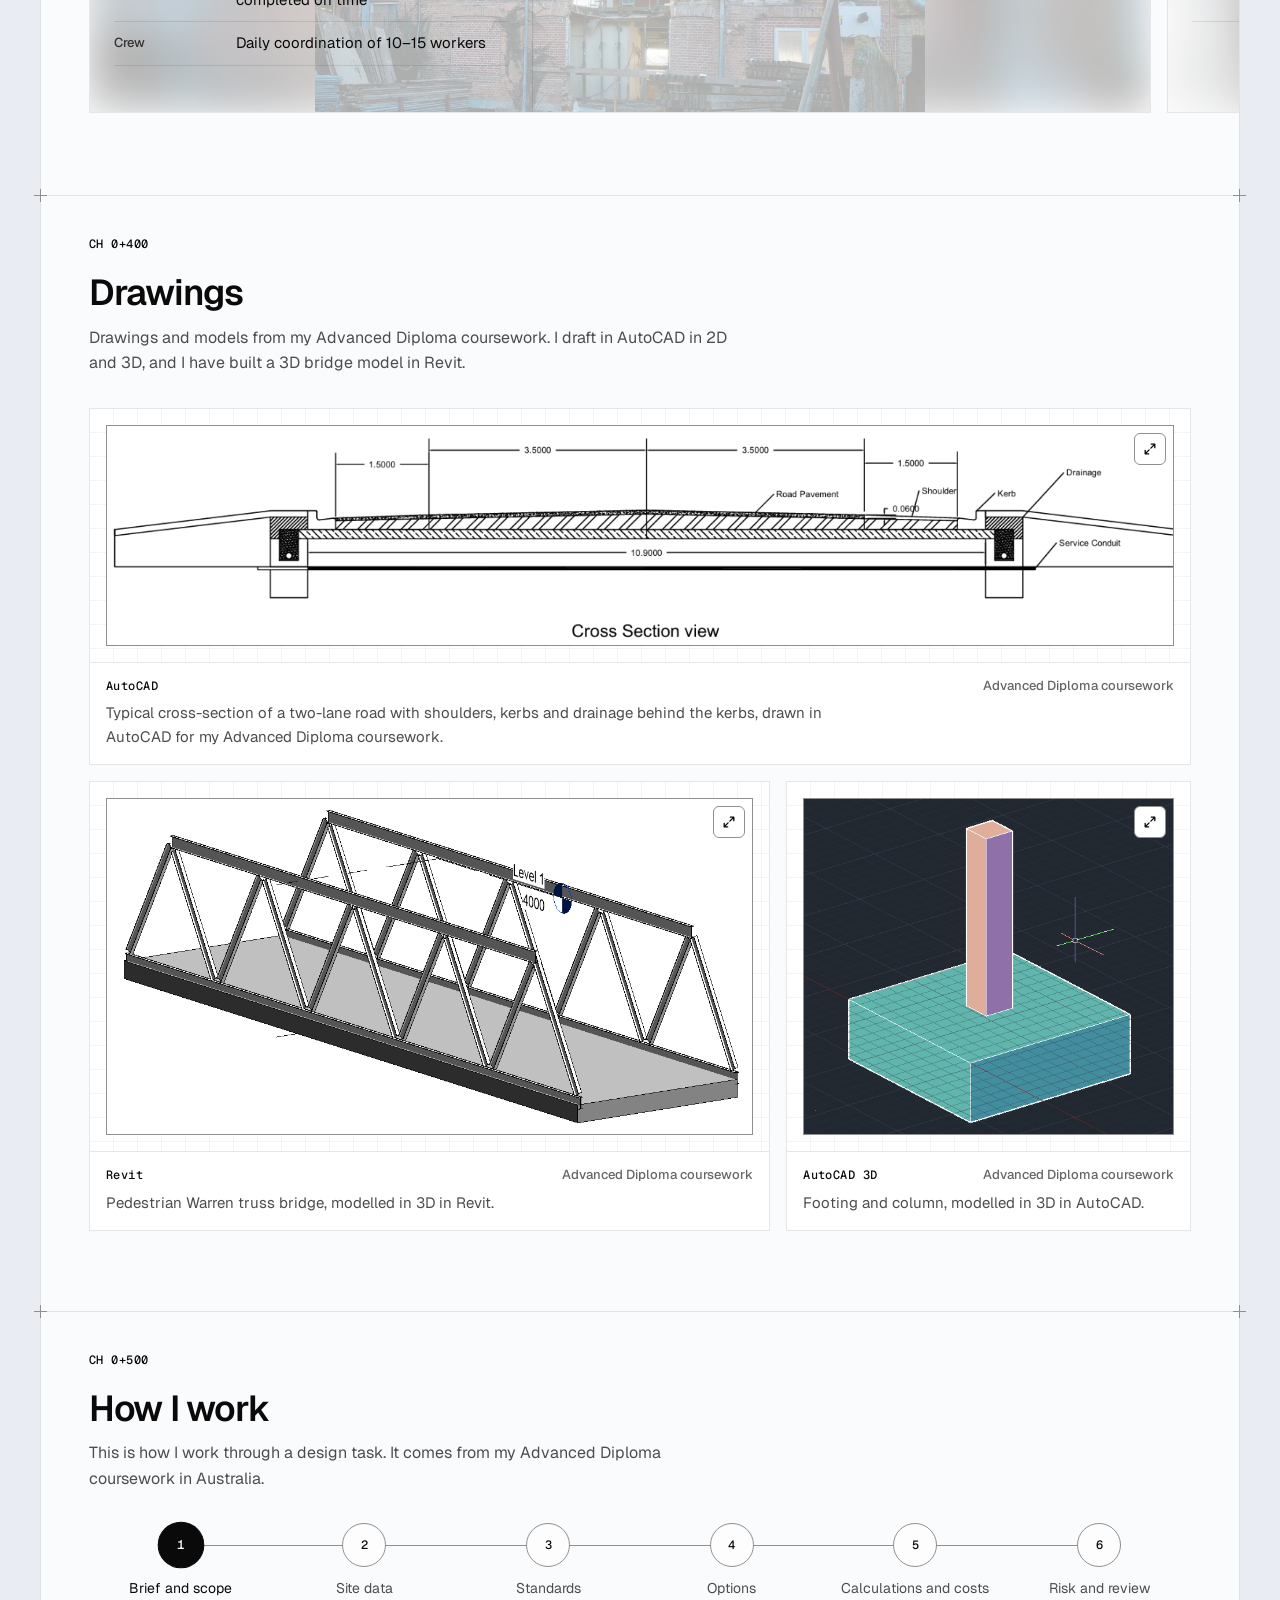
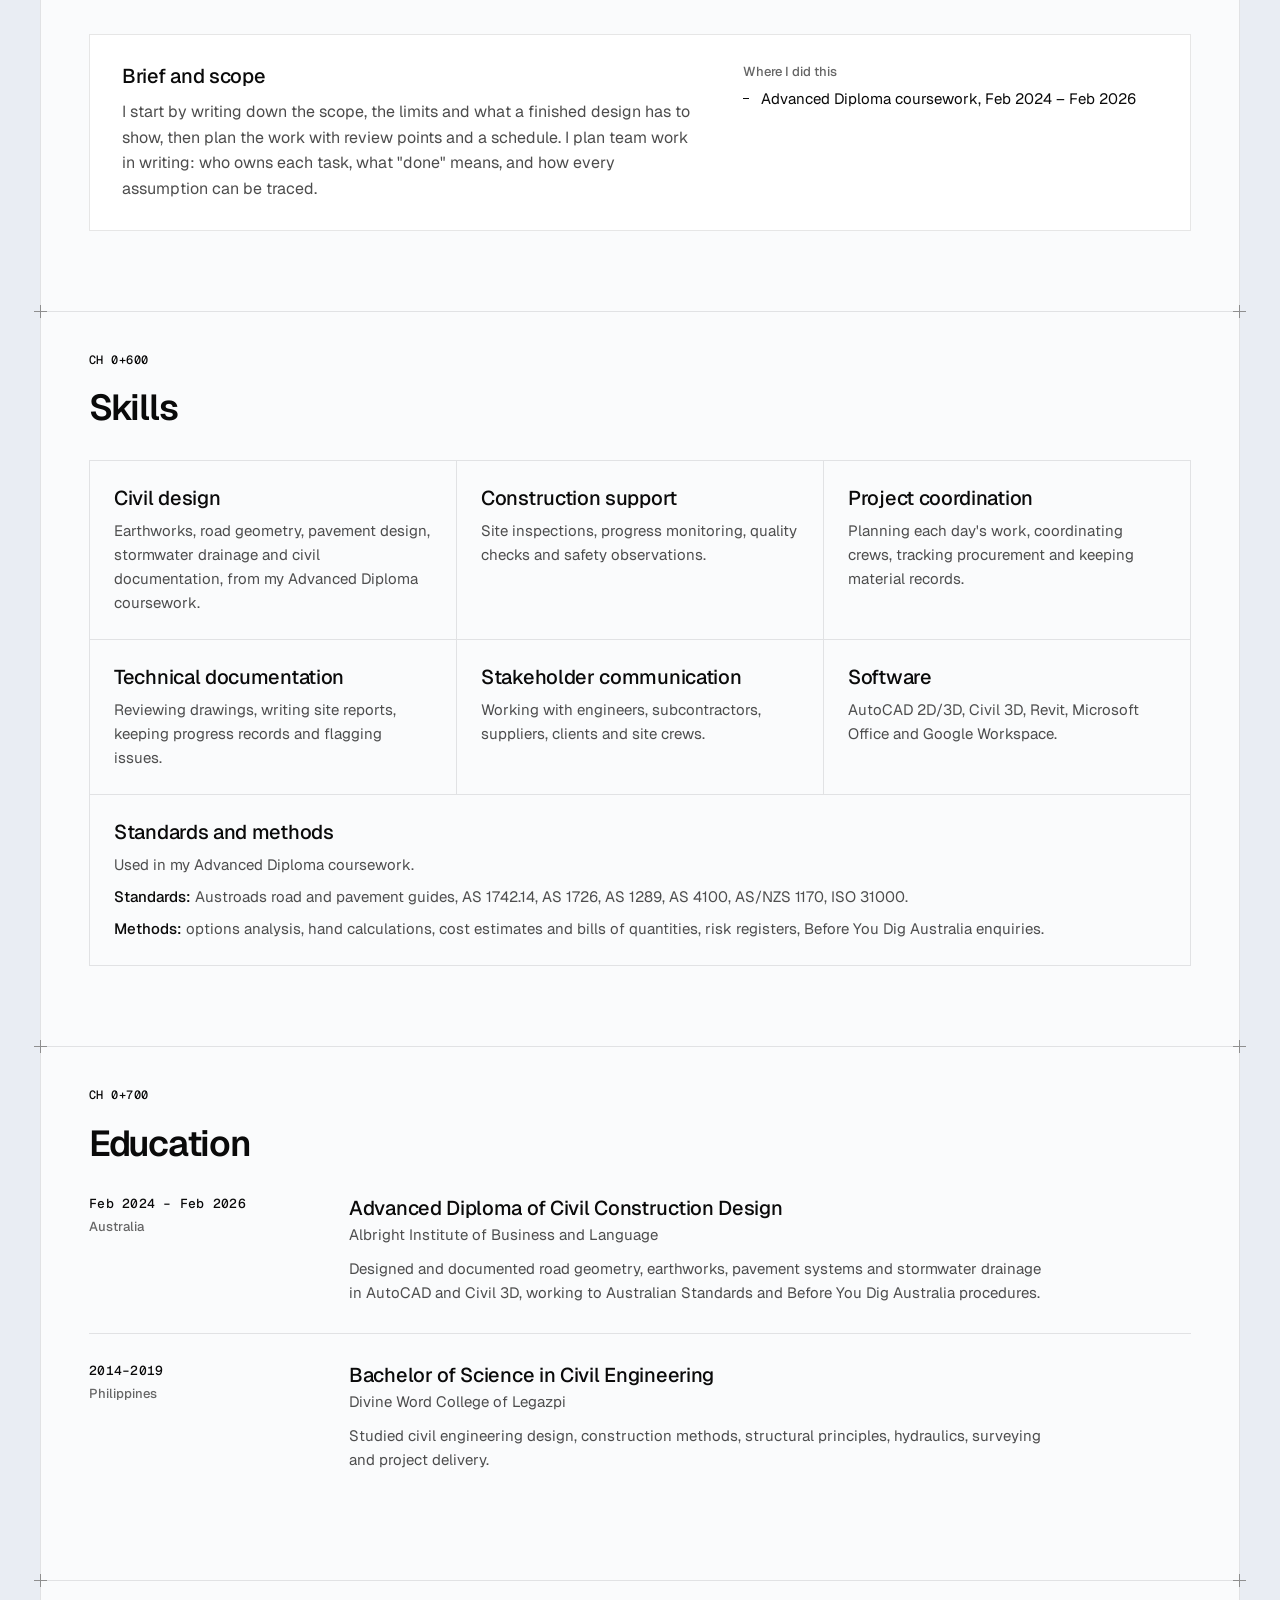
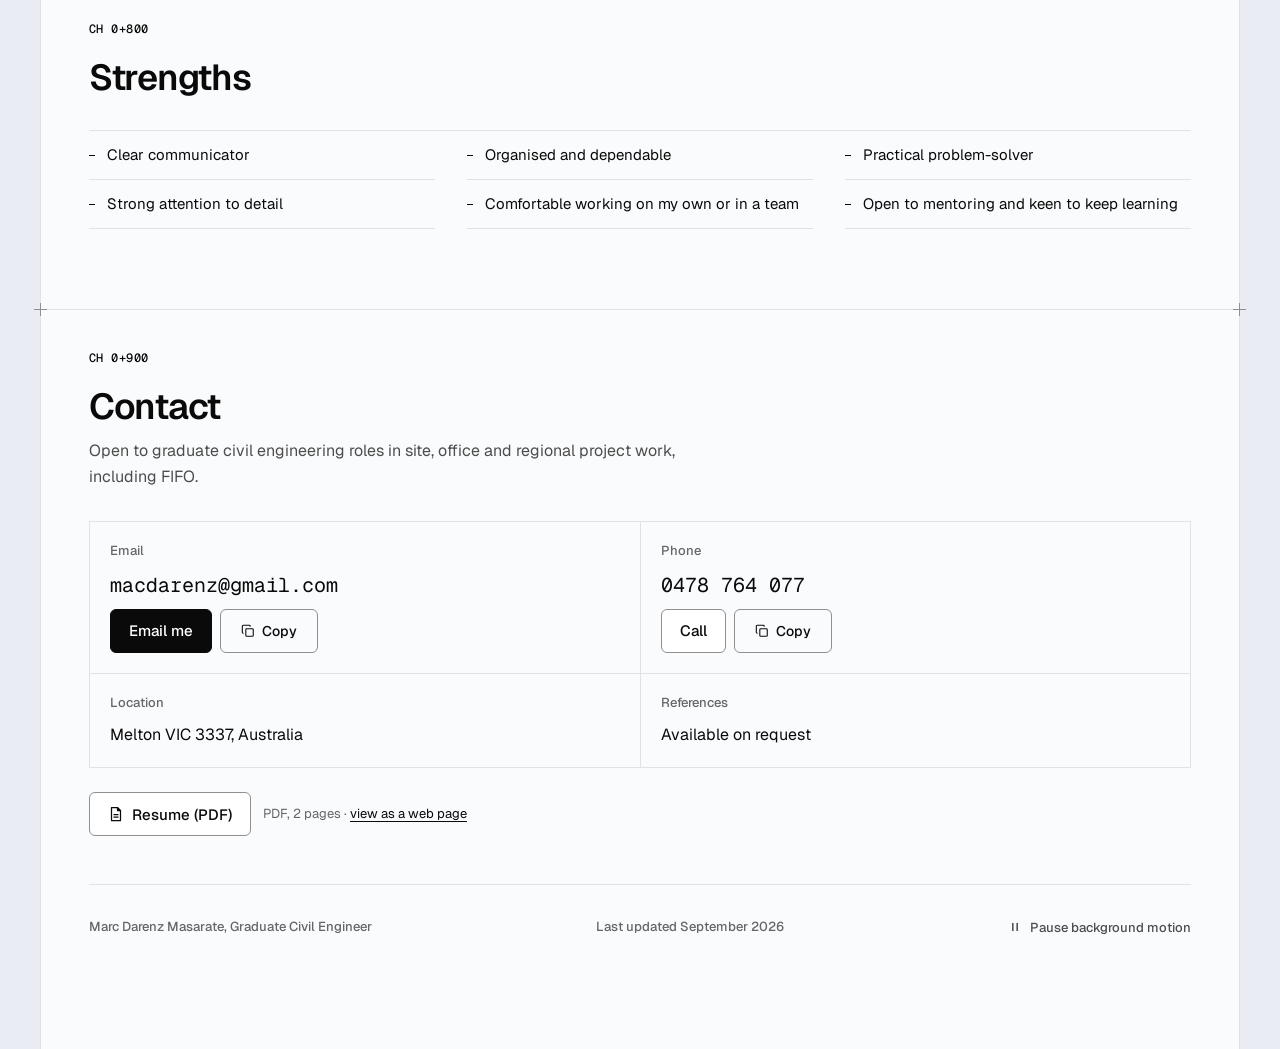
==== commit 3534c91d: "Coursework card shows its four main topics; drop background captions - Coursework card background no" ====
--- a/index.html
+++ b/index.html
@@ -35,8 +35,8 @@
 <link rel="preconnect" href="https://fonts.googleapis.com">
 <link rel="preconnect" href="https://fonts.gstatic.com" crossorigin>
 <link rel="stylesheet" href="https://fonts.googleapis.com/css2?family=Geist:wght@400;500;600&family=Geist+Mono:wght@400;500&display=swap">
-<link rel="stylesheet" href="assets/styles.css?v=10">
-<script src="assets/main.js?v=10" defer></script>
+<link rel="stylesheet" href="assets/styles.css?v=11">
+<script src="assets/main.js?v=11" defer></script>
 <script type="application/ld+json">
 {
   "@context": "https://schema.org",
@@ -339,7 +339,6 @@
             <div class="detail-b">
               <p>I coordinated the crew each day, reviewed the structural and architectural drawings, checked work against project requirements, and carried out site inspections, safety checks and quality monitoring.</p>
               <p>I raised issues that needed clarification or corrective action, and kept the client and other stakeholders updated on progress throughout the job.</p>
-              <p class="label bg-note">Background: public-domain stock photos of a building renovation, for illustration only. They are not from this project.</p>
             </div>
           </article>
 
@@ -359,12 +358,11 @@
             </div>
             <div class="detail-b">
               <p>I helped with site inspections, daily coordination and quality checks, tracked procurement and materials, and prepared site reports and material records.</p>
-              <p class="label bg-note">Background photos: houses in the subdivision during finishing works, Philippines, 2019.</p>
             </div>
           </article>
 
           <article class="detail detail-photo" role="group" aria-roledescription="slide" aria-label="3 of 3">
-            <div class="detail-bg" aria-hidden="true"><span class="bg bg-1 img-cw-1"><i class="fill"></i><i class="fit"></i></span><span class="bg bg-2 img-cw-2"><i class="fill"></i><i class="fit"></i></span></div>
+            <div class="detail-bg" aria-hidden="true"><span class="bg bg-1 img-road"><i class="fill"></i><i class="fit"></i></span><span class="bg bg-q q2 img-earth"><i class="fill"></i><i class="fit"></i></span><span class="bg bg-q q3 img-pave"><i class="fill"></i><i class="fit"></i></span><span class="bg bg-q q4 img-drain"><i class="fill"></i><i class="fit"></i></span></div>
             <div class="detail-a">
               <div class="detail-head">
                 <svg class="bubble" viewBox="0 0 52 52" aria-hidden="true" focusable="false"><circle class="b-ln" cx="26" cy="26" r="24"/><text x="26" y="26" dy=".36em" text-anchor="middle">3</text></svg>
@@ -384,7 +382,6 @@
                 <li>Prepared and reviewed technical drawings in AutoCAD and Civil 3D, applying Australian Standards and construction requirements.</li>
                 <li>Lodged Before You Dig Australia (formerly DBYD) enquiries, followed its procedures, and designed around existing services and site constraints.</li>
               </ul>
-              <p class="label bg-note">Background: my Revit bridge and AutoCAD footing models, shown in Drawings below.</p>
             </div>
           </article>
         </div>
--- a/assets/styles.css
+++ b/assets/styles.css
@@ -306,13 +306,18 @@
 .detail-bg .img-hall-2 i{background-image:url(photos/stock-renovation-2.jpg)}
 .detail-bg .img-sub-1 i{background-image:url(photos/subdivision-site-1.jpg)}
 .detail-bg .img-sub-2 i{background-image:url(photos/subdivision-site-2.jpg)}
-.detail-bg .img-cw-1 i{background-image:url(drawings/truss-bridge-revit.png)}
-.detail-bg .img-cw-2 i{background-image:url(drawings/footing-3d.png)}
+.detail-bg .img-road i{background-image:url(photos/topic-road-geometry.jpg)}
+.detail-bg .img-earth i{background-image:url(photos/topic-earthworks.jpg)}
+.detail-bg .img-pave i{background-image:url(photos/topic-pavement.jpg)}
+.detail-bg .img-drain i{background-image:url(photos/topic-drainage.jpg)}
+/* Four-photo cycle, one per main topic: each layer shows for a quarter of the loop over the first photo. */
+.detail-bg .bg-q{opacity:0;animation:bgq 32s ease-in-out infinite}
+.detail-bg .q2{animation-delay:8s}.detail-bg .q3{animation-delay:16s}.detail-bg .q4{animation-delay:24s}
+@keyframes bgq{0%{opacity:0}4%,25%{opacity:1}29%,100%{opacity:0}}
 .detail-bg .bg-2{opacity:0;animation:bgx 18s ease-in-out infinite}
 .detail-bg::after{content:"";position:absolute;inset:0;background:var(--scrim)}
-.motion-off .detail-bg .bg-2{animation-play-state:paused}
+.motion-off .detail-bg .bg-2,.motion-off .detail-bg .bg-q{animation-play-state:paused}
 @keyframes bgx{0%,40%{opacity:0}50%,90%{opacity:1}100%{opacity:0}}
-.detail-b > p.bg-note{font-size:.8125rem;color:var(--fg-3)}
 .plate{--mp:12px;flex:1 1 100%;min-width:0;display:flex;flex-direction:column;border:1px solid var(--line);background:var(--paper)}
 /* Wide screens: the road section takes the full row; the other two share a row, sized so both images are the same height */
 @media (min-width:760px){
@@ -500,4 +505,4 @@
 .note a{display:inline-block;padding-block:4px;color:var(--ink);text-underline-offset:3px}
 @media (prefers-color-scheme:dark){:root:not([data-theme="light"]) .detail-photo{--scrim:rgba(5,5,6,.68);--fg-2:#d6d6d6;--fg-3:#cfcfcf}}
 :root[data-theme="dark"] .detail-photo{--scrim:rgba(5,5,6,.68);--fg-2:#d6d6d6;--fg-3:#cfcfcf}
-@media (prefers-reduced-motion:reduce){.detail-bg .bg-2{animation:none}}
+@media (prefers-reduced-motion:reduce){.detail-bg .bg-2,.detail-bg .bg-q{animation:none}}
